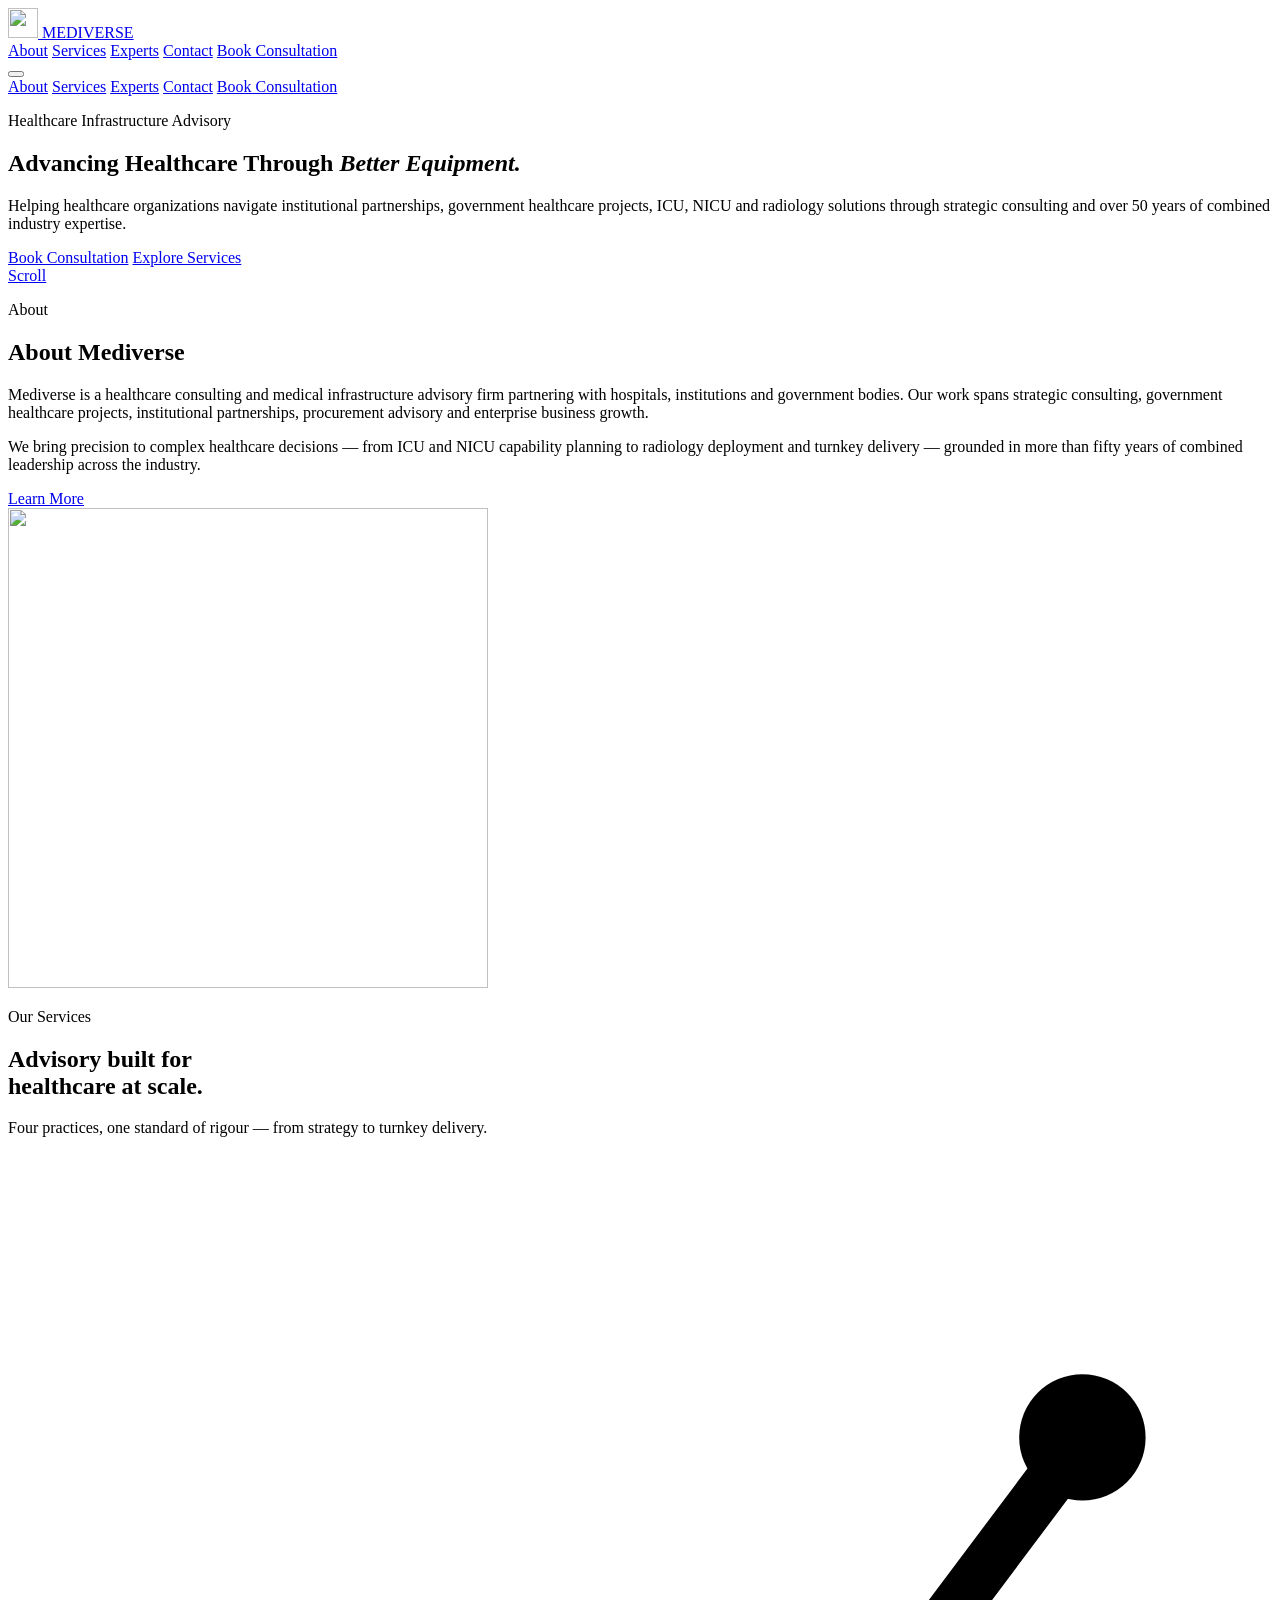
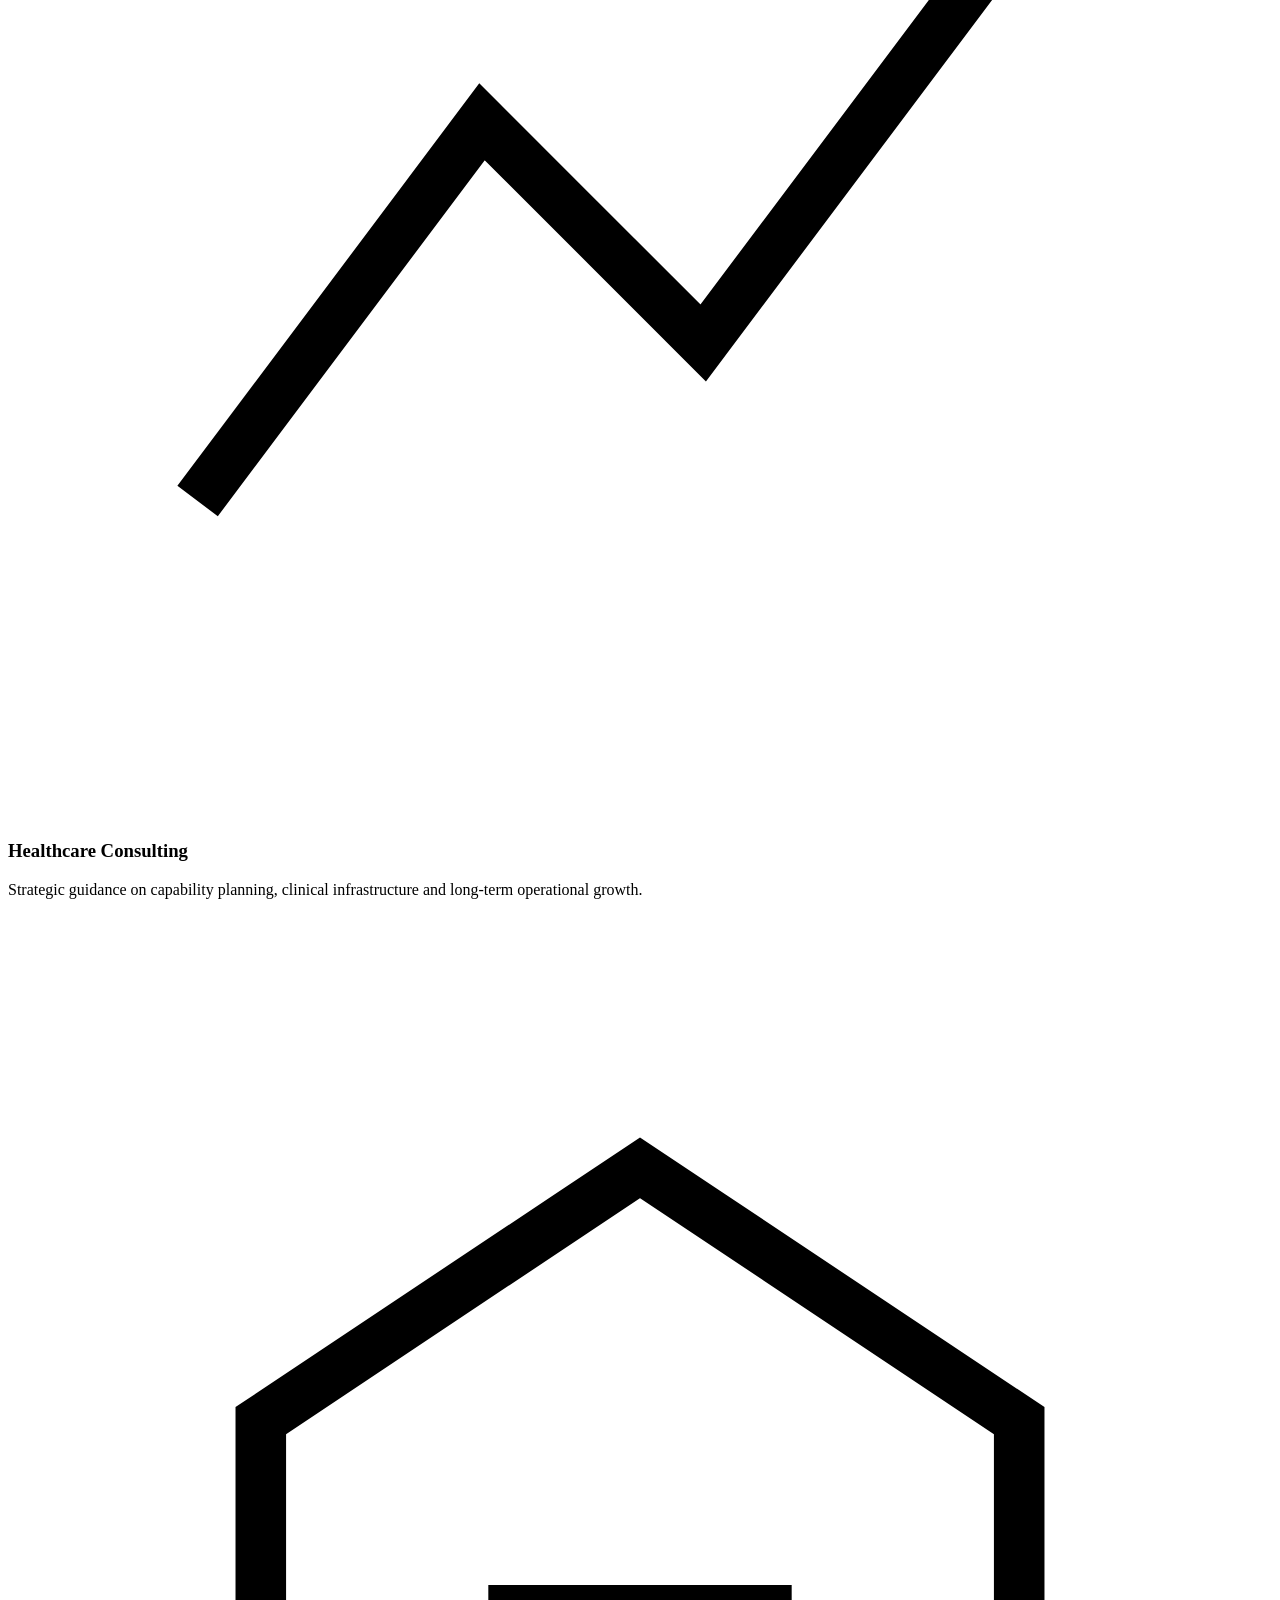
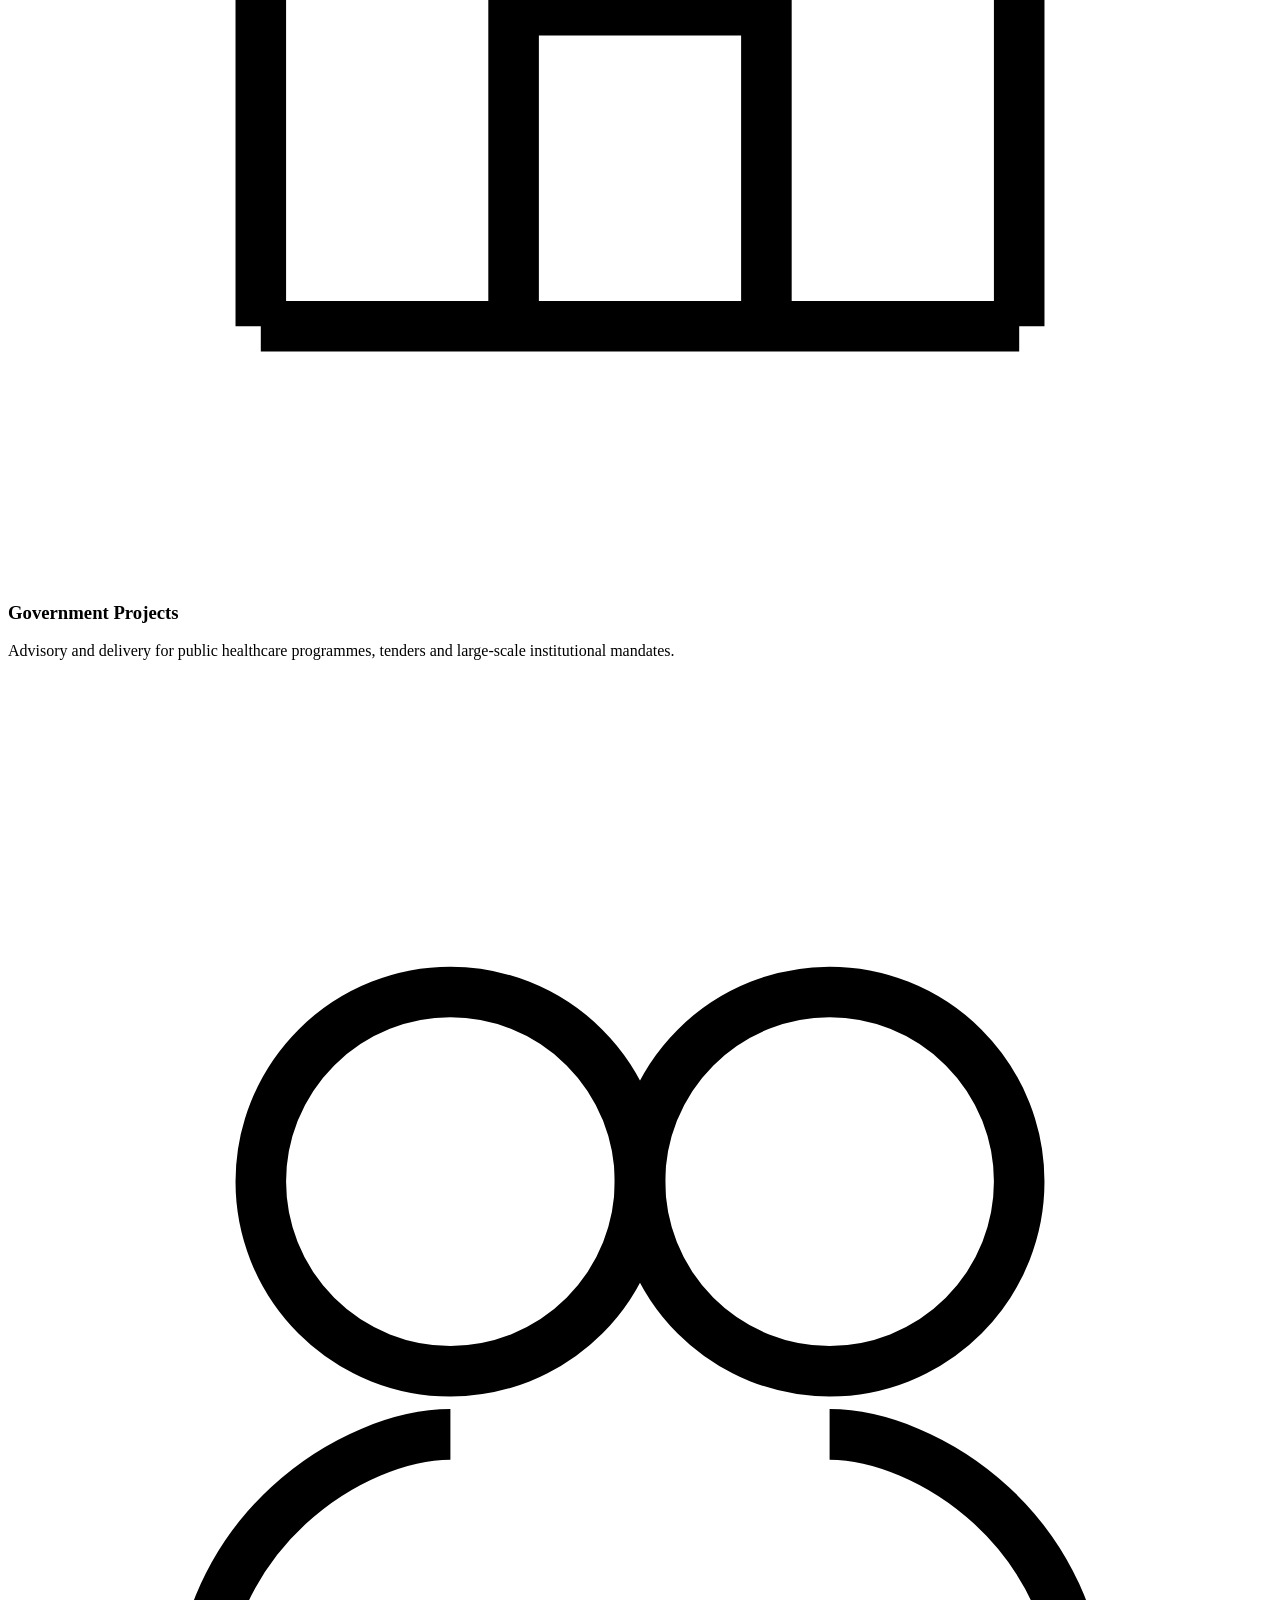
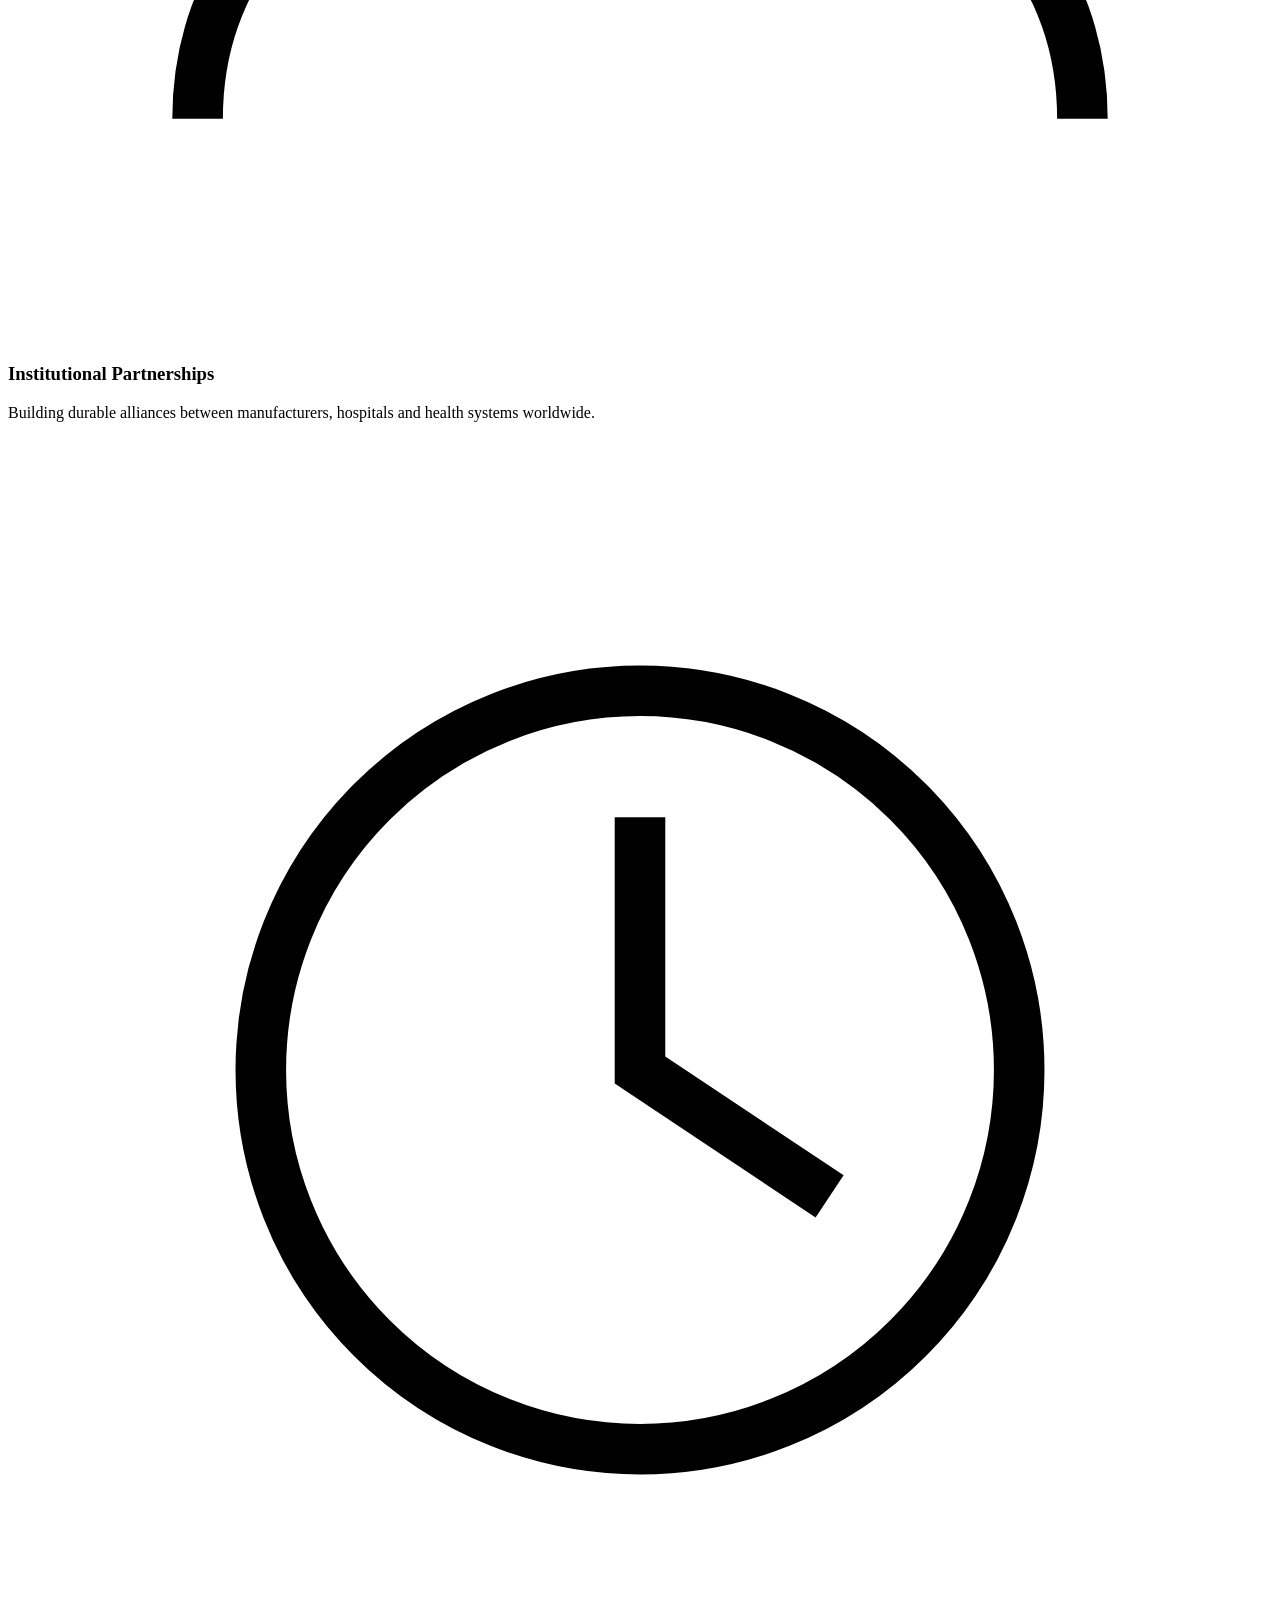
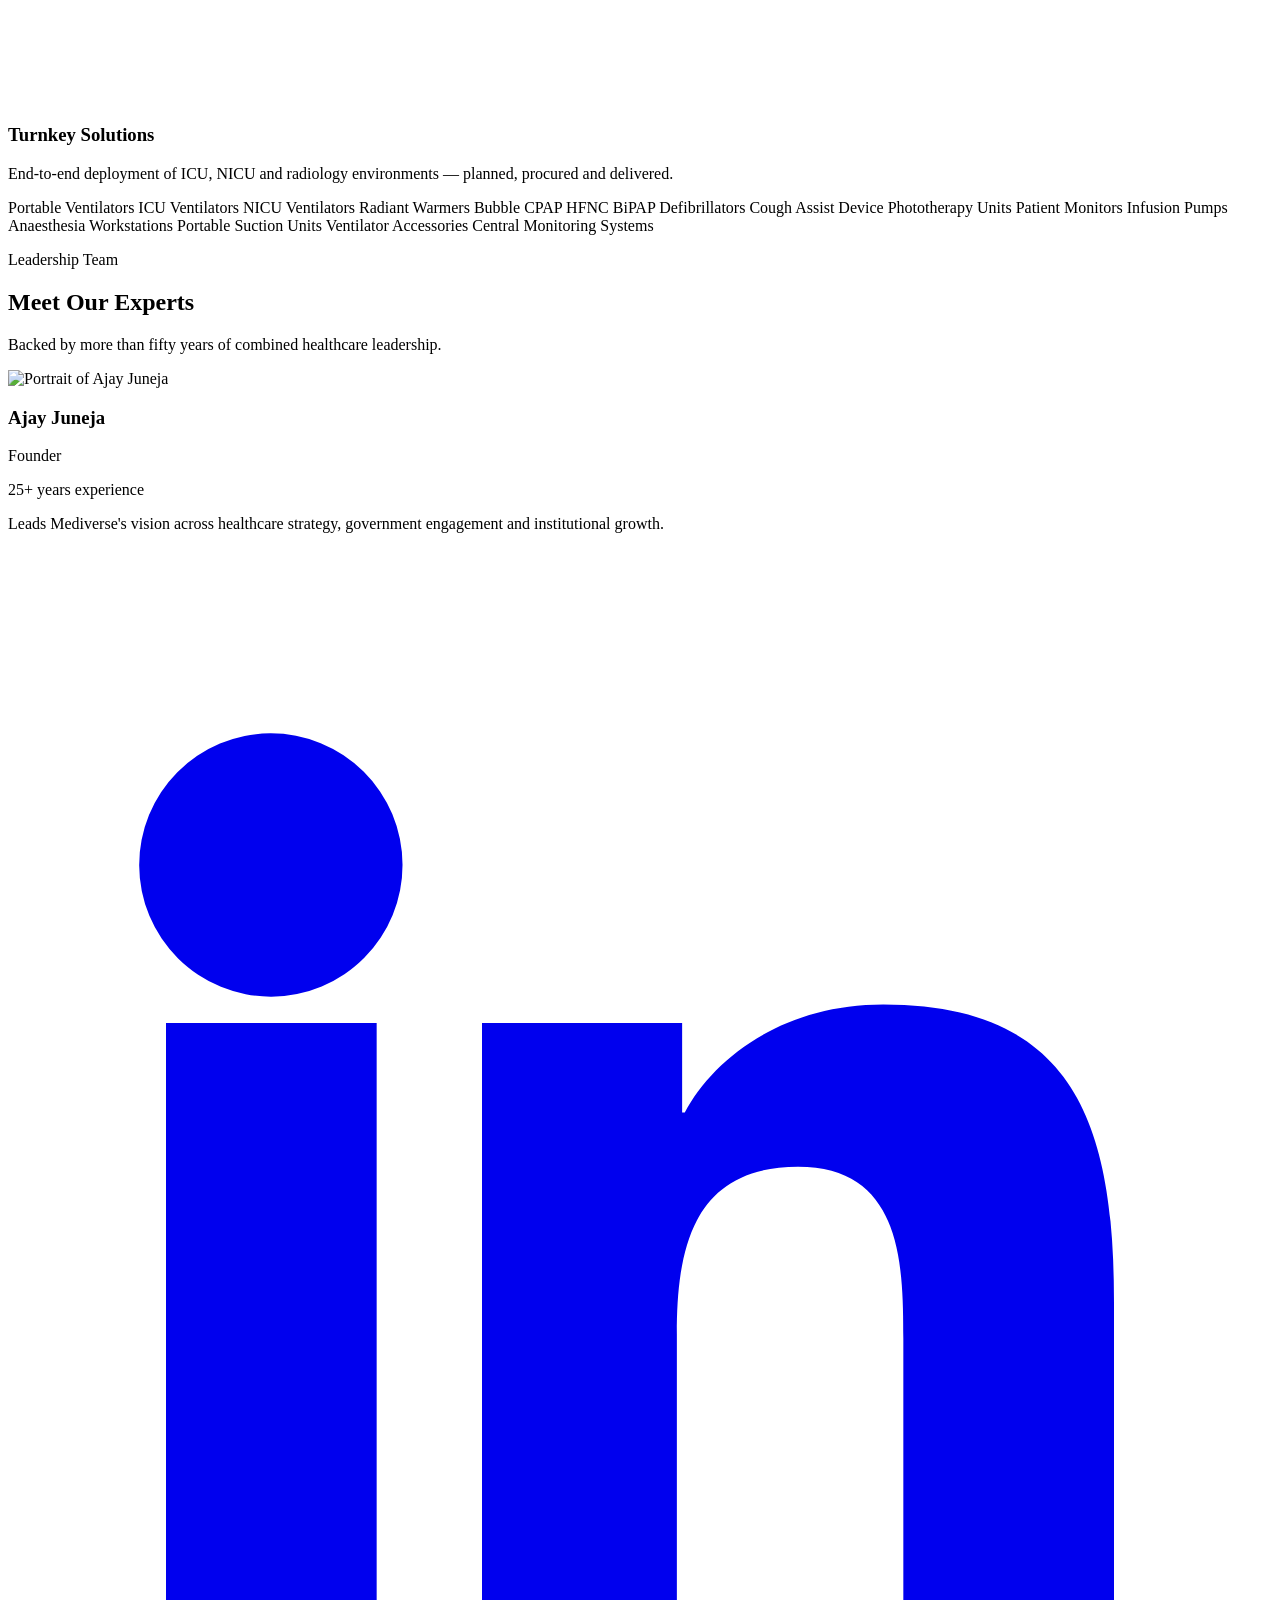
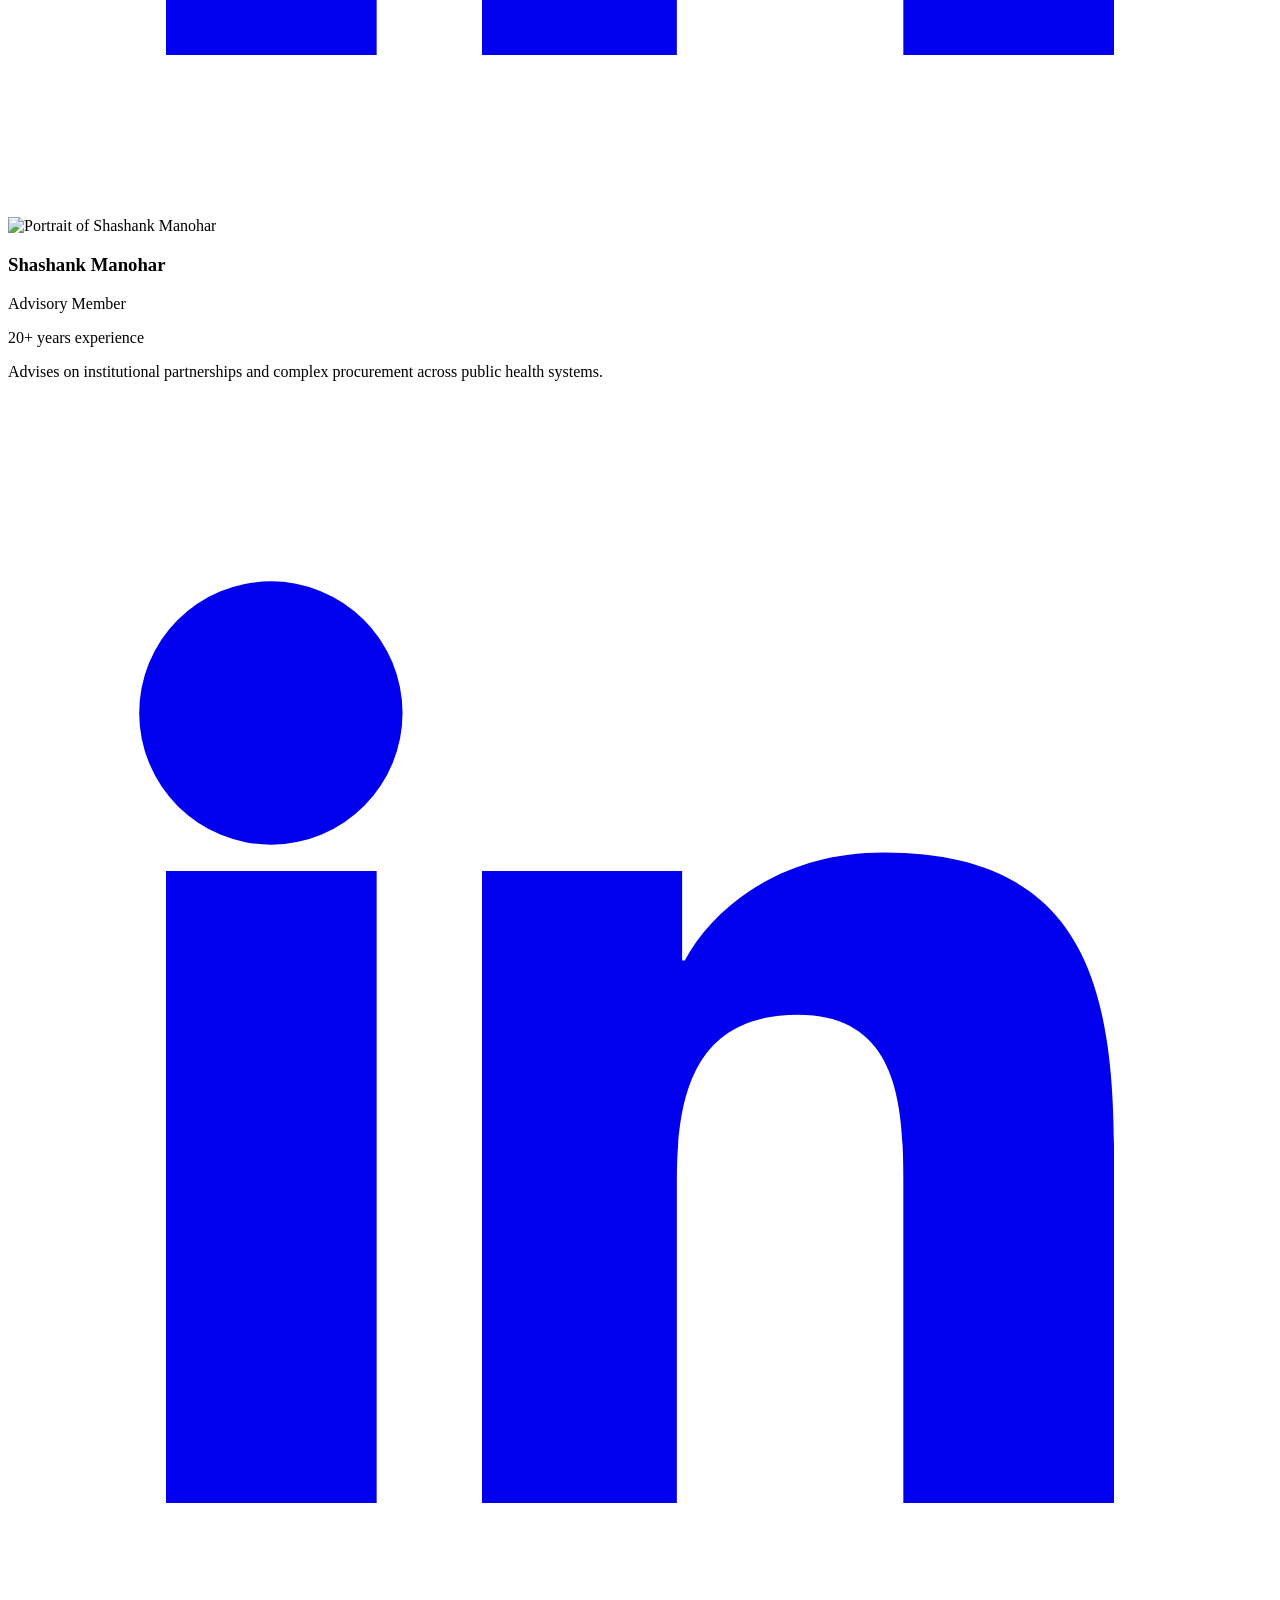
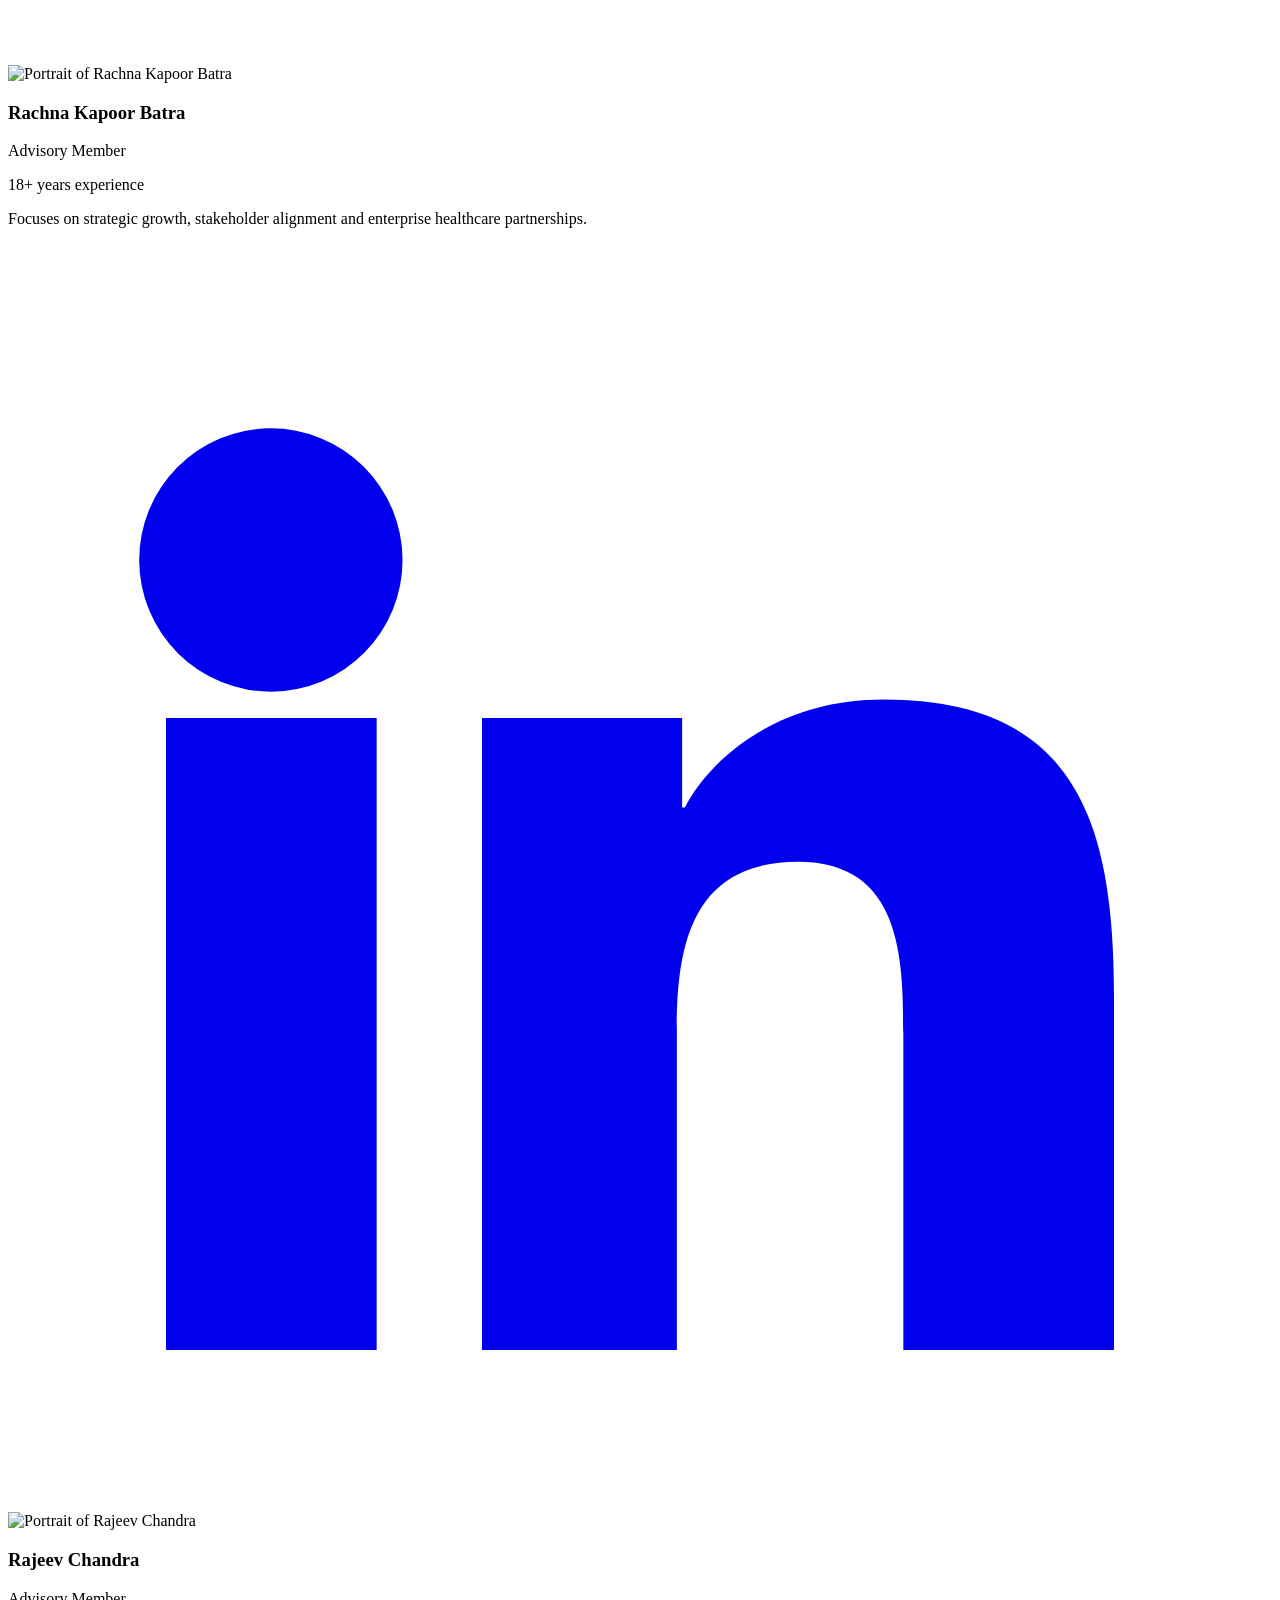
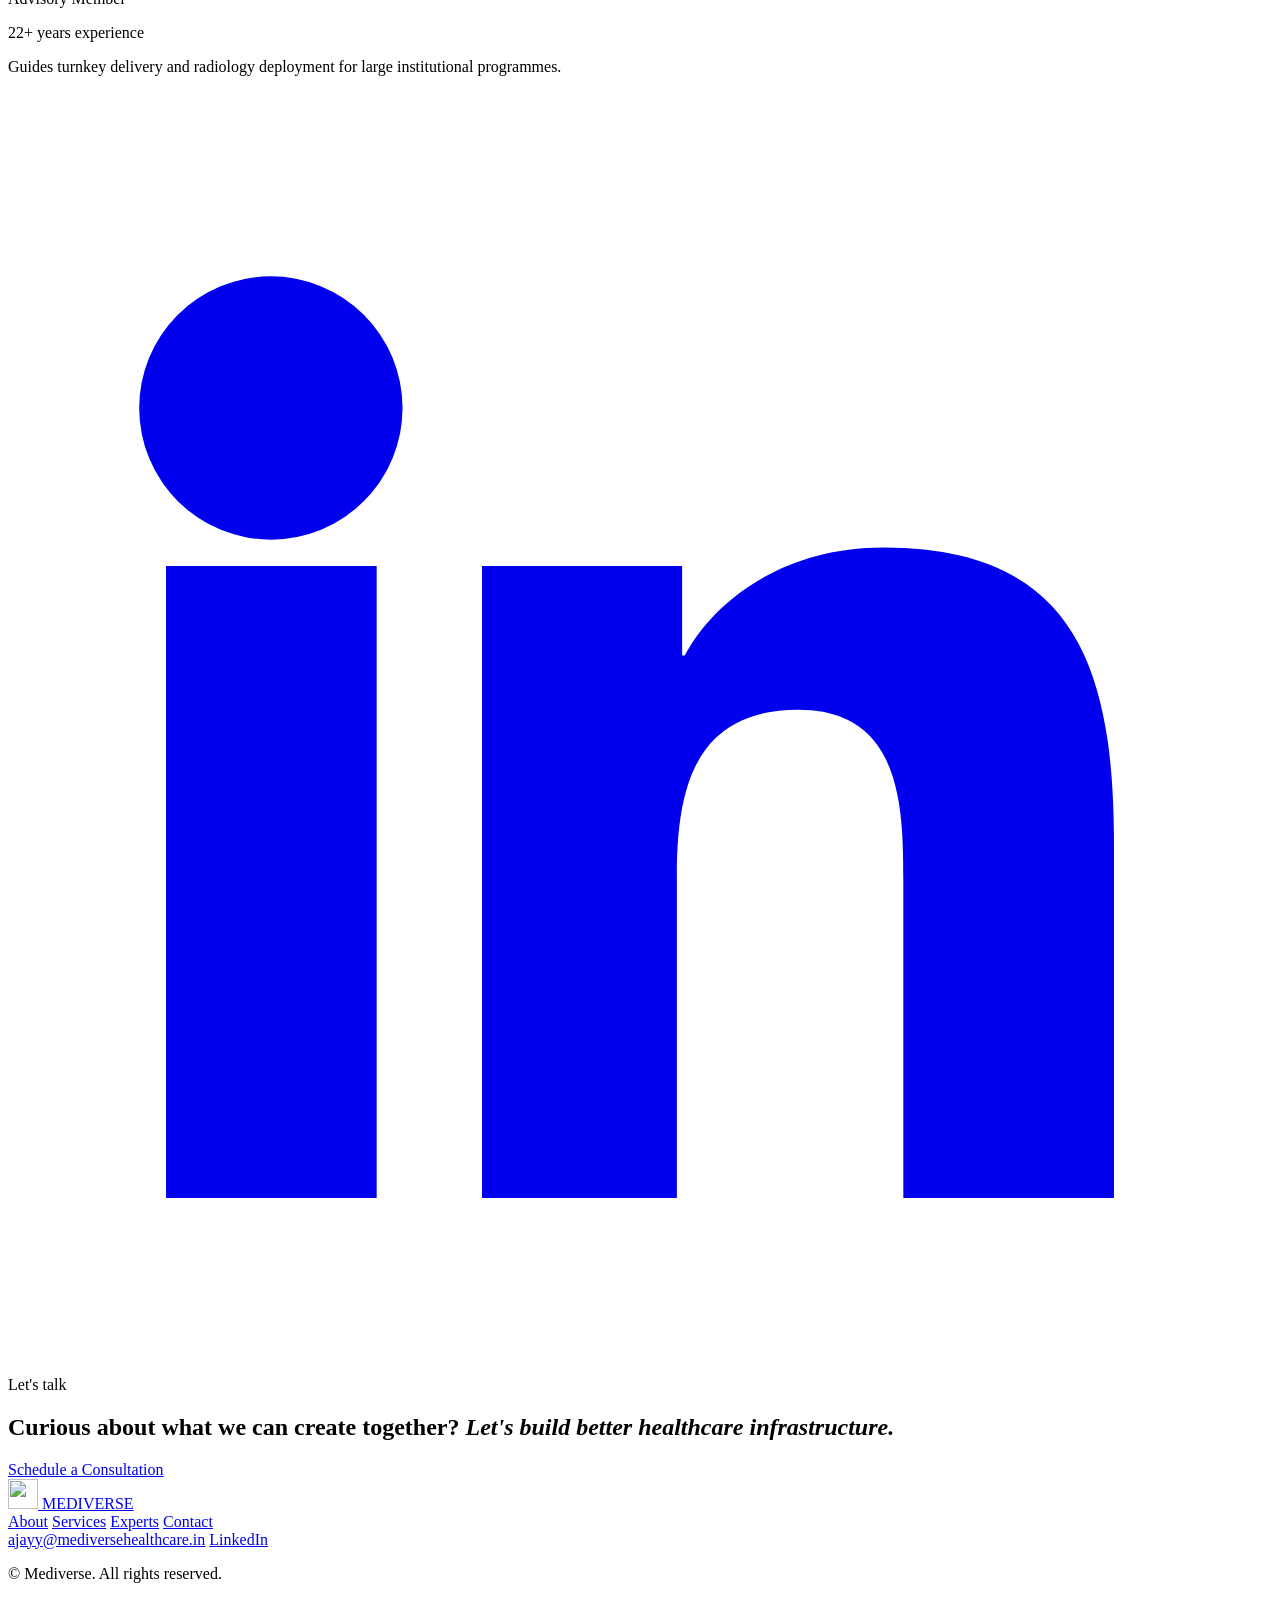
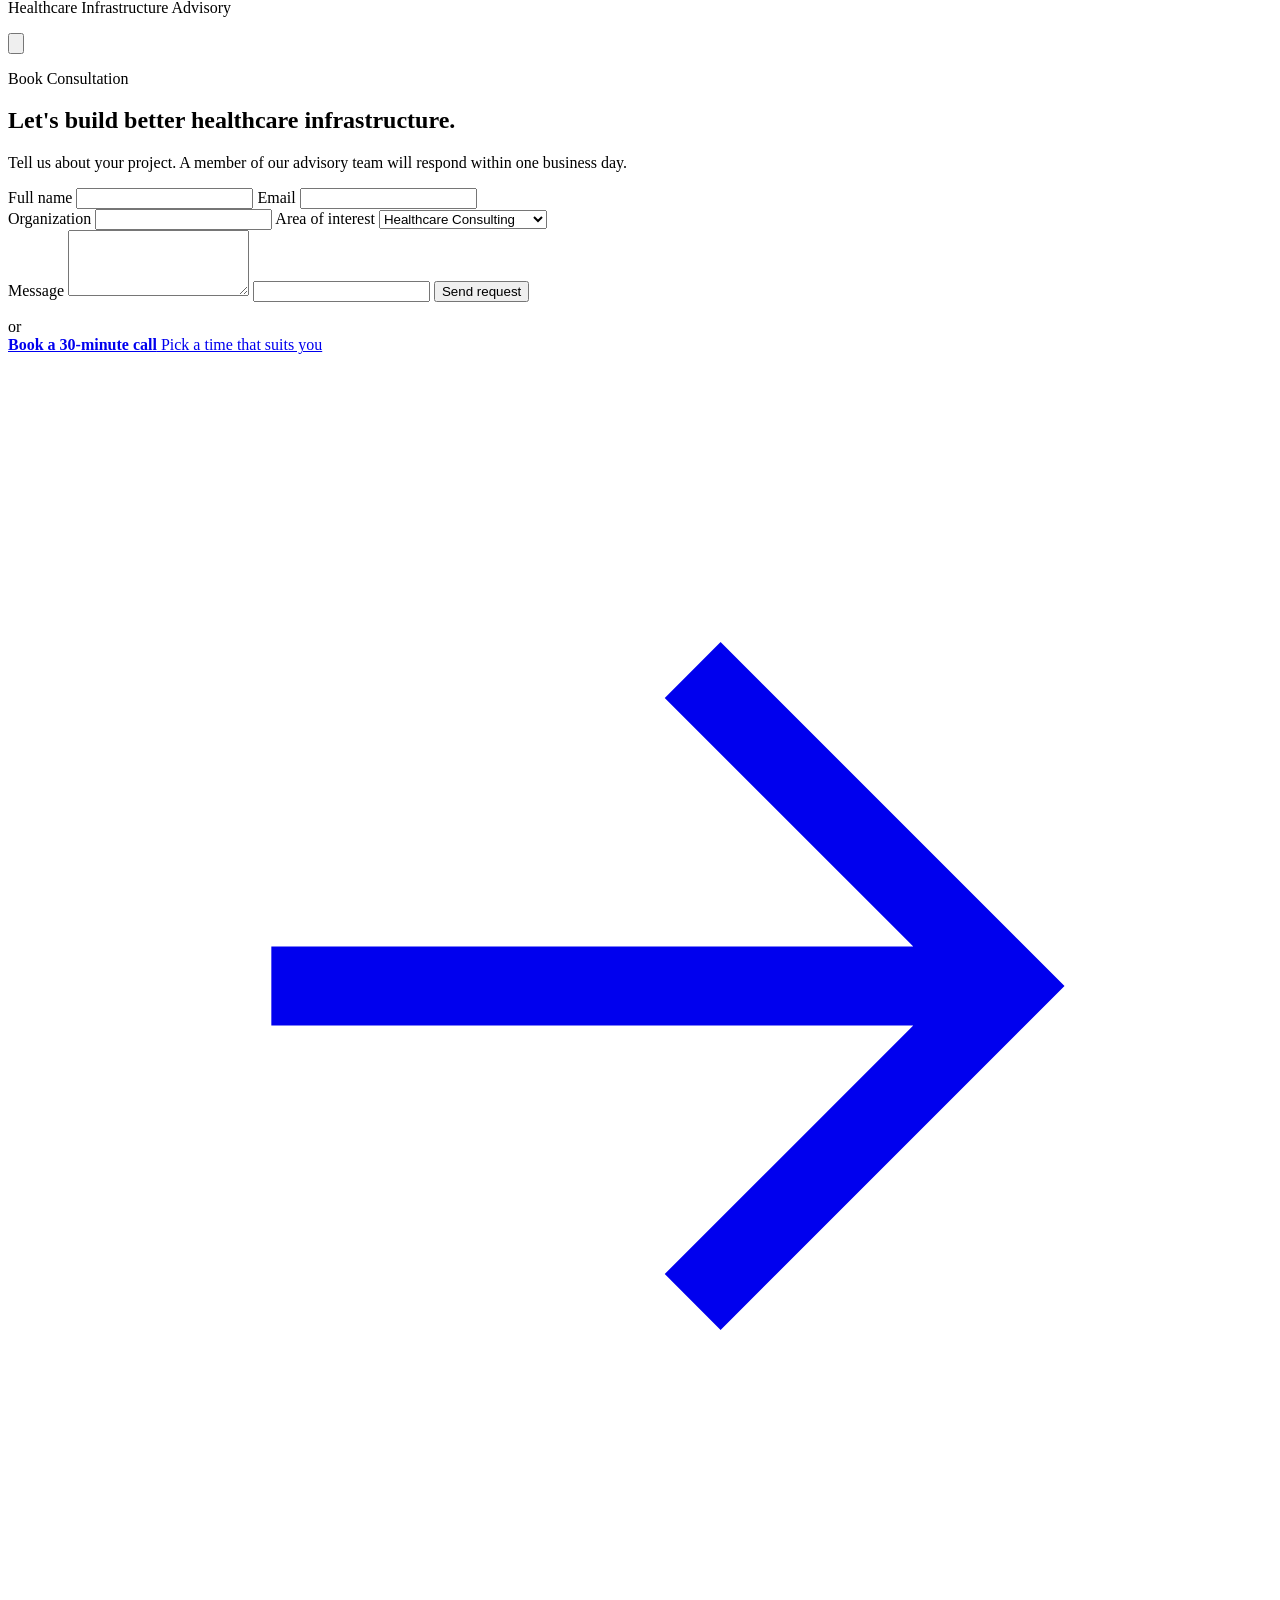
==== index.html @ a9d6a053 "Add files via upload" ====
<!DOCTYPE html>
<html lang="en">
<head>
  <meta charset="UTF-8" />
  <meta name="viewport" content="width=device-width, initial-scale=1.0" />

  <!-- ============ SEO ============ -->
  <title>Mediverse — Advancing Healthcare Through Better Equipment</title>
  <meta name="description" content="Mediverse is a premium healthcare consulting and medical infrastructure advisory firm. We help institutions and governments navigate ICU, NICU and radiology solutions through strategic consulting and 50+ years of combined expertise." />
  <meta name="theme-color" content="#050505" />
  <meta name="robots" content="index, follow" />
  <link rel="canonical" href="https://www.mediversehealthcare.in/" />

  <!-- Open Graph -->
  <meta property="og:type" content="website" />
  <meta property="og:title" content="Mediverse — Advancing Healthcare Through Better Equipment" />
  <meta property="og:description" content="Strategic healthcare consulting and medical infrastructure advisory for institutions and governments." />
  <meta property="og:url" content="https://www.mediversehealthcare.in/" />
  <meta property="og:site_name" content="Mediverse Healthcare" />
  <meta name="twitter:card" content="summary_large_image" />

  <!-- Structured data -->
  <script type="application/ld+json">
  {
    "@context": "https://schema.org",
    "@type": "Organization",
    "name": "Mediverse Healthcare",
    "url": "https://www.mediversehealthcare.in/",
    "description": "Premium healthcare consulting and medical infrastructure advisory.",
    "email": "ajayy@mediversehealthcare.in",
    "sameAs": ["https://www.linkedin.com/"]
  }
  </script>

  <!-- ============ Fonts ============ -->
  <link rel="preconnect" href="https://fonts.googleapis.com" />
  <link rel="preconnect" href="https://fonts.gstatic.com" crossorigin />
  <link href="https://fonts.googleapis.com/css2?family=Cormorant+Garamond:ital,wght@0,300;0,400;0,500;0,600;1,400&family=Inter:wght@300;400;500;600&display=swap" rel="stylesheet" />

  <link rel="preload" href="css/style.css" as="style" />
  <link rel="stylesheet" href="css/style.css" />
  <noscript><style>.reveal,.reveal-fade{opacity:1!important;transform:none!important}.hero__title .line{transform:none!important}</style></noscript>

  <link rel="icon" href="data:image/svg+xml,%3Csvg xmlns='http://www.w3.org/2000/svg' viewBox='0 0 32 32'%3E%3Ccircle cx='16' cy='16' r='13' fill='none' stroke='white' stroke-width='2'/%3E%3C/svg%3E" />
</head>

<body>
  <!-- ================= PROGRESS / GRAIN ================= -->
  <div class="grain" aria-hidden="true"></div>
  <div class="scroll-progress" aria-hidden="true"><span></span></div>

  <!-- ================= NAVIGATION ================= -->
  <header class="nav" id="nav">
    <div class="nav__inner">
      <a class="nav__logo" href="#top" aria-label="Mediverse home">
        <span class="nav__logo-icon" aria-hidden="true">
          <img src="assets/logo-sphere.webp" width="30" height="30" alt="" decoding="async" />
        </span>
        <span class="nav__logo-text">MEDIVERSE</span>
      </a>

      <nav class="nav__links" aria-label="Primary">
        <a href="#about">About</a>
        <a href="#services">Services</a>
        <a href="#experts">Experts</a>
        <a href="#contact">Contact</a>
        <a href="#contact" class="btn btn--pill nav__cta js-open-contact">Book Consultation</a>
      </nav>

      <button class="nav__toggle" id="navToggle" aria-label="Open menu" aria-expanded="false">
        <span></span><span></span>
      </button>
    </div>

    <!-- Mobile menu -->
    <div class="nav__mobile" id="navMobile" aria-hidden="true">
      <a href="#about">About</a>
      <a href="#services">Services</a>
      <a href="#experts">Experts</a>
      <a href="#contact">Contact</a>
      <a href="#contact" class="btn btn--pill js-open-contact">Book Consultation</a>
    </div>
  </header>

  <main id="top">
    <!-- ================= HERO ================= -->
    <section class="hero" id="hero" aria-label="Introduction">
      <div class="smoke smoke--tl" aria-hidden="true"></div>
      <div class="smoke smoke--br" aria-hidden="true"></div>

      <div class="hero__content wrap">
        <p class="hero__eyebrow reveal-fade">Healthcare Infrastructure Advisory</p>
        <h1 class="hero__title">
          <span class="line">Advancing Healthcare</span>
          <span class="line">Through <em>Better Equipment.</em></span>
        </h1>
        <p class="hero__copy reveal-fade">
          Helping healthcare organizations navigate institutional partnerships, government
          healthcare projects, ICU, NICU and radiology solutions through strategic consulting
          and over 50 years of combined industry expertise.
        </p>
        <div class="hero__actions reveal-fade">
          <a href="#contact" class="btn btn--solid js-open-contact">Book Consultation</a>
          <a href="#services" class="btn btn--ghost">Explore Services</a>
        </div>
      </div>

      <a href="#about" class="scroll-hint" aria-label="Scroll to explore">
        <span>Scroll</span>
        <span class="scroll-hint__line" aria-hidden="true"></span>
      </a>
    </section>

    <!-- ================= ABOUT ================= -->
    <section class="about section" id="about" aria-label="About Mediverse">
      <div class="wrap about__grid">
        <div class="about__text">
          <p class="label reveal">About</p>
          <h2 class="about__title reveal">About Mediverse</h2>
          <p class="about__body reveal">
            Mediverse is a healthcare consulting and medical infrastructure advisory firm
            partnering with hospitals, institutions and government bodies. Our work spans
            strategic consulting, government healthcare projects, institutional partnerships,
            procurement advisory and enterprise business growth.
          </p>
          <p class="about__body reveal">
            We bring precision to complex healthcare decisions — from ICU and NICU capability
            planning to radiology deployment and turnkey delivery — grounded in more than
            fifty years of combined leadership across the industry.
          </p>
          <a href="#services" class="btn btn--ghost reveal">Learn More</a>
        </div>

        <div class="about__visual" aria-hidden="true">
          <div class="sphere" id="aboutSphere">
            <img src="assets/logo-sphere.webp" alt="" loading="lazy" decoding="async" width="480" height="480" />
          </div>
        </div>
      </div>
    </section>

    <!-- ================= SERVICES ================= -->
    <section class="services section" id="services" aria-label="Our services">
      <div class="wrap">
        <div class="services__head">
          <p class="label reveal">Our Services</p>
          <h2 class="section__title reveal">Advisory built for<br/>healthcare at scale.</h2>
          <p class="section__lead reveal">
            Four practices, one standard of rigour — from strategy to turnkey delivery.
          </p>
        </div>

        <div class="cards">
          <article class="card reveal">
            <div class="card__icon" aria-hidden="true">
              <svg viewBox="0 0 40 40"><path d="M6 30 L15 18 L22 25 L34 9" fill="none" stroke="currentColor" stroke-width="1.6"/><circle cx="34" cy="9" r="2" fill="currentColor"/></svg>
            </div>
            <h3 class="card__title">Healthcare Consulting</h3>
            <p class="card__body">Strategic guidance on capability planning, clinical infrastructure and long-term operational growth.</p>
          </article>

          <article class="card reveal">
            <div class="card__icon" aria-hidden="true">
              <svg viewBox="0 0 40 40"><path d="M8 32 V16 L20 8 L32 16 V32" fill="none" stroke="currentColor" stroke-width="1.6"/><path d="M8 32 H32" stroke="currentColor" stroke-width="1.6"/><path d="M16 32 V22 H24 V32" fill="none" stroke="currentColor" stroke-width="1.6"/></svg>
            </div>
            <h3 class="card__title">Government Projects</h3>
            <p class="card__body">Advisory and delivery for public healthcare programmes, tenders and large-scale institutional mandates.</p>
          </article>

          <article class="card reveal">
            <div class="card__icon" aria-hidden="true">
              <svg viewBox="0 0 40 40"><circle cx="14" cy="16" r="6" fill="none" stroke="currentColor" stroke-width="1.6"/><circle cx="26" cy="16" r="6" fill="none" stroke="currentColor" stroke-width="1.6"/><path d="M6 33 c0-6 5-9 8-9 M26 24 c3 0 8 3 8 9" fill="none" stroke="currentColor" stroke-width="1.6"/></svg>
            </div>
            <h3 class="card__title">Institutional Partnerships</h3>
            <p class="card__body">Building durable alliances between manufacturers, hospitals and health systems worldwide.</p>
          </article>

          <article class="card reveal">
            <div class="card__icon" aria-hidden="true">
              <svg viewBox="0 0 40 40"><circle cx="20" cy="20" r="12" fill="none" stroke="currentColor" stroke-width="1.6"/><path d="M20 12 v8 l6 4" fill="none" stroke="currentColor" stroke-width="1.6"/></svg>
            </div>
            <h3 class="card__title">Turnkey Solutions</h3>
            <p class="card__body">End-to-end deployment of ICU, NICU and radiology environments — planned, procured and delivered.</p>
          </article>
        </div>
      </div>

      <!-- Equipment marquee -->
      <div class="marquee" aria-label="Equipment categories">
        <div class="marquee__track" id="marqueeTrack">
          <!-- duplicated in JS for seamless loop -->
          <span class="pill">Portable Ventilators</span>
          <span class="pill">ICU Ventilators</span>
          <span class="pill">NICU Ventilators</span>
          <span class="pill">Radiant Warmers</span>
          <span class="pill">Bubble CPAP</span>
          <span class="pill">HFNC</span>
          <span class="pill">BiPAP</span>
          <span class="pill">Defibrillators</span>
          <span class="pill">Cough Assist Device</span>
          <span class="pill">Phototherapy Units</span>
          <span class="pill">Patient Monitors</span>
          <span class="pill">Infusion Pumps</span>
          <span class="pill">Anaesthesia Workstations</span>
          <span class="pill">Portable Suction Units</span>
          <span class="pill">Ventilator Accessories</span>
          <span class="pill">Central Monitoring Systems</span>
        </div>
      </div>
    </section>

    <!-- ================= EXPERTS ================= -->
    <section class="experts section" id="experts" aria-label="Leadership team">
      <div class="wrap experts__head">
        <p class="label reveal">Leadership Team</p>
        <h2 class="section__title reveal">Meet Our Experts</h2>
        <p class="section__lead reveal">
          Backed by more than fifty years of combined healthcare leadership.
        </p>
      </div>

      <div class="carousel" id="carousel" role="list" tabindex="0" aria-label="Expert profiles, scroll horizontally">
        <!-- Expert cards -->
        <article class="expert" role="listitem">
          <div class="expert__portrait">
            <img src="assets/experts/ajay.webp" alt="Portrait of Ajay Juneja" loading="lazy" decoding="async" width="380" height="474" />
          </div>
          <div class="expert__body">
            <h3 class="expert__name">Ajay Juneja</h3>
            <p class="expert__role">Founder</p>
            <p class="expert__meta">25+ years experience</p>
            <p class="expert__bio">Leads Mediverse's vision across healthcare strategy, government engagement and institutional growth.</p>
            <a class="expert__link" href="#" aria-label="Ajay Juneja on LinkedIn"><svg viewBox="0 0 24 24" aria-hidden="true"><path fill="currentColor" d="M4.98 3.5A2.5 2.5 0 1 1 5 8.5a2.5 2.5 0 0 1-.02-5zM3 9h4v12H3zM9 9h3.8v1.7h.05c.53-1 1.83-2.05 3.77-2.05C20.3 8.65 21 11 21 14.3V21h-4v-6c0-1.43-.03-3.27-2-3.27-2 0-2.3 1.56-2.3 3.17V21H9z"/></svg></a>
          </div>
        </article>

        <article class="expert" role="listitem">
          <div class="expert__portrait">
            <img src="assets/experts/shashank.webp" alt="Portrait of Shashank Manohar" loading="lazy" decoding="async" width="380" height="474" />
          </div>
          <div class="expert__body">
            <h3 class="expert__name">Shashank Manohar</h3>
            <p class="expert__role">Advisory Member</p>
            <p class="expert__meta">20+ years experience</p>
            <p class="expert__bio">Advises on institutional partnerships and complex procurement across public health systems.</p>
            <a class="expert__link" href="#" aria-label="Shashank Manohar on LinkedIn"><svg viewBox="0 0 24 24" aria-hidden="true"><path fill="currentColor" d="M4.98 3.5A2.5 2.5 0 1 1 5 8.5a2.5 2.5 0 0 1-.02-5zM3 9h4v12H3zM9 9h3.8v1.7h.05c.53-1 1.83-2.05 3.77-2.05C20.3 8.65 21 11 21 14.3V21h-4v-6c0-1.43-.03-3.27-2-3.27-2 0-2.3 1.56-2.3 3.17V21H9z"/></svg></a>
          </div>
        </article>

        <article class="expert" role="listitem">
          <div class="expert__portrait">
            <img src="assets/experts/rachna.webp" alt="Portrait of Rachna Kapoor Batra" loading="lazy" decoding="async" width="380" height="474" />
          </div>
          <div class="expert__body">
            <h3 class="expert__name">Rachna Kapoor Batra</h3>
            <p class="expert__role">Advisory Member</p>
            <p class="expert__meta">18+ years experience</p>
            <p class="expert__bio">Focuses on strategic growth, stakeholder alignment and enterprise healthcare partnerships.</p>
            <a class="expert__link" href="#" aria-label="Rachna Kapoor Batra on LinkedIn"><svg viewBox="0 0 24 24" aria-hidden="true"><path fill="currentColor" d="M4.98 3.5A2.5 2.5 0 1 1 5 8.5a2.5 2.5 0 0 1-.02-5zM3 9h4v12H3zM9 9h3.8v1.7h.05c.53-1 1.83-2.05 3.77-2.05C20.3 8.65 21 11 21 14.3V21h-4v-6c0-1.43-.03-3.27-2-3.27-2 0-2.3 1.56-2.3 3.17V21H9z"/></svg></a>
          </div>
        </article>

        <article class="expert" role="listitem">
          <div class="expert__portrait">
            <img src="assets/experts/rajeev.webp" alt="Portrait of Rajeev Chandra" loading="lazy" decoding="async" width="380" height="474" />
          </div>
          <div class="expert__body">
            <h3 class="expert__name">Rajeev Chandra</h3>
            <p class="expert__role">Advisory Member</p>
            <p class="expert__meta">22+ years experience</p>
            <p class="expert__bio">Guides turnkey delivery and radiology deployment for large institutional programmes.</p>
            <a class="expert__link" href="#" aria-label="Rajeev Chandra on LinkedIn"><svg viewBox="0 0 24 24" aria-hidden="true"><path fill="currentColor" d="M4.98 3.5A2.5 2.5 0 1 1 5 8.5a2.5 2.5 0 0 1-.02-5zM3 9h4v12H3zM9 9h3.8v1.7h.05c.53-1 1.83-2.05 3.77-2.05C20.3 8.65 21 11 21 14.3V21h-4v-6c0-1.43-.03-3.27-2-3.27-2 0-2.3 1.56-2.3 3.17V21H9z"/></svg></a>
          </div>
        </article>
      </div>
    </section>

    <!-- ================= CTA ================= -->
    <section class="cta section" id="contact" aria-label="Contact">
      <div class="smoke smoke--center" aria-hidden="true"></div>
      <div class="wrap">
        <div class="cta__card reveal">
          <p class="cta__eyebrow">Let's talk</p>
          <h2 class="cta__title">
            Curious about what we can create together?
            <em>Let's build better healthcare infrastructure.</em>
          </h2>
          <a href="#contact" class="btn btn--dark js-open-contact">Schedule a Consultation</a>
        </div>
      </div>
    </section>
  </main>

  <!-- ================= FOOTER ================= -->
  <footer class="footer" aria-label="Footer">
    <div class="wrap footer__grid">
      <a class="footer__logo" href="#top" aria-label="Mediverse home">
        <span class="nav__logo-icon" aria-hidden="true">
          <img src="assets/logo-sphere.webp" width="30" height="30" alt="" loading="lazy" decoding="async" />
        </span>
        <span class="nav__logo-text">MEDIVERSE</span>
      </a>

      <nav class="footer__links" aria-label="Footer">
        <a href="#about">About</a>
        <a href="#services">Services</a>
        <a href="#experts">Experts</a>
        <a href="#contact">Contact</a>
      </nav>

      <div class="footer__contact">
        <a href="mailto:ajayy@mediversehealthcare.in">ajayy@mediversehealthcare.in</a>
        <a href="#" aria-label="Mediverse on LinkedIn">LinkedIn</a>
      </div>
    </div>
    <div class="wrap footer__bottom">
      <p>&copy; <span id="year"></span> Mediverse. All rights reserved.</p>
      <p>Healthcare Infrastructure Advisory</p>
    </div>
  </footer>

  <!-- ================= CONTACT MODAL ================= -->
  <div class="modal" id="contactModal" role="dialog" aria-modal="true" aria-labelledby="modalTitle" aria-hidden="true">
    <div class="modal__overlay" data-close></div>
    <div class="modal__panel" role="document">
      <button class="modal__close" data-close aria-label="Close">
        <svg viewBox="0 0 24 24" aria-hidden="true"><path d="M6 6l12 12M18 6L6 18" stroke="currentColor" stroke-width="1.6" fill="none"/></svg>
      </button>

      <div class="modal__body" id="modalBody">
        <p class="modal__eyebrow">Book Consultation</p>
        <h2 class="modal__title" id="modalTitle">Let's build better healthcare infrastructure.</h2>
        <p class="modal__lead">Tell us about your project. A member of our advisory team will respond within one business day.</p>

        <!-- Replace the form action ID with your own Formspree endpoint (see README) -->
        <form class="mform" id="contactForm" action="https://formspree.io/f/YOUR_FORM_ID" method="POST" novalidate>
          <div class="mform__row">
            <label class="mform__field">
              <span>Full name</span>
              <input type="text" name="name" autocomplete="name" required />
            </label>
            <label class="mform__field">
              <span>Email</span>
              <input type="email" name="email" autocomplete="email" required />
            </label>
          </div>
          <div class="mform__row">
            <label class="mform__field">
              <span>Organization</span>
              <input type="text" name="organization" autocomplete="organization" />
            </label>
            <label class="mform__field">
              <span>Area of interest</span>
              <select name="interest">
                <option value="Healthcare Consulting">Healthcare Consulting</option>
                <option value="Government Projects">Government Projects</option>
                <option value="Institutional Partnerships">Institutional Partnerships</option>
                <option value="Turnkey Solutions">Turnkey Solutions</option>
                <option value="Other">Other</option>
              </select>
            </label>
          </div>
          <label class="mform__field">
            <span>Message</span>
            <textarea name="message" rows="4" required></textarea>
          </label>
          <input type="text" name="_gotcha" tabindex="-1" autocomplete="off" aria-hidden="true" class="mform__honey" />
          <button type="submit" class="btn btn--solid mform__submit">Send request</button>
          <p class="mform__note" aria-live="polite"></p>
        </form>

        <div class="mform__divider"><span>or</span></div>
        <a class="mform__calendly" href="https://calendly.com/ajayy-mediversehealthcare/30min" target="_blank" rel="noopener">
          <span>
            <strong>Book a 30-minute call</strong>
            Pick a time that suits you
          </span>
          <svg viewBox="0 0 24 24" aria-hidden="true"><path d="M5 12h14M13 6l6 6-6 6" fill="none" stroke="currentColor" stroke-width="1.5"/></svg>
        </a>
      </div>

      <div class="modal__success" id="modalSuccess" hidden>
        <div class="modal__tick" aria-hidden="true">
          <svg viewBox="0 0 48 48"><circle cx="24" cy="24" r="22" fill="none" stroke="currentColor" stroke-width="1.4"/><path d="M15 24l6 6 12-13" fill="none" stroke="currentColor" stroke-width="2"/></svg>
        </div>
        <h2 class="modal__title">Thank you.</h2>
        <p class="modal__lead">Your request has been received. Our team will be in touch within one business day.</p>
        <button class="btn btn--ghost" data-close>Close</button>
      </div>
    </div>
  </div>

  <!-- ================= SCRIPTS ================= -->
  <script defer src="https://cdnjs.cloudflare.com/ajax/libs/gsap/3.12.5/gsap.min.js"></script>
  <script defer src="https://cdnjs.cloudflare.com/ajax/libs/gsap/3.12.5/ScrollTrigger.min.js"></script>
  <script defer src="https://cdnjs.cloudflare.com/ajax/libs/lenis/1.0.42/lenis.min.js"></script>
  <script defer src="https://unpkg.com/split-type@0.3.4/umd/index.min.js"></script>
  <script defer src="js/main.js"></script>
</body>
</html>
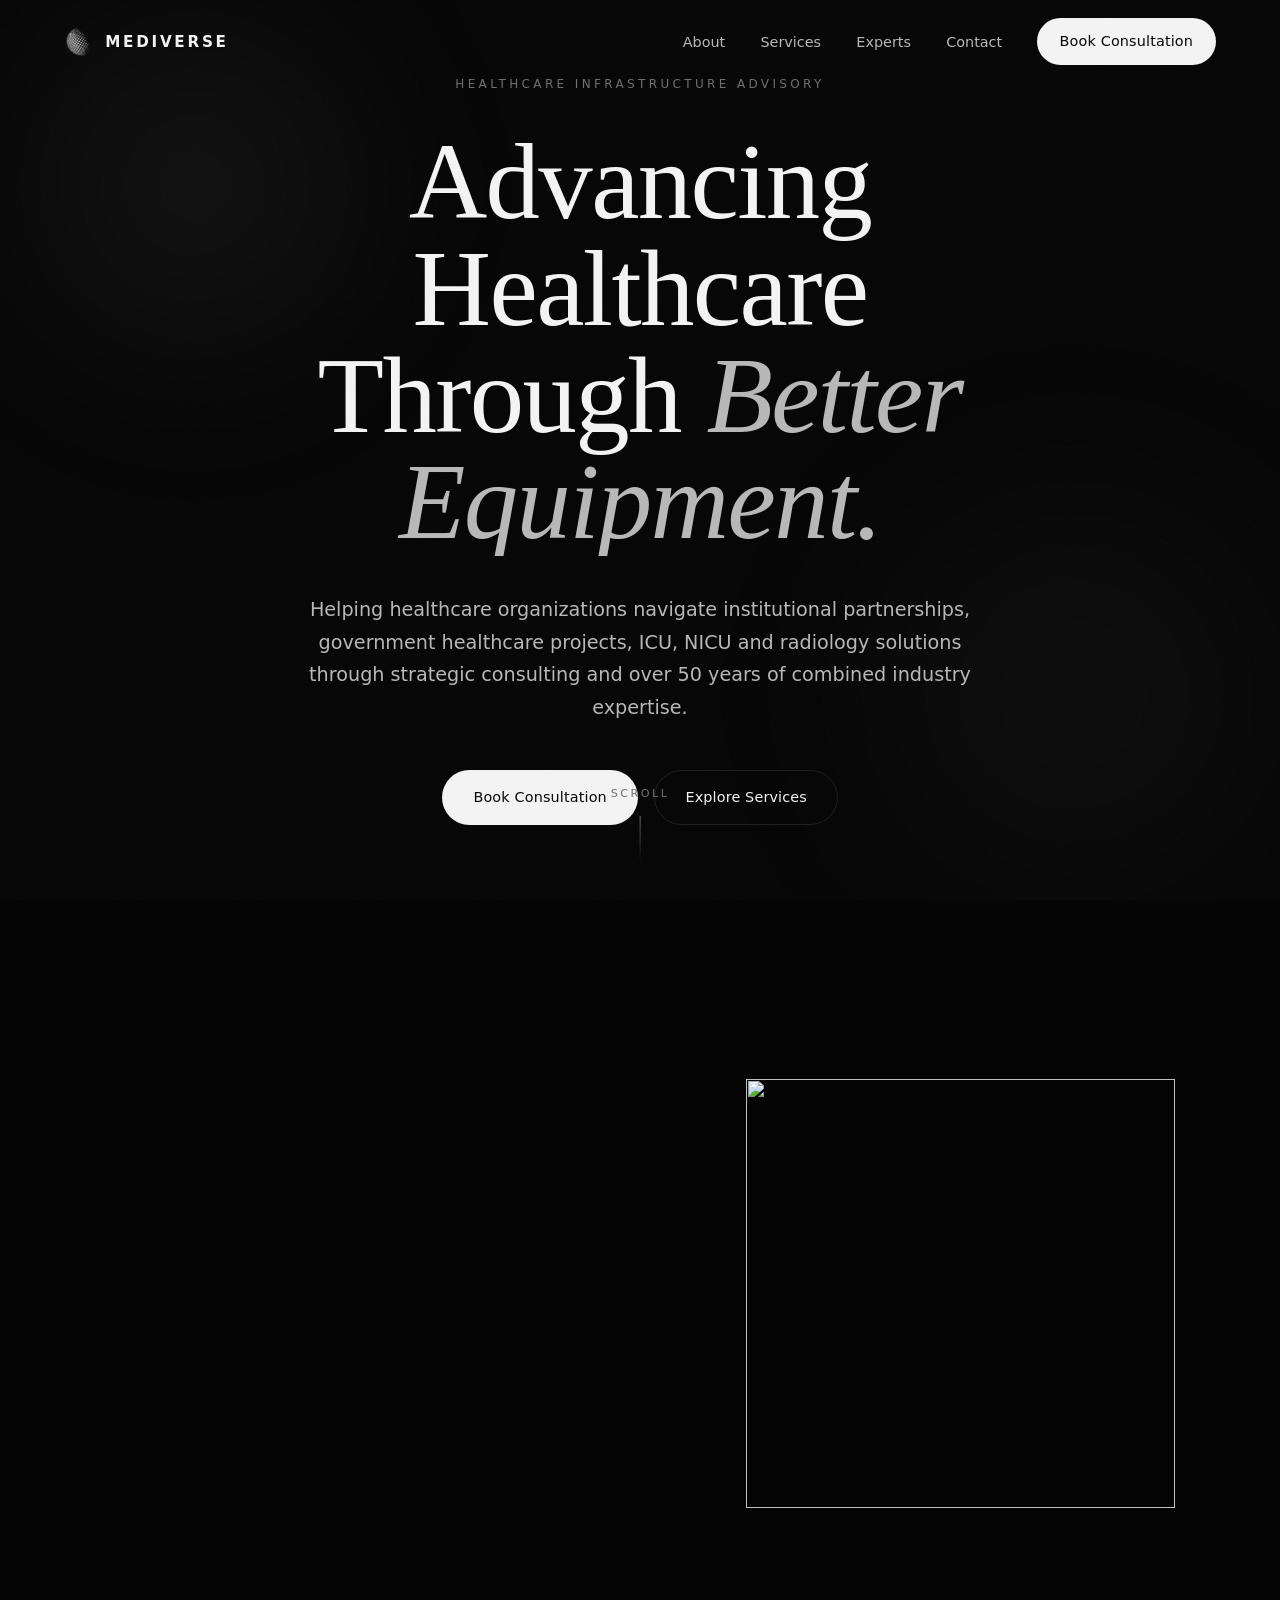
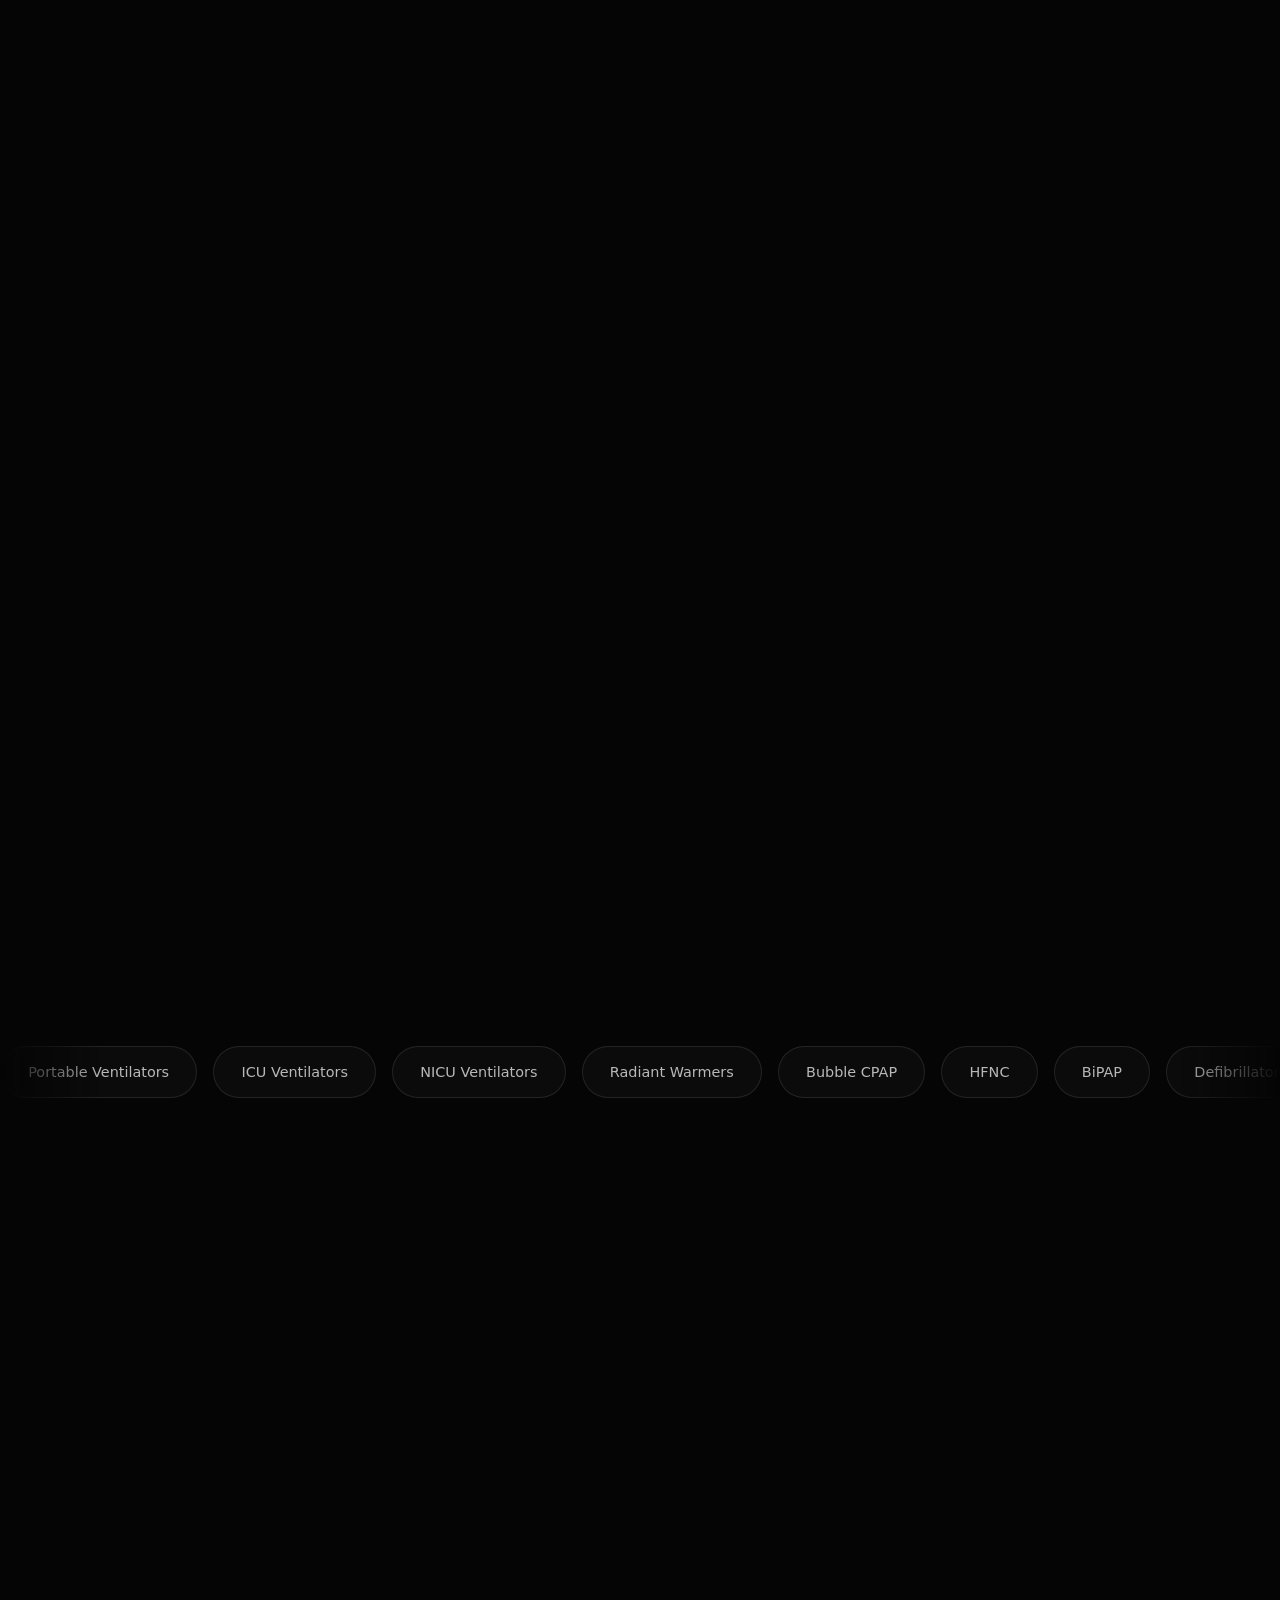
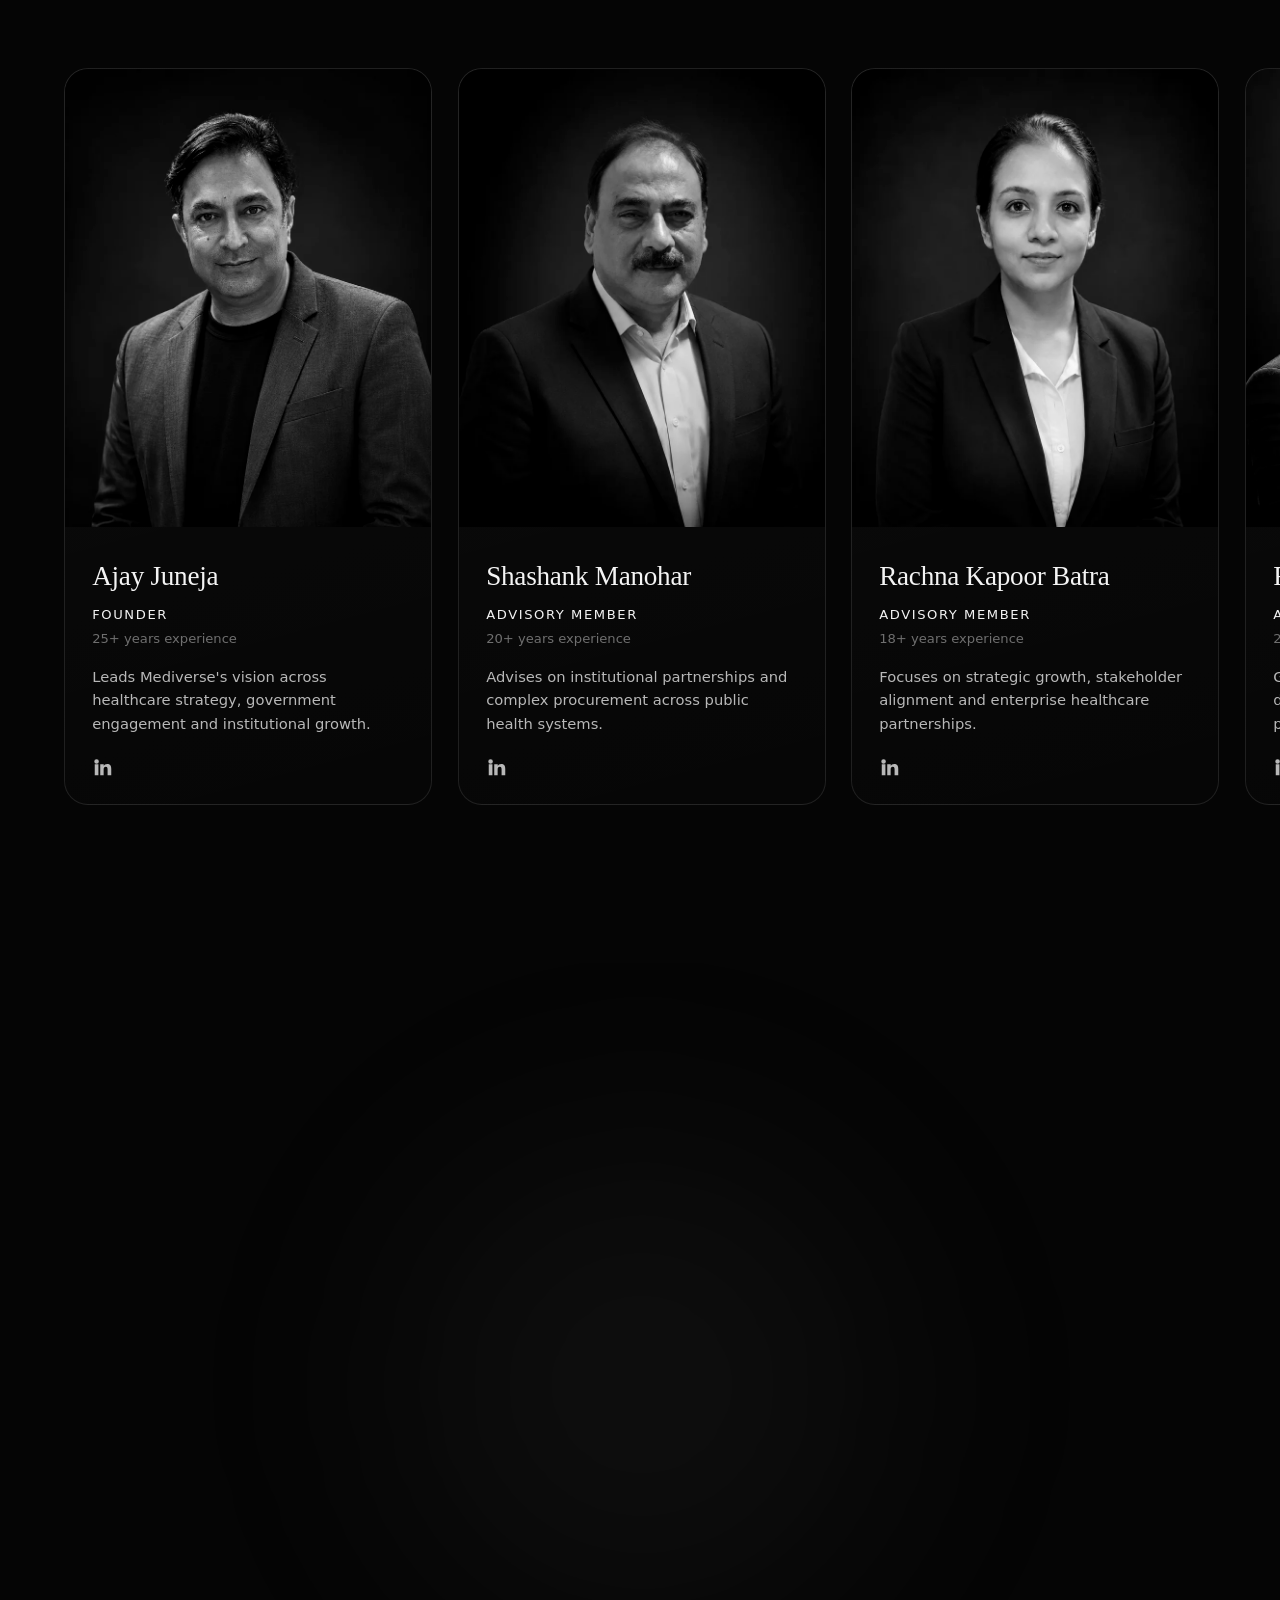
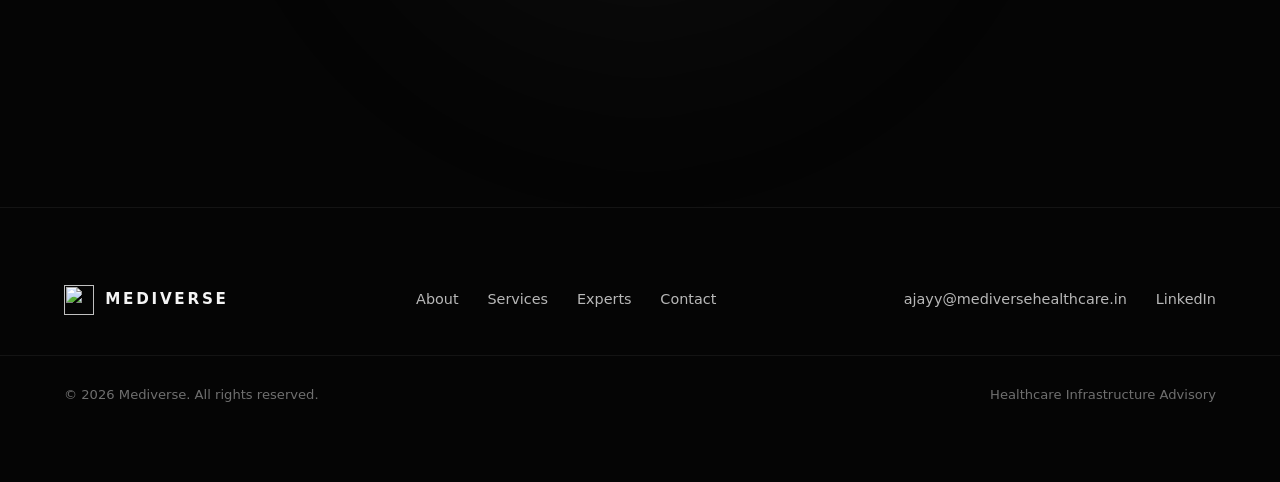
==== commit 3221ae5f: "index.html" ====
--- a/index.html
+++ b/index.html
@@ -37,8 +37,8 @@
   <link rel="preconnect" href="https://fonts.gstatic.com" crossorigin />
   <link href="https://fonts.googleapis.com/css2?family=Cormorant+Garamond:ital,wght@0,300;0,400;0,500;0,600;1,400&family=Inter:wght@300;400;500;600&display=swap" rel="stylesheet" />
 
-  <link rel="preload" href="css/style.css" as="style" />
-  <link rel="stylesheet" href="css/style.css" />
+<link rel="preload" href="style.css" as="style" />
+<link rel="stylesheet" href="style.css" />
   <noscript><style>.reveal,.reveal-fade{opacity:1!important;transform:none!important}.hero__title .line{transform:none!important}</style></noscript>
 
   <link rel="icon" href="data:image/svg+xml,%3Csvg xmlns='http://www.w3.org/2000/svg' viewBox='0 0 32 32'%3E%3Ccircle cx='16' cy='16' r='13' fill='none' stroke='white' stroke-width='2'/%3E%3C/svg%3E" />
@@ -54,7 +54,7 @@
     <div class="nav__inner">
       <a class="nav__logo" href="#top" aria-label="Mediverse home">
         <span class="nav__logo-icon" aria-hidden="true">
-          <img src="assets/logo-sphere.webp" width="30" height="30" alt="" decoding="async" />
+          <img src="logo-sphere.webp" width="30" height="30" alt="" decoding="async" />
         </span>
         <span class="nav__logo-text">MEDIVERSE</span>
       </a>
@@ -223,7 +223,7 @@
         <!-- Expert cards -->
         <article class="expert" role="listitem">
           <div class="expert__portrait">
-            <img src="assets/experts/ajay.webp" alt="Portrait of Ajay Juneja" loading="lazy" decoding="async" width="380" height="474" />
+            <img src="ajay.webp" alt="Portrait of Ajay Juneja" loading="lazy" decoding="async" width="380" height="474" />
           </div>
           <div class="expert__body">
             <h3 class="expert__name">Ajay Juneja</h3>
@@ -236,7 +236,7 @@
 
         <article class="expert" role="listitem">
           <div class="expert__portrait">
-            <img src="assets/experts/shashank.webp" alt="Portrait of Shashank Manohar" loading="lazy" decoding="async" width="380" height="474" />
+            <img src="shashank.webp" alt="Portrait of Shashank Manohar" loading="lazy" decoding="async" width="380" height="474" />
           </div>
           <div class="expert__body">
             <h3 class="expert__name">Shashank Manohar</h3>
@@ -249,7 +249,7 @@
 
         <article class="expert" role="listitem">
           <div class="expert__portrait">
-            <img src="assets/experts/rachna.webp" alt="Portrait of Rachna Kapoor Batra" loading="lazy" decoding="async" width="380" height="474" />
+            <img src="rachna.webp" alt="Portrait of Rachna Kapoor Batra" loading="lazy" decoding="async" width="380" height="474" />
           </div>
           <div class="expert__body">
             <h3 class="expert__name">Rachna Kapoor Batra</h3>
@@ -262,7 +262,7 @@
 
         <article class="expert" role="listitem">
           <div class="expert__portrait">
-            <img src="assets/experts/rajeev.webp" alt="Portrait of Rajeev Chandra" loading="lazy" decoding="async" width="380" height="474" />
+            <img src="rajeev.webp" alt="Portrait of Rajeev Chandra" loading="lazy" decoding="async" width="380" height="474" />
           </div>
           <div class="expert__body">
             <h3 class="expert__name">Rajeev Chandra</h3>
@@ -395,6 +395,6 @@
   <script defer src="https://cdnjs.cloudflare.com/ajax/libs/gsap/3.12.5/ScrollTrigger.min.js"></script>
   <script defer src="https://cdnjs.cloudflare.com/ajax/libs/lenis/1.0.42/lenis.min.js"></script>
   <script defer src="https://unpkg.com/split-type@0.3.4/umd/index.min.js"></script>
-  <script defer src="js/main.js"></script>
+  <script defer src="main.js"></script>
 </body>
 </html>
--- a/style.css
+++ b/style.css
@@ -0,0 +1,410 @@
+/* =====================================================
+   MEDIVERSE — Premium Healthcare Advisory
+   Design tokens & global styles
+   ===================================================== */
+
+:root {
+  --bg: #050505;
+  --bg-soft: #0b0b0b;
+  --white: #f4f4f4;
+  --gray: #b8b8b8;
+  --gray-dim: #6f6f6f;
+  --line: rgba(255, 255, 255, 0.10);
+  --line-soft: rgba(255, 255, 255, 0.06);
+  --glow: rgba(255, 255, 255, 0.16);
+
+  --serif: "Cormorant Garamond", Georgia, serif;
+  --sans: "Inter", system-ui, -apple-system, sans-serif;
+
+  --max: 1400px;
+  --gutter: clamp(1.4rem, 5vw, 5rem);
+  --radius: 24px;
+  --ease: cubic-bezier(0.22, 1, 0.36, 1);
+}
+
+/* ---------- Reset ---------- */
+*, *::before, *::after { box-sizing: border-box; margin: 0; padding: 0; }
+
+html { -webkit-text-size-adjust: 100%; scroll-behavior: smooth; }
+@media (prefers-reduced-motion: reduce) { html { scroll-behavior: auto; } }
+
+body {
+  background: var(--bg);
+  color: var(--white);
+  font-family: var(--sans);
+  font-weight: 400;
+  line-height: 1.6;
+  -webkit-font-smoothing: antialiased;
+  text-rendering: optimizeLegibility;
+  overflow-x: hidden;
+}
+
+img, svg { display: block; max-width: 100%; }
+a { color: inherit; text-decoration: none; }
+::selection { background: rgba(255,255,255,0.85); color: #000; }
+
+.wrap { width: 100%; max-width: var(--max); margin-inline: auto; padding-inline: var(--gutter); }
+
+.section { padding-block: clamp(6rem, 14vh, 12rem); position: relative; }
+
+/* Fine film grain overlay */
+.grain {
+  position: fixed; inset: 0; z-index: 9999; pointer-events: none; opacity: 0.035;
+  background-image: url("data:image/svg+xml,%3Csvg xmlns='http://www.w3.org/2000/svg' width='120' height='120'%3E%3Cfilter id='n'%3E%3CfeTurbulence type='fractalNoise' baseFrequency='0.9' numOctaves='2'/%3E%3C/filter%3E%3Crect width='100%25' height='100%25' filter='url(%23n)'/%3E%3C/svg%3E");
+}
+
+/* Scroll progress bar */
+.scroll-progress { position: fixed; top: 0; left: 0; right: 0; height: 2px; z-index: 9998; }
+.scroll-progress span { display: block; height: 100%; width: 0; background: linear-gradient(90deg, transparent, var(--white)); transform-origin: left; }
+
+/* =====================================================
+   TYPOGRAPHY HELPERS
+   ===================================================== */
+.label {
+  display: inline-block;
+  font-size: 0.72rem; letter-spacing: 0.24em; text-transform: uppercase;
+  color: var(--gray); border: 1px solid var(--line);
+  padding: 0.5rem 1.1rem; border-radius: 100px; margin-bottom: 2rem;
+}
+
+.section__title {
+  font-family: var(--serif);
+  font-weight: 400;
+  font-size: clamp(2.6rem, 6vw, 5rem);
+  line-height: 1.02;
+  letter-spacing: -0.01em;
+}
+.section__lead {
+  color: var(--gray); font-size: clamp(1rem, 1.4vw, 1.2rem);
+  max-width: 46ch; margin-top: 1.6rem;
+}
+
+/* =====================================================
+   BUTTONS
+   ===================================================== */
+.btn {
+  --pad-y: 0.95rem; --pad-x: 1.9rem;
+  display: inline-flex; align-items: center; justify-content: center; gap: 0.5rem;
+  font-size: 0.9rem; font-weight: 500; letter-spacing: 0.01em;
+  padding: var(--pad-y) var(--pad-x); border-radius: 100px;
+  border: 1px solid transparent; cursor: pointer;
+  transition: transform 0.5s var(--ease), background 0.5s var(--ease), box-shadow 0.5s var(--ease), color 0.5s var(--ease), border-color 0.5s var(--ease);
+  will-change: transform;
+}
+.btn--solid { background: var(--white); color: #050505; }
+.btn--solid:hover { transform: translateY(-3px); box-shadow: 0 18px 40px -18px rgba(255,255,255,0.5); }
+.btn--ghost { background: transparent; color: var(--white); border-color: var(--line); }
+.btn--ghost:hover { transform: translateY(-3px); border-color: rgba(255,255,255,0.4); box-shadow: 0 0 30px -8px var(--glow); }
+.btn--dark { background: #050505; color: var(--white); }
+.btn--dark:hover { transform: translateY(-3px); box-shadow: 0 20px 40px -18px rgba(0,0,0,0.6); }
+.btn--pill { --pad-y: 0.7rem; --pad-x: 1.35rem; background: var(--white); color: #050505; font-size: 0.82rem; }
+.btn--pill:hover { transform: translateY(-2px); box-shadow: 0 12px 30px -14px rgba(255,255,255,0.5); }
+
+/* =====================================================
+   NAVIGATION
+   ===================================================== */
+.nav {
+  position: fixed; top: 0; left: 0; right: 0; z-index: 1000;
+  transition: background 0.6s var(--ease), backdrop-filter 0.6s var(--ease), border-color 0.6s var(--ease);
+  border-bottom: 1px solid transparent;
+}
+.nav.is-scrolled {
+  background: rgba(8,8,8,0.55);
+  backdrop-filter: blur(18px) saturate(140%);
+  -webkit-backdrop-filter: blur(18px) saturate(140%);
+  border-bottom: 1px solid var(--line-soft);
+}
+.nav__inner {
+  max-width: var(--max); margin-inline: auto; padding: 1.15rem var(--gutter);
+  display: flex; align-items: center; justify-content: space-between;
+}
+.nav__logo { display: flex; align-items: center; gap: 0.7rem; }
+.nav__logo-icon { width: 30px; height: 30px; display: block; }
+.nav__logo-icon svg { width: 100%; height: 100%; }
+.nav__logo-text { font-weight: 600; letter-spacing: 0.18em; font-size: 0.95rem; }
+
+.nav__links { display: flex; align-items: center; gap: 2.2rem; }
+.nav__links a { font-size: 0.9rem; color: var(--gray); transition: color 0.4s var(--ease); }
+.nav__links a:hover { color: var(--white); }
+.nav__links .nav__cta { color: #050505; }
+
+.nav__toggle {
+  display: none; flex-direction: column; gap: 6px; background: none; border: 0; cursor: pointer; padding: 6px;
+}
+.nav__toggle span { width: 26px; height: 1.5px; background: var(--white); transition: transform 0.4s var(--ease), opacity 0.4s var(--ease); }
+.nav__toggle.is-open span:nth-child(1) { transform: translateY(3.75px) rotate(45deg); }
+.nav__toggle.is-open span:nth-child(2) { transform: translateY(-3.75px) rotate(-45deg); }
+
+.nav__mobile {
+  position: fixed; inset: 0; background: rgba(5,5,5,0.97); backdrop-filter: blur(20px);
+  display: flex; flex-direction: column; align-items: center; justify-content: center; gap: 2rem;
+  opacity: 0; visibility: hidden; transition: opacity 0.5s var(--ease), visibility 0.5s var(--ease);
+  z-index: 999;
+}
+.nav__mobile.is-open { opacity: 1; visibility: visible; }
+.nav__mobile a { font-size: 1.5rem; font-family: var(--serif); color: var(--gray); }
+.nav__mobile a:hover { color: var(--white); }
+.nav__mobile .btn { font-family: var(--sans); }
+
+/* =====================================================
+   HERO
+   ===================================================== */
+.hero {
+  min-height: 100svh; display: flex; align-items: center; justify-content: center;
+  text-align: center; position: relative; overflow: hidden;
+}
+/* Real smoke texture (mostly black, subtle grey wisps) */
+.hero::before, .cta::before {
+  content: ""; position: absolute; inset: 0; z-index: 0; pointer-events: none;
+  background: url("../assets/smoke.webp") center/cover no-repeat;
+  opacity: 0.55; will-change: transform;
+}
+.cta::before { opacity: 0.4; transform: scaleX(-1); }
+.hero__content { position: relative; z-index: 2; max-width: 60rem; }
+.hero__eyebrow {
+  font-size: 0.75rem; letter-spacing: 0.28em; text-transform: uppercase;
+  color: var(--gray-dim); margin-bottom: 2.2rem;
+}
+.hero__title {
+  font-family: var(--serif); font-weight: 400;
+  font-size: clamp(2.9rem, 8.5vw, 7.2rem); line-height: 0.98; letter-spacing: -0.015em;
+}
+.hero__title .line { display: block; overflow: hidden; }
+.hero__title em { font-style: italic; color: var(--gray); }
+.hero__copy {
+  color: var(--gray); font-size: clamp(1rem, 1.5vw, 1.22rem);
+  max-width: 44rem; margin: 2.4rem auto 0; line-height: 1.7;
+}
+.hero__actions { display: flex; gap: 1rem; justify-content: center; margin-top: 2.8rem; flex-wrap: wrap; }
+
+.scroll-hint {
+  position: absolute; bottom: 2.4rem; left: 50%; transform: translateX(-50%);
+  display: flex; flex-direction: column; align-items: center; gap: 0.8rem; z-index: 2;
+  font-size: 0.7rem; letter-spacing: 0.22em; text-transform: uppercase; color: var(--gray-dim);
+}
+.scroll-hint__line { width: 1px; height: 46px; background: linear-gradient(var(--gray-dim), transparent); position: relative; overflow: hidden; }
+.scroll-hint__line::after { content: ""; position: absolute; top: -50%; left: 0; width: 100%; height: 50%; background: var(--white); animation: scrollPulse 2.4s var(--ease) infinite; }
+@keyframes scrollPulse { 0% { transform: translateY(-100%); } 60%, 100% { transform: translateY(300%); } }
+
+/* Smoke textures */
+.smoke {
+  position: absolute; border-radius: 50%; pointer-events: none; z-index: 1;
+  filter: blur(70px); opacity: 0.5; will-change: transform;
+}
+.smoke--tl { top: -12%; left: -8%; width: 46vw; height: 46vw; background: radial-gradient(circle, rgba(120,120,120,0.28), transparent 62%); }
+.smoke--br { bottom: -14%; right: -10%; width: 52vw; height: 52vw; background: radial-gradient(circle, rgba(90,90,90,0.24), transparent 64%); }
+.smoke--center { top: 50%; left: 50%; width: 70vw; height: 70vw; transform: translate(-50%,-50%); background: radial-gradient(circle, rgba(120,120,120,0.20), transparent 62%); opacity: 0.55; }
+
+/* =====================================================
+   ABOUT
+   ===================================================== */
+.about__grid { display: grid; grid-template-columns: 1.05fr 0.95fr; gap: clamp(2rem, 6vw, 6rem); align-items: center; }
+.about__title { font-family: var(--serif); font-weight: 400; font-size: clamp(2.4rem, 5vw, 4.2rem); line-height: 1.02; margin-bottom: 1.8rem; letter-spacing: -0.01em; }
+.about__body { color: var(--gray); font-size: clamp(1rem, 1.2vw, 1.1rem); max-width: 48ch; margin-bottom: 1.4rem; }
+.about__body + .btn { margin-top: 1rem; }
+
+.about__visual { display: flex; align-items: center; justify-content: center; }
+.sphere { width: min(32rem, 84%); aspect-ratio: 1; filter: drop-shadow(0 0 90px rgba(255,255,255,0.12)); will-change: transform; }
+.sphere svg, .sphere img { width: 100%; height: 100%; object-fit: contain; }
+
+/* =====================================================
+   SERVICES
+   ===================================================== */
+.services__head { max-width: 46rem; margin-bottom: clamp(3rem, 7vw, 5.5rem); }
+.services__head .section__title { font-size: clamp(2.4rem, 5.5vw, 4.6rem); }
+
+.cards { display: grid; grid-template-columns: repeat(4, 1fr); gap: 1.4rem; }
+.card {
+  background: linear-gradient(160deg, rgba(255,255,255,0.03), rgba(255,255,255,0.008));
+  border: 1px solid var(--line); border-radius: var(--radius);
+  padding: 2.2rem 1.9rem; min-height: 20rem;
+  display: flex; flex-direction: column;
+  transition: transform 0.6s var(--ease), border-color 0.6s var(--ease), box-shadow 0.6s var(--ease), background 0.6s var(--ease);
+  will-change: transform;
+}
+.card:hover {
+  transform: translateY(-8px);
+  border-color: rgba(255,255,255,0.28);
+  box-shadow: 0 30px 60px -30px rgba(0,0,0,0.8), 0 0 40px -10px var(--glow);
+}
+.card__icon { width: 48px; height: 48px; color: var(--white); margin-bottom: auto; transition: transform 0.6s var(--ease); }
+.card:hover .card__icon { transform: translateY(-4px) scale(1.06); }
+.card__icon svg { width: 100%; height: 100%; }
+.card__title { font-size: 1.28rem; font-weight: 500; margin: 1.6rem 0 0.7rem; letter-spacing: -0.01em; }
+.card__body { color: var(--gray); font-size: 0.95rem; line-height: 1.65; }
+
+/* Marquee */
+.marquee { margin-top: clamp(4rem, 8vw, 7rem); overflow: hidden; -webkit-mask-image: linear-gradient(90deg, transparent, #000 8%, #000 92%, transparent); mask-image: linear-gradient(90deg, transparent, #000 8%, #000 92%, transparent); }
+.marquee__track { display: flex; gap: 1rem; width: max-content; will-change: transform; }
+.marquee:hover .marquee__track { animation-play-state: paused; }
+.pill {
+  flex: none; background: var(--bg-soft); border: 1px solid var(--line);
+  color: var(--gray); border-radius: 100px; padding: 0.85rem 1.7rem; font-size: 0.9rem; white-space: nowrap;
+  transition: transform 0.45s var(--ease), background 0.45s var(--ease), color 0.45s var(--ease), border-color 0.45s var(--ease);
+}
+.pill:hover { transform: scale(1.08); background: var(--white); color: #050505; border-color: var(--white); }
+
+/* =====================================================
+   EXPERTS CAROUSEL
+   ===================================================== */
+.experts__head { max-width: 46rem; margin-bottom: clamp(3rem, 6vw, 4.5rem); }
+.carousel {
+  display: flex; gap: 1.6rem; overflow-x: auto; scroll-snap-type: x mandatory;
+  padding: 1rem var(--gutter) 2rem; scroll-padding-left: var(--gutter);
+  -webkit-overflow-scrolling: touch; scrollbar-width: none;
+}
+.carousel::-webkit-scrollbar { display: none; }
+.carousel:focus-visible { outline: 2px solid var(--white); outline-offset: 4px; }
+
+.expert {
+  flex: 0 0 clamp(19rem, 32vw, 23rem); scroll-snap-align: start;
+  background: linear-gradient(165deg, rgba(255,255,255,0.03), rgba(255,255,255,0.006));
+  border: 1px solid var(--line); border-radius: var(--radius); overflow: hidden;
+  display: flex; flex-direction: column;
+  transition: transform 0.6s var(--ease), border-color 0.6s var(--ease), box-shadow 0.6s var(--ease);
+  will-change: transform;
+}
+.expert:hover { transform: translateY(-8px); border-color: rgba(255,255,255,0.26); box-shadow: 0 30px 70px -34px rgba(0,0,0,0.85), 0 0 46px -12px var(--glow); }
+.expert__portrait { aspect-ratio: 4/5; overflow: hidden; filter: grayscale(1) contrast(1.04); background: #0d0d0d; }
+.expert__portrait svg, .expert__portrait img { width: 100%; height: 100%; object-fit: cover; object-position: center 20%; transition: transform 0.9s var(--ease); }
+.expert:hover .expert__portrait svg, .expert:hover .expert__portrait img { transform: scale(1.06); }
+.expert__body { padding: 1.8rem 1.7rem 1.6rem; display: flex; flex-direction: column; flex: 1; }
+.expert__name { font-family: var(--serif); font-size: 1.7rem; font-weight: 500; letter-spacing: -0.01em; }
+.expert__role { color: var(--white); font-size: 0.82rem; letter-spacing: 0.12em; text-transform: uppercase; margin-top: 0.35rem; }
+.expert__meta { color: var(--gray-dim); font-size: 0.82rem; margin-top: 0.15rem; }
+.expert__bio { color: var(--gray); font-size: 0.92rem; line-height: 1.6; margin-top: 1rem; }
+.expert__link { margin-top: auto; padding-top: 1.3rem; width: 22px; color: var(--gray); transition: color 0.4s var(--ease), transform 0.4s var(--ease); }
+.expert__link:hover { color: var(--white); transform: translateY(-2px); }
+.expert__link svg { width: 22px; height: 22px; }
+
+/* =====================================================
+   CTA
+   ===================================================== */
+.cta { display: flex; align-items: center; justify-content: center; overflow: hidden; }
+.cta__card {
+  background: var(--white); color: #050505; border-radius: clamp(28px, 4vw, 44px);
+  padding: clamp(3rem, 8vw, 6.5rem) clamp(2rem, 7vw, 6rem);
+  text-align: center; max-width: 60rem; margin-inline: auto; position: relative; z-index: 2;
+  box-shadow: 0 60px 120px -50px rgba(0,0,0,0.8);
+}
+.cta__eyebrow { font-size: 0.74rem; letter-spacing: 0.24em; text-transform: uppercase; color: #6a6a6a; margin-bottom: 1.6rem; }
+.cta__title { font-family: var(--serif); font-weight: 400; font-size: clamp(2rem, 4.6vw, 3.6rem); line-height: 1.08; letter-spacing: -0.01em; margin-bottom: 2.4rem; }
+.cta__title em { font-style: italic; color: #4a4a4a; display: block; }
+
+/* =====================================================
+   FOOTER
+   ===================================================== */
+.footer { border-top: 1px solid var(--line-soft); padding-block: clamp(3rem, 6vw, 5rem); }
+.footer__grid { display: flex; align-items: center; justify-content: space-between; gap: 2rem; flex-wrap: wrap; padding-bottom: 2.5rem; border-bottom: 1px solid var(--line-soft); }
+.footer__logo { display: flex; align-items: center; gap: 0.7rem; }
+.footer__links { display: flex; gap: 1.8rem; }
+.footer__links a { color: var(--gray); font-size: 0.9rem; transition: color 0.4s var(--ease); }
+.footer__links a:hover { color: var(--white); }
+.footer__contact { display: flex; gap: 1.8rem; }
+.footer__contact a { color: var(--gray); font-size: 0.9rem; transition: color 0.4s var(--ease); }
+.footer__contact a:hover { color: var(--white); }
+.footer__bottom { display: flex; justify-content: space-between; gap: 1rem; flex-wrap: wrap; padding-top: 1.8rem; color: var(--gray-dim); font-size: 0.82rem; }
+
+/* =====================================================
+   CONTACT MODAL
+   ===================================================== */
+.modal {
+  position: fixed; inset: 0; z-index: 2000;
+  display: flex; align-items: center; justify-content: center; padding: 1.4rem;
+  opacity: 0; visibility: hidden; transition: opacity 0.5s var(--ease), visibility 0.5s var(--ease);
+}
+.modal.is-open { opacity: 1; visibility: visible; }
+.modal__overlay { position: absolute; inset: 0; background: rgba(3,3,3,0.72); backdrop-filter: blur(10px); -webkit-backdrop-filter: blur(10px); }
+.modal__panel {
+  position: relative; width: min(46rem, 100%); max-height: 92vh; overflow-y: auto;
+  background: #0c0c0c; border: 1px solid var(--line); border-radius: clamp(20px, 3vw, 30px);
+  padding: clamp(2rem, 5vw, 3.4rem); box-shadow: 0 50px 120px -40px rgba(0,0,0,0.9);
+  transform: translateY(24px) scale(0.98); transition: transform 0.6s var(--ease);
+  scrollbar-width: thin;
+}
+.modal.is-open .modal__panel { transform: translateY(0) scale(1); }
+.modal__close {
+  position: absolute; top: 1.1rem; right: 1.1rem; width: 40px; height: 40px;
+  display: grid; place-items: center; border-radius: 50%; cursor: pointer;
+  background: rgba(255,255,255,0.04); border: 1px solid var(--line); color: var(--gray);
+  transition: color 0.4s var(--ease), background 0.4s var(--ease), transform 0.4s var(--ease);
+}
+.modal__close:hover { color: var(--white); background: rgba(255,255,255,0.09); transform: rotate(90deg); }
+.modal__close svg { width: 18px; height: 18px; }
+
+.modal__eyebrow { font-size: 0.72rem; letter-spacing: 0.24em; text-transform: uppercase; color: var(--gray-dim); margin-bottom: 1rem; }
+.modal__title { font-family: var(--serif); font-weight: 400; font-size: clamp(1.7rem, 3.4vw, 2.5rem); line-height: 1.06; letter-spacing: -0.01em; }
+.modal__lead { color: var(--gray); font-size: 0.98rem; line-height: 1.6; margin-top: 0.9rem; }
+
+.mform { margin-top: 2rem; display: flex; flex-direction: column; gap: 1.1rem; }
+.mform__row { display: grid; grid-template-columns: 1fr 1fr; gap: 1.1rem; }
+.mform__field { display: flex; flex-direction: column; gap: 0.5rem; }
+.mform__field span { font-size: 0.78rem; letter-spacing: 0.06em; color: var(--gray); text-transform: uppercase; }
+.mform__field input, .mform__field select, .mform__field textarea {
+  width: 100%; background: rgba(255,255,255,0.03); border: 1px solid var(--line);
+  border-radius: 12px; padding: 0.85rem 1rem; color: var(--white); font: inherit; font-size: 0.95rem;
+  transition: border-color 0.4s var(--ease), background 0.4s var(--ease), box-shadow 0.4s var(--ease);
+}
+.mform__field textarea { resize: vertical; min-height: 100px; }
+.mform__field select { appearance: none; -webkit-appearance: none; cursor: pointer;
+  background-image: url("data:image/svg+xml,%3Csvg xmlns='http://www.w3.org/2000/svg' width='12' height='8'%3E%3Cpath d='M1 1l5 5 5-5' stroke='%23b8b8b8' stroke-width='1.4' fill='none'/%3E%3C/svg%3E");
+  background-repeat: no-repeat; background-position: right 1rem center; padding-right: 2.4rem; }
+.mform__field select option { background: #0c0c0c; }
+.mform__field input:focus, .mform__field select:focus, .mform__field textarea:focus {
+  outline: none; border-color: rgba(255,255,255,0.42); background: rgba(255,255,255,0.05); box-shadow: 0 0 0 3px rgba(255,255,255,0.05);
+}
+.mform__field input:invalid:not(:placeholder-shown) { border-color: rgba(220,120,120,0.5); }
+.mform__honey { position: absolute; left: -9999px; width: 1px; height: 1px; opacity: 0; }
+.mform__submit { margin-top: 0.6rem; align-self: flex-start; }
+.mform__submit[disabled] { opacity: 0.55; cursor: progress; }
+.mform__note { min-height: 1.2em; font-size: 0.88rem; color: var(--gray); }
+.mform__note.is-error { color: #e08a8a; }
+
+.modal__success { text-align: center; padding: 1.5rem 0; }
+.modal__tick { width: 64px; height: 64px; margin: 0 auto 1.6rem; color: var(--white); }
+.modal__tick svg { width: 100%; height: 100%; }
+.modal__success .btn { margin-top: 1.8rem; }
+
+@media (max-width: 560px) { .mform__row { grid-template-columns: 1fr; } }
+
+/* =====================================================
+   REVEAL (JS-driven) — hidden state
+   ===================================================== */
+.reveal, .reveal-fade { opacity: 0; }
+.js-ready .reveal { transform: translateY(34px); }
+.js-ready .reveal-fade { transform: translateY(20px); }
+
+/* =====================================================
+   RESPONSIVE
+   ===================================================== */
+@media (max-width: 1024px) {
+  .cards { grid-template-columns: repeat(2, 1fr); }
+  .about__grid { gap: 3rem; }
+}
+
+@media (max-width: 820px) {
+  .nav__links { display: none; }
+  .nav__toggle { display: flex; }
+  .about__grid { grid-template-columns: 1fr; text-align: left; }
+  .about__visual { order: -1; }
+  .sphere { width: min(20rem, 62%); }
+  .about__body { max-width: 60ch; }
+}
+
+@media (max-width: 620px) {
+  .cards { grid-template-columns: 1fr; }
+  .card { min-height: auto; }
+  .hero__actions { flex-direction: column; width: 100%; }
+  .hero__actions .btn { width: 100%; }
+  .footer__grid { flex-direction: column; align-items: flex-start; }
+  .cta__title em { display: inline; }
+}
+
+/* =====================================================
+   REDUCED MOTION
+   ===================================================== */
+@media (prefers-reduced-motion: reduce) {
+  *, *::before, *::after { animation-duration: 0.001ms !important; animation-iteration-count: 1 !important; transition-duration: 0.001ms !important; }
+  .reveal, .reveal-fade { opacity: 1 !important; transform: none !important; }
+  .scroll-hint__line::after { display: none; }
+}
--- a/style.css
+++ b/style.css
@@ -0,0 +1,410 @@
+/* =====================================================
+   MEDIVERSE — Premium Healthcare Advisory
+   Design tokens & global styles
+   ===================================================== */
+
+:root {
+  --bg: #050505;
+  --bg-soft: #0b0b0b;
+  --white: #f4f4f4;
+  --gray: #b8b8b8;
+  --gray-dim: #6f6f6f;
+  --line: rgba(255, 255, 255, 0.10);
+  --line-soft: rgba(255, 255, 255, 0.06);
+  --glow: rgba(255, 255, 255, 0.16);
+
+  --serif: "Cormorant Garamond", Georgia, serif;
+  --sans: "Inter", system-ui, -apple-system, sans-serif;
+
+  --max: 1400px;
+  --gutter: clamp(1.4rem, 5vw, 5rem);
+  --radius: 24px;
+  --ease: cubic-bezier(0.22, 1, 0.36, 1);
+}
+
+/* ---------- Reset ---------- */
+*, *::before, *::after { box-sizing: border-box; margin: 0; padding: 0; }
+
+html { -webkit-text-size-adjust: 100%; scroll-behavior: smooth; }
+@media (prefers-reduced-motion: reduce) { html { scroll-behavior: auto; } }
+
+body {
+  background: var(--bg);
+  color: var(--white);
+  font-family: var(--sans);
+  font-weight: 400;
+  line-height: 1.6;
+  -webkit-font-smoothing: antialiased;
+  text-rendering: optimizeLegibility;
+  overflow-x: hidden;
+}
+
+img, svg { display: block; max-width: 100%; }
+a { color: inherit; text-decoration: none; }
+::selection { background: rgba(255,255,255,0.85); color: #000; }
+
+.wrap { width: 100%; max-width: var(--max); margin-inline: auto; padding-inline: var(--gutter); }
+
+.section { padding-block: clamp(6rem, 14vh, 12rem); position: relative; }
+
+/* Fine film grain overlay */
+.grain {
+  position: fixed; inset: 0; z-index: 9999; pointer-events: none; opacity: 0.035;
+  background-image: url("data:image/svg+xml,%3Csvg xmlns='http://www.w3.org/2000/svg' width='120' height='120'%3E%3Cfilter id='n'%3E%3CfeTurbulence type='fractalNoise' baseFrequency='0.9' numOctaves='2'/%3E%3C/filter%3E%3Crect width='100%25' height='100%25' filter='url(%23n)'/%3E%3C/svg%3E");
+}
+
+/* Scroll progress bar */
+.scroll-progress { position: fixed; top: 0; left: 0; right: 0; height: 2px; z-index: 9998; }
+.scroll-progress span { display: block; height: 100%; width: 0; background: linear-gradient(90deg, transparent, var(--white)); transform-origin: left; }
+
+/* =====================================================
+   TYPOGRAPHY HELPERS
+   ===================================================== */
+.label {
+  display: inline-block;
+  font-size: 0.72rem; letter-spacing: 0.24em; text-transform: uppercase;
+  color: var(--gray); border: 1px solid var(--line);
+  padding: 0.5rem 1.1rem; border-radius: 100px; margin-bottom: 2rem;
+}
+
+.section__title {
+  font-family: var(--serif);
+  font-weight: 400;
+  font-size: clamp(2.6rem, 6vw, 5rem);
+  line-height: 1.02;
+  letter-spacing: -0.01em;
+}
+.section__lead {
+  color: var(--gray); font-size: clamp(1rem, 1.4vw, 1.2rem);
+  max-width: 46ch; margin-top: 1.6rem;
+}
+
+/* =====================================================
+   BUTTONS
+   ===================================================== */
+.btn {
+  --pad-y: 0.95rem; --pad-x: 1.9rem;
+  display: inline-flex; align-items: center; justify-content: center; gap: 0.5rem;
+  font-size: 0.9rem; font-weight: 500; letter-spacing: 0.01em;
+  padding: var(--pad-y) var(--pad-x); border-radius: 100px;
+  border: 1px solid transparent; cursor: pointer;
+  transition: transform 0.5s var(--ease), background 0.5s var(--ease), box-shadow 0.5s var(--ease), color 0.5s var(--ease), border-color 0.5s var(--ease);
+  will-change: transform;
+}
+.btn--solid { background: var(--white); color: #050505; }
+.btn--solid:hover { transform: translateY(-3px); box-shadow: 0 18px 40px -18px rgba(255,255,255,0.5); }
+.btn--ghost { background: transparent; color: var(--white); border-color: var(--line); }
+.btn--ghost:hover { transform: translateY(-3px); border-color: rgba(255,255,255,0.4); box-shadow: 0 0 30px -8px var(--glow); }
+.btn--dark { background: #050505; color: var(--white); }
+.btn--dark:hover { transform: translateY(-3px); box-shadow: 0 20px 40px -18px rgba(0,0,0,0.6); }
+.btn--pill { --pad-y: 0.7rem; --pad-x: 1.35rem; background: var(--white); color: #050505; font-size: 0.82rem; }
+.btn--pill:hover { transform: translateY(-2px); box-shadow: 0 12px 30px -14px rgba(255,255,255,0.5); }
+
+/* =====================================================
+   NAVIGATION
+   ===================================================== */
+.nav {
+  position: fixed; top: 0; left: 0; right: 0; z-index: 1000;
+  transition: background 0.6s var(--ease), backdrop-filter 0.6s var(--ease), border-color 0.6s var(--ease);
+  border-bottom: 1px solid transparent;
+}
+.nav.is-scrolled {
+  background: rgba(8,8,8,0.55);
+  backdrop-filter: blur(18px) saturate(140%);
+  -webkit-backdrop-filter: blur(18px) saturate(140%);
+  border-bottom: 1px solid var(--line-soft);
+}
+.nav__inner {
+  max-width: var(--max); margin-inline: auto; padding: 1.15rem var(--gutter);
+  display: flex; align-items: center; justify-content: space-between;
+}
+.nav__logo { display: flex; align-items: center; gap: 0.7rem; }
+.nav__logo-icon { width: 30px; height: 30px; display: block; }
+.nav__logo-icon svg { width: 100%; height: 100%; }
+.nav__logo-text { font-weight: 600; letter-spacing: 0.18em; font-size: 0.95rem; }
+
+.nav__links { display: flex; align-items: center; gap: 2.2rem; }
+.nav__links a { font-size: 0.9rem; color: var(--gray); transition: color 0.4s var(--ease); }
+.nav__links a:hover { color: var(--white); }
+.nav__links .nav__cta { color: #050505; }
+
+.nav__toggle {
+  display: none; flex-direction: column; gap: 6px; background: none; border: 0; cursor: pointer; padding: 6px;
+}
+.nav__toggle span { width: 26px; height: 1.5px; background: var(--white); transition: transform 0.4s var(--ease), opacity 0.4s var(--ease); }
+.nav__toggle.is-open span:nth-child(1) { transform: translateY(3.75px) rotate(45deg); }
+.nav__toggle.is-open span:nth-child(2) { transform: translateY(-3.75px) rotate(-45deg); }
+
+.nav__mobile {
+  position: fixed; inset: 0; background: rgba(5,5,5,0.97); backdrop-filter: blur(20px);
+  display: flex; flex-direction: column; align-items: center; justify-content: center; gap: 2rem;
+  opacity: 0; visibility: hidden; transition: opacity 0.5s var(--ease), visibility 0.5s var(--ease);
+  z-index: 999;
+}
+.nav__mobile.is-open { opacity: 1; visibility: visible; }
+.nav__mobile a { font-size: 1.5rem; font-family: var(--serif); color: var(--gray); }
+.nav__mobile a:hover { color: var(--white); }
+.nav__mobile .btn { font-family: var(--sans); }
+
+/* =====================================================
+   HERO
+   ===================================================== */
+.hero {
+  min-height: 100svh; display: flex; align-items: center; justify-content: center;
+  text-align: center; position: relative; overflow: hidden;
+}
+/* Real smoke texture (mostly black, subtle grey wisps) */
+.hero::before, .cta::before {
+  content: ""; position: absolute; inset: 0; z-index: 0; pointer-events: none;
+  background: url("../assets/smoke.webp") center/cover no-repeat;
+  opacity: 0.55; will-change: transform;
+}
+.cta::before { opacity: 0.4; transform: scaleX(-1); }
+.hero__content { position: relative; z-index: 2; max-width: 60rem; }
+.hero__eyebrow {
+  font-size: 0.75rem; letter-spacing: 0.28em; text-transform: uppercase;
+  color: var(--gray-dim); margin-bottom: 2.2rem;
+}
+.hero__title {
+  font-family: var(--serif); font-weight: 400;
+  font-size: clamp(2.9rem, 8.5vw, 7.2rem); line-height: 0.98; letter-spacing: -0.015em;
+}
+.hero__title .line { display: block; overflow: hidden; }
+.hero__title em { font-style: italic; color: var(--gray); }
+.hero__copy {
+  color: var(--gray); font-size: clamp(1rem, 1.5vw, 1.22rem);
+  max-width: 44rem; margin: 2.4rem auto 0; line-height: 1.7;
+}
+.hero__actions { display: flex; gap: 1rem; justify-content: center; margin-top: 2.8rem; flex-wrap: wrap; }
+
+.scroll-hint {
+  position: absolute; bottom: 2.4rem; left: 50%; transform: translateX(-50%);
+  display: flex; flex-direction: column; align-items: center; gap: 0.8rem; z-index: 2;
+  font-size: 0.7rem; letter-spacing: 0.22em; text-transform: uppercase; color: var(--gray-dim);
+}
+.scroll-hint__line { width: 1px; height: 46px; background: linear-gradient(var(--gray-dim), transparent); position: relative; overflow: hidden; }
+.scroll-hint__line::after { content: ""; position: absolute; top: -50%; left: 0; width: 100%; height: 50%; background: var(--white); animation: scrollPulse 2.4s var(--ease) infinite; }
+@keyframes scrollPulse { 0% { transform: translateY(-100%); } 60%, 100% { transform: translateY(300%); } }
+
+/* Smoke textures */
+.smoke {
+  position: absolute; border-radius: 50%; pointer-events: none; z-index: 1;
+  filter: blur(70px); opacity: 0.5; will-change: transform;
+}
+.smoke--tl { top: -12%; left: -8%; width: 46vw; height: 46vw; background: radial-gradient(circle, rgba(120,120,120,0.28), transparent 62%); }
+.smoke--br { bottom: -14%; right: -10%; width: 52vw; height: 52vw; background: radial-gradient(circle, rgba(90,90,90,0.24), transparent 64%); }
+.smoke--center { top: 50%; left: 50%; width: 70vw; height: 70vw; transform: translate(-50%,-50%); background: radial-gradient(circle, rgba(120,120,120,0.20), transparent 62%); opacity: 0.55; }
+
+/* =====================================================
+   ABOUT
+   ===================================================== */
+.about__grid { display: grid; grid-template-columns: 1.05fr 0.95fr; gap: clamp(2rem, 6vw, 6rem); align-items: center; }
+.about__title { font-family: var(--serif); font-weight: 400; font-size: clamp(2.4rem, 5vw, 4.2rem); line-height: 1.02; margin-bottom: 1.8rem; letter-spacing: -0.01em; }
+.about__body { color: var(--gray); font-size: clamp(1rem, 1.2vw, 1.1rem); max-width: 48ch; margin-bottom: 1.4rem; }
+.about__body + .btn { margin-top: 1rem; }
+
+.about__visual { display: flex; align-items: center; justify-content: center; }
+.sphere { width: min(32rem, 84%); aspect-ratio: 1; filter: drop-shadow(0 0 90px rgba(255,255,255,0.12)); will-change: transform; }
+.sphere svg, .sphere img { width: 100%; height: 100%; object-fit: contain; }
+
+/* =====================================================
+   SERVICES
+   ===================================================== */
+.services__head { max-width: 46rem; margin-bottom: clamp(3rem, 7vw, 5.5rem); }
+.services__head .section__title { font-size: clamp(2.4rem, 5.5vw, 4.6rem); }
+
+.cards { display: grid; grid-template-columns: repeat(4, 1fr); gap: 1.4rem; }
+.card {
+  background: linear-gradient(160deg, rgba(255,255,255,0.03), rgba(255,255,255,0.008));
+  border: 1px solid var(--line); border-radius: var(--radius);
+  padding: 2.2rem 1.9rem; min-height: 20rem;
+  display: flex; flex-direction: column;
+  transition: transform 0.6s var(--ease), border-color 0.6s var(--ease), box-shadow 0.6s var(--ease), background 0.6s var(--ease);
+  will-change: transform;
+}
+.card:hover {
+  transform: translateY(-8px);
+  border-color: rgba(255,255,255,0.28);
+  box-shadow: 0 30px 60px -30px rgba(0,0,0,0.8), 0 0 40px -10px var(--glow);
+}
+.card__icon { width: 48px; height: 48px; color: var(--white); margin-bottom: auto; transition: transform 0.6s var(--ease); }
+.card:hover .card__icon { transform: translateY(-4px) scale(1.06); }
+.card__icon svg { width: 100%; height: 100%; }
+.card__title { font-size: 1.28rem; font-weight: 500; margin: 1.6rem 0 0.7rem; letter-spacing: -0.01em; }
+.card__body { color: var(--gray); font-size: 0.95rem; line-height: 1.65; }
+
+/* Marquee */
+.marquee { margin-top: clamp(4rem, 8vw, 7rem); overflow: hidden; -webkit-mask-image: linear-gradient(90deg, transparent, #000 8%, #000 92%, transparent); mask-image: linear-gradient(90deg, transparent, #000 8%, #000 92%, transparent); }
+.marquee__track { display: flex; gap: 1rem; width: max-content; will-change: transform; }
+.marquee:hover .marquee__track { animation-play-state: paused; }
+.pill {
+  flex: none; background: var(--bg-soft); border: 1px solid var(--line);
+  color: var(--gray); border-radius: 100px; padding: 0.85rem 1.7rem; font-size: 0.9rem; white-space: nowrap;
+  transition: transform 0.45s var(--ease), background 0.45s var(--ease), color 0.45s var(--ease), border-color 0.45s var(--ease);
+}
+.pill:hover { transform: scale(1.08); background: var(--white); color: #050505; border-color: var(--white); }
+
+/* =====================================================
+   EXPERTS CAROUSEL
+   ===================================================== */
+.experts__head { max-width: 46rem; margin-bottom: clamp(3rem, 6vw, 4.5rem); }
+.carousel {
+  display: flex; gap: 1.6rem; overflow-x: auto; scroll-snap-type: x mandatory;
+  padding: 1rem var(--gutter) 2rem; scroll-padding-left: var(--gutter);
+  -webkit-overflow-scrolling: touch; scrollbar-width: none;
+}
+.carousel::-webkit-scrollbar { display: none; }
+.carousel:focus-visible { outline: 2px solid var(--white); outline-offset: 4px; }
+
+.expert {
+  flex: 0 0 clamp(19rem, 32vw, 23rem); scroll-snap-align: start;
+  background: linear-gradient(165deg, rgba(255,255,255,0.03), rgba(255,255,255,0.006));
+  border: 1px solid var(--line); border-radius: var(--radius); overflow: hidden;
+  display: flex; flex-direction: column;
+  transition: transform 0.6s var(--ease), border-color 0.6s var(--ease), box-shadow 0.6s var(--ease);
+  will-change: transform;
+}
+.expert:hover { transform: translateY(-8px); border-color: rgba(255,255,255,0.26); box-shadow: 0 30px 70px -34px rgba(0,0,0,0.85), 0 0 46px -12px var(--glow); }
+.expert__portrait { aspect-ratio: 4/5; overflow: hidden; filter: grayscale(1) contrast(1.04); background: #0d0d0d; }
+.expert__portrait svg, .expert__portrait img { width: 100%; height: 100%; object-fit: cover; object-position: center 20%; transition: transform 0.9s var(--ease); }
+.expert:hover .expert__portrait svg, .expert:hover .expert__portrait img { transform: scale(1.06); }
+.expert__body { padding: 1.8rem 1.7rem 1.6rem; display: flex; flex-direction: column; flex: 1; }
+.expert__name { font-family: var(--serif); font-size: 1.7rem; font-weight: 500; letter-spacing: -0.01em; }
+.expert__role { color: var(--white); font-size: 0.82rem; letter-spacing: 0.12em; text-transform: uppercase; margin-top: 0.35rem; }
+.expert__meta { color: var(--gray-dim); font-size: 0.82rem; margin-top: 0.15rem; }
+.expert__bio { color: var(--gray); font-size: 0.92rem; line-height: 1.6; margin-top: 1rem; }
+.expert__link { margin-top: auto; padding-top: 1.3rem; width: 22px; color: var(--gray); transition: color 0.4s var(--ease), transform 0.4s var(--ease); }
+.expert__link:hover { color: var(--white); transform: translateY(-2px); }
+.expert__link svg { width: 22px; height: 22px; }
+
+/* =====================================================
+   CTA
+   ===================================================== */
+.cta { display: flex; align-items: center; justify-content: center; overflow: hidden; }
+.cta__card {
+  background: var(--white); color: #050505; border-radius: clamp(28px, 4vw, 44px);
+  padding: clamp(3rem, 8vw, 6.5rem) clamp(2rem, 7vw, 6rem);
+  text-align: center; max-width: 60rem; margin-inline: auto; position: relative; z-index: 2;
+  box-shadow: 0 60px 120px -50px rgba(0,0,0,0.8);
+}
+.cta__eyebrow { font-size: 0.74rem; letter-spacing: 0.24em; text-transform: uppercase; color: #6a6a6a; margin-bottom: 1.6rem; }
+.cta__title { font-family: var(--serif); font-weight: 400; font-size: clamp(2rem, 4.6vw, 3.6rem); line-height: 1.08; letter-spacing: -0.01em; margin-bottom: 2.4rem; }
+.cta__title em { font-style: italic; color: #4a4a4a; display: block; }
+
+/* =====================================================
+   FOOTER
+   ===================================================== */
+.footer { border-top: 1px solid var(--line-soft); padding-block: clamp(3rem, 6vw, 5rem); }
+.footer__grid { display: flex; align-items: center; justify-content: space-between; gap: 2rem; flex-wrap: wrap; padding-bottom: 2.5rem; border-bottom: 1px solid var(--line-soft); }
+.footer__logo { display: flex; align-items: center; gap: 0.7rem; }
+.footer__links { display: flex; gap: 1.8rem; }
+.footer__links a { color: var(--gray); font-size: 0.9rem; transition: color 0.4s var(--ease); }
+.footer__links a:hover { color: var(--white); }
+.footer__contact { display: flex; gap: 1.8rem; }
+.footer__contact a { color: var(--gray); font-size: 0.9rem; transition: color 0.4s var(--ease); }
+.footer__contact a:hover { color: var(--white); }
+.footer__bottom { display: flex; justify-content: space-between; gap: 1rem; flex-wrap: wrap; padding-top: 1.8rem; color: var(--gray-dim); font-size: 0.82rem; }
+
+/* =====================================================
+   CONTACT MODAL
+   ===================================================== */
+.modal {
+  position: fixed; inset: 0; z-index: 2000;
+  display: flex; align-items: center; justify-content: center; padding: 1.4rem;
+  opacity: 0; visibility: hidden; transition: opacity 0.5s var(--ease), visibility 0.5s var(--ease);
+}
+.modal.is-open { opacity: 1; visibility: visible; }
+.modal__overlay { position: absolute; inset: 0; background: rgba(3,3,3,0.72); backdrop-filter: blur(10px); -webkit-backdrop-filter: blur(10px); }
+.modal__panel {
+  position: relative; width: min(46rem, 100%); max-height: 92vh; overflow-y: auto;
+  background: #0c0c0c; border: 1px solid var(--line); border-radius: clamp(20px, 3vw, 30px);
+  padding: clamp(2rem, 5vw, 3.4rem); box-shadow: 0 50px 120px -40px rgba(0,0,0,0.9);
+  transform: translateY(24px) scale(0.98); transition: transform 0.6s var(--ease);
+  scrollbar-width: thin;
+}
+.modal.is-open .modal__panel { transform: translateY(0) scale(1); }
+.modal__close {
+  position: absolute; top: 1.1rem; right: 1.1rem; width: 40px; height: 40px;
+  display: grid; place-items: center; border-radius: 50%; cursor: pointer;
+  background: rgba(255,255,255,0.04); border: 1px solid var(--line); color: var(--gray);
+  transition: color 0.4s var(--ease), background 0.4s var(--ease), transform 0.4s var(--ease);
+}
+.modal__close:hover { color: var(--white); background: rgba(255,255,255,0.09); transform: rotate(90deg); }
+.modal__close svg { width: 18px; height: 18px; }
+
+.modal__eyebrow { font-size: 0.72rem; letter-spacing: 0.24em; text-transform: uppercase; color: var(--gray-dim); margin-bottom: 1rem; }
+.modal__title { font-family: var(--serif); font-weight: 400; font-size: clamp(1.7rem, 3.4vw, 2.5rem); line-height: 1.06; letter-spacing: -0.01em; }
+.modal__lead { color: var(--gray); font-size: 0.98rem; line-height: 1.6; margin-top: 0.9rem; }
+
+.mform { margin-top: 2rem; display: flex; flex-direction: column; gap: 1.1rem; }
+.mform__row { display: grid; grid-template-columns: 1fr 1fr; gap: 1.1rem; }
+.mform__field { display: flex; flex-direction: column; gap: 0.5rem; }
+.mform__field span { font-size: 0.78rem; letter-spacing: 0.06em; color: var(--gray); text-transform: uppercase; }
+.mform__field input, .mform__field select, .mform__field textarea {
+  width: 100%; background: rgba(255,255,255,0.03); border: 1px solid var(--line);
+  border-radius: 12px; padding: 0.85rem 1rem; color: var(--white); font: inherit; font-size: 0.95rem;
+  transition: border-color 0.4s var(--ease), background 0.4s var(--ease), box-shadow 0.4s var(--ease);
+}
+.mform__field textarea { resize: vertical; min-height: 100px; }
+.mform__field select { appearance: none; -webkit-appearance: none; cursor: pointer;
+  background-image: url("data:image/svg+xml,%3Csvg xmlns='http://www.w3.org/2000/svg' width='12' height='8'%3E%3Cpath d='M1 1l5 5 5-5' stroke='%23b8b8b8' stroke-width='1.4' fill='none'/%3E%3C/svg%3E");
+  background-repeat: no-repeat; background-position: right 1rem center; padding-right: 2.4rem; }
+.mform__field select option { background: #0c0c0c; }
+.mform__field input:focus, .mform__field select:focus, .mform__field textarea:focus {
+  outline: none; border-color: rgba(255,255,255,0.42); background: rgba(255,255,255,0.05); box-shadow: 0 0 0 3px rgba(255,255,255,0.05);
+}
+.mform__field input:invalid:not(:placeholder-shown) { border-color: rgba(220,120,120,0.5); }
+.mform__honey { position: absolute; left: -9999px; width: 1px; height: 1px; opacity: 0; }
+.mform__submit { margin-top: 0.6rem; align-self: flex-start; }
+.mform__submit[disabled] { opacity: 0.55; cursor: progress; }
+.mform__note { min-height: 1.2em; font-size: 0.88rem; color: var(--gray); }
+.mform__note.is-error { color: #e08a8a; }
+
+.modal__success { text-align: center; padding: 1.5rem 0; }
+.modal__tick { width: 64px; height: 64px; margin: 0 auto 1.6rem; color: var(--white); }
+.modal__tick svg { width: 100%; height: 100%; }
+.modal__success .btn { margin-top: 1.8rem; }
+
+@media (max-width: 560px) { .mform__row { grid-template-columns: 1fr; } }
+
+/* =====================================================
+   REVEAL (JS-driven) — hidden state
+   ===================================================== */
+.reveal, .reveal-fade { opacity: 0; }
+.js-ready .reveal { transform: translateY(34px); }
+.js-ready .reveal-fade { transform: translateY(20px); }
+
+/* =====================================================
+   RESPONSIVE
+   ===================================================== */
+@media (max-width: 1024px) {
+  .cards { grid-template-columns: repeat(2, 1fr); }
+  .about__grid { gap: 3rem; }
+}
+
+@media (max-width: 820px) {
+  .nav__links { display: none; }
+  .nav__toggle { display: flex; }
+  .about__grid { grid-template-columns: 1fr; text-align: left; }
+  .about__visual { order: -1; }
+  .sphere { width: min(20rem, 62%); }
+  .about__body { max-width: 60ch; }
+}
+
+@media (max-width: 620px) {
+  .cards { grid-template-columns: 1fr; }
+  .card { min-height: auto; }
+  .hero__actions { flex-direction: column; width: 100%; }
+  .hero__actions .btn { width: 100%; }
+  .footer__grid { flex-direction: column; align-items: flex-start; }
+  .cta__title em { display: inline; }
+}
+
+/* =====================================================
+   REDUCED MOTION
+   ===================================================== */
+@media (prefers-reduced-motion: reduce) {
+  *, *::before, *::after { animation-duration: 0.001ms !important; animation-iteration-count: 1 !important; transition-duration: 0.001ms !important; }
+  .reveal, .reveal-fade { opacity: 1 !important; transform: none !important; }
+  .scroll-hint__line::after { display: none; }
+}
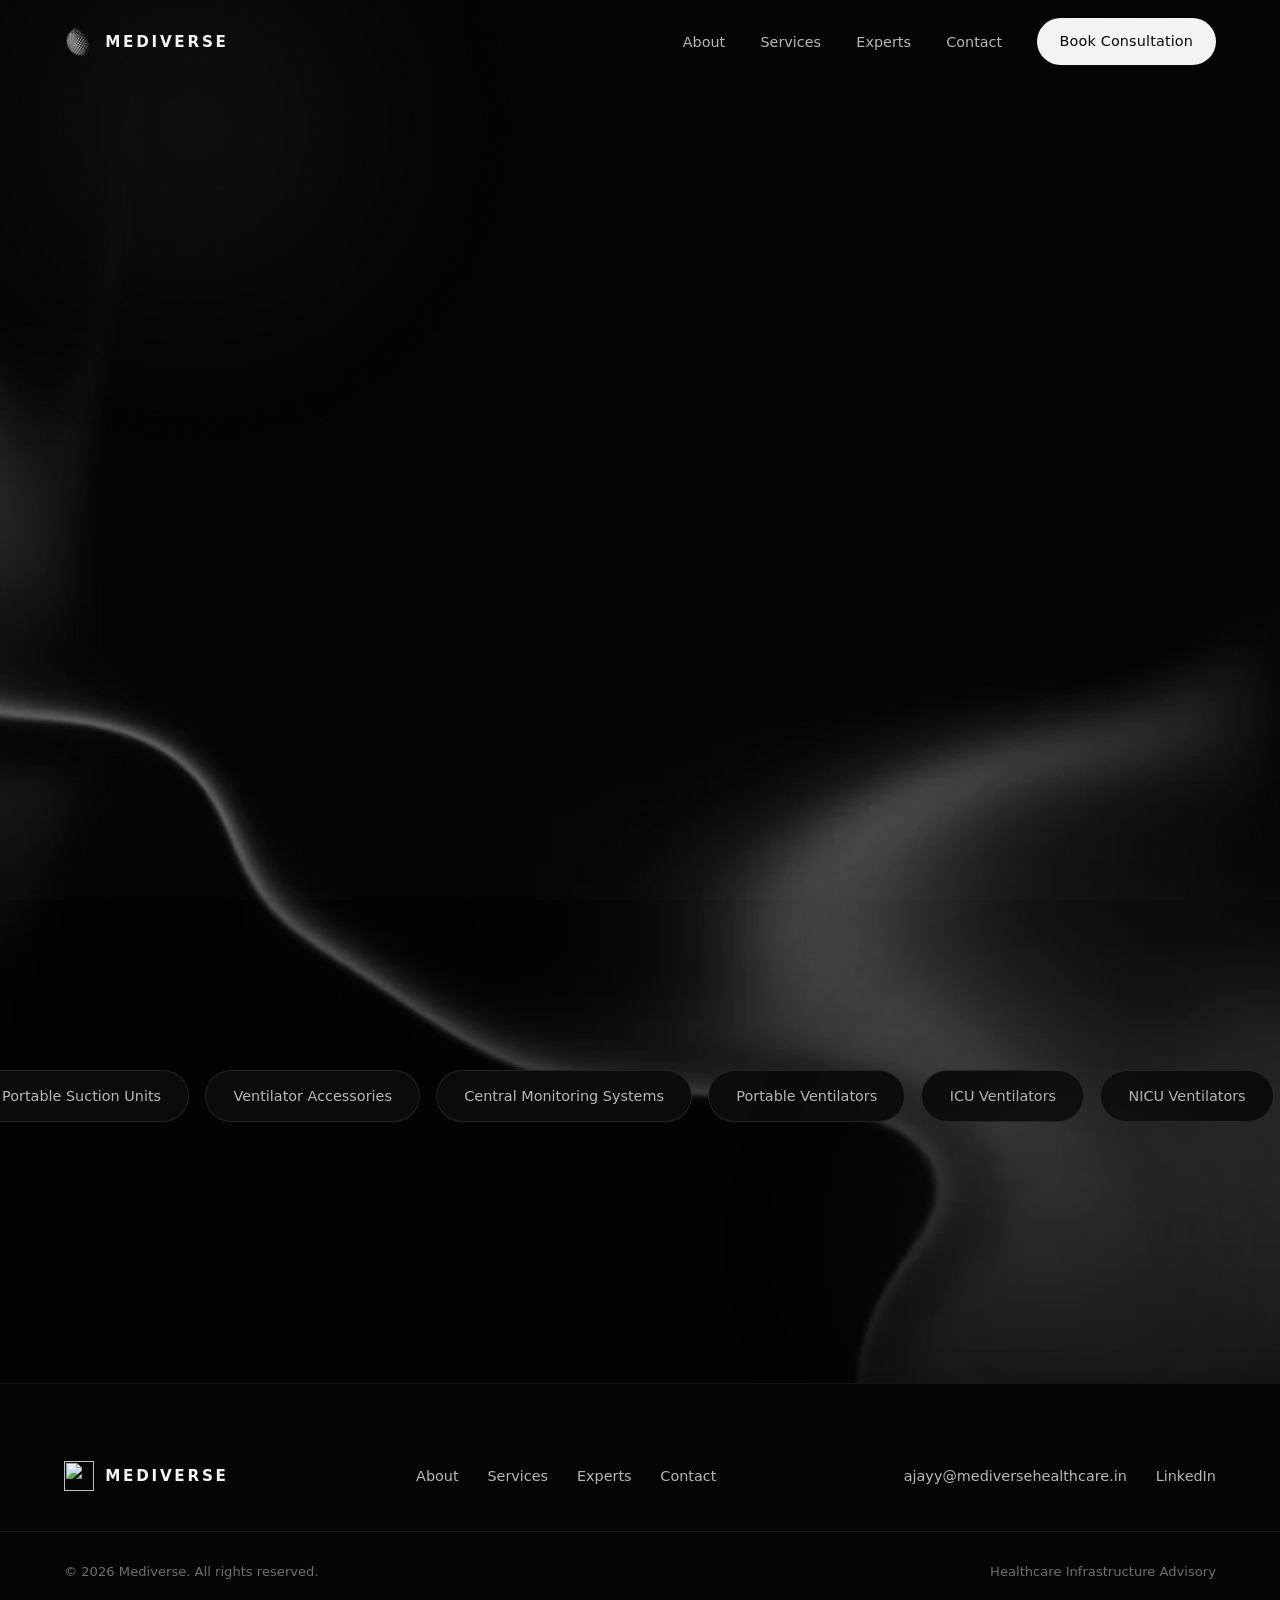
==== commit 812a33f1: "Update index.html" ====
--- a/index.html
+++ b/index.html
@@ -88,28 +88,26 @@
       <div class="smoke smoke--tl" aria-hidden="true"></div>
       <div class="smoke smoke--br" aria-hidden="true"></div>
 
-      <div class="hero__content wrap">
-        <p class="hero__eyebrow reveal-fade">Healthcare Infrastructure Advisory</p>
-        <h1 class="hero__title">
-          <span class="line">Advancing Healthcare</span>
-          <span class="line">Through <em>Better Equipment.</em></span>
-        </h1>
-        <p class="hero__copy reveal-fade">
-          Helping healthcare organizations navigate institutional partnerships, government
-          healthcare projects, ICU, NICU and radiology solutions through strategic consulting
-          and over 50 years of combined industry expertise.
-        </p>
-        <div class="hero__actions reveal-fade">
-          <a href="#contact" class="btn btn--solid js-open-contact">Book Consultation</a>
-          <a href="#services" class="btn btn--ghost">Explore Services</a>
-        </div>
-      </div>
-
-      <a href="#about" class="scroll-hint" aria-label="Scroll to explore">
-        <span>Scroll</span>
-        <span class="scroll-hint__line" aria-hidden="true"></span>
-      </a>
-    </section>
+      <<div class="hero__content wrap">
+    <h1 class="hero__title">
+        <span class="line">Advancing Healthcare</span>
+        <span class="line">Through <em>Better Equipment.</em></span>
+    </h1>
+
+    <p class="hero__copy reveal-fade">
+        Helping healthcare organizations navigate institutional partnerships, government healthcare projects, ICU, NICU and radiology solutions through strategic consulting and over 50 years of combined industry expertise.
+    </p>
+
+    <div class="hero__actions reveal-fade">
+        <a href="#contact" class="btn btn--solid js-open-contact">
+            Book Consultation
+        </a>
+
+        <a href="#services" class="btn btn--ghost">
+            Explore Services
+        </a>
+    </div>
+</div>
 
     <!-- ================= ABOUT ================= -->
     <section class="about section" id="about" aria-label="About Mediverse">
--- a/style.css
+++ b/style.css
@@ -156,35 +156,24 @@
 /* Real smoke texture (mostly black, subtle grey wisps) */
 .hero::before, .cta::before {
   content: ""; position: absolute; inset: 0; z-index: 0; pointer-events: none;
-  background: url("../assets/smoke.webp") center/cover no-repeat;
+  background: url("smoke.webp") center/cover no-repeat;
   opacity: 0.55; will-change: transform;
 }
 .cta::before { opacity: 0.4; transform: scaleX(-1); }
 .hero__content { position: relative; z-index: 2; max-width: 60rem; }
-.hero__eyebrow {
-  font-size: 0.75rem; letter-spacing: 0.28em; text-transform: uppercase;
-  color: var(--gray-dim); margin-bottom: 2.2rem;
-}
 .hero__title {
   font-family: var(--serif); font-weight: 400;
-  font-size: clamp(2.9rem, 8.5vw, 7.2rem); line-height: 0.98; letter-spacing: -0.015em;
+  font-size: clamp(2rem, 5.5vw, 5rem); line-height: 0.98; letter-spacing: -0.015em;
 }
 .hero__title .line { display: block; overflow: hidden; }
 .hero__title em { font-style: italic; color: var(--gray); }
 .hero__copy {
-  color: var(--gray); font-size: clamp(1rem, 1.5vw, 1.22rem);
-  max-width: 44rem; margin: 2.4rem auto 0; line-height: 1.7;
+  color: var(--gray); font-size: clamp(0.95rem, 1.15vw, 1.08rem);
+  max-width: 650px;
+  margin: 2rem auto 0;
+  line-height: 1.8;
 }
 .hero__actions { display: flex; gap: 1rem; justify-content: center; margin-top: 2.8rem; flex-wrap: wrap; }
-
-.scroll-hint {
-  position: absolute; bottom: 2.4rem; left: 50%; transform: translateX(-50%);
-  display: flex; flex-direction: column; align-items: center; gap: 0.8rem; z-index: 2;
-  font-size: 0.7rem; letter-spacing: 0.22em; text-transform: uppercase; color: var(--gray-dim);
-}
-.scroll-hint__line { width: 1px; height: 46px; background: linear-gradient(var(--gray-dim), transparent); position: relative; overflow: hidden; }
-.scroll-hint__line::after { content: ""; position: absolute; top: -50%; left: 0; width: 100%; height: 50%; background: var(--white); animation: scrollPulse 2.4s var(--ease) infinite; }
-@keyframes scrollPulse { 0% { transform: translateY(-100%); } 60%, 100% { transform: translateY(300%); } }
 
 /* Smoke textures */
 .smoke {
--- a/style.css
+++ b/style.css
@@ -156,35 +156,24 @@
 /* Real smoke texture (mostly black, subtle grey wisps) */
 .hero::before, .cta::before {
   content: ""; position: absolute; inset: 0; z-index: 0; pointer-events: none;
-  background: url("../assets/smoke.webp") center/cover no-repeat;
+  background: url("smoke.webp") center/cover no-repeat;
   opacity: 0.55; will-change: transform;
 }
 .cta::before { opacity: 0.4; transform: scaleX(-1); }
 .hero__content { position: relative; z-index: 2; max-width: 60rem; }
-.hero__eyebrow {
-  font-size: 0.75rem; letter-spacing: 0.28em; text-transform: uppercase;
-  color: var(--gray-dim); margin-bottom: 2.2rem;
-}
 .hero__title {
   font-family: var(--serif); font-weight: 400;
-  font-size: clamp(2.9rem, 8.5vw, 7.2rem); line-height: 0.98; letter-spacing: -0.015em;
+  font-size: clamp(2rem, 5.5vw, 5rem); line-height: 0.98; letter-spacing: -0.015em;
 }
 .hero__title .line { display: block; overflow: hidden; }
 .hero__title em { font-style: italic; color: var(--gray); }
 .hero__copy {
-  color: var(--gray); font-size: clamp(1rem, 1.5vw, 1.22rem);
-  max-width: 44rem; margin: 2.4rem auto 0; line-height: 1.7;
+  color: var(--gray); font-size: clamp(0.95rem, 1.15vw, 1.08rem);
+  max-width: 650px;
+  margin: 2rem auto 0;
+  line-height: 1.8;
 }
 .hero__actions { display: flex; gap: 1rem; justify-content: center; margin-top: 2.8rem; flex-wrap: wrap; }
-
-.scroll-hint {
-  position: absolute; bottom: 2.4rem; left: 50%; transform: translateX(-50%);
-  display: flex; flex-direction: column; align-items: center; gap: 0.8rem; z-index: 2;
-  font-size: 0.7rem; letter-spacing: 0.22em; text-transform: uppercase; color: var(--gray-dim);
-}
-.scroll-hint__line { width: 1px; height: 46px; background: linear-gradient(var(--gray-dim), transparent); position: relative; overflow: hidden; }
-.scroll-hint__line::after { content: ""; position: absolute; top: -50%; left: 0; width: 100%; height: 50%; background: var(--white); animation: scrollPulse 2.4s var(--ease) infinite; }
-@keyframes scrollPulse { 0% { transform: translateY(-100%); } 60%, 100% { transform: translateY(300%); } }
 
 /* Smoke textures */
 .smoke {
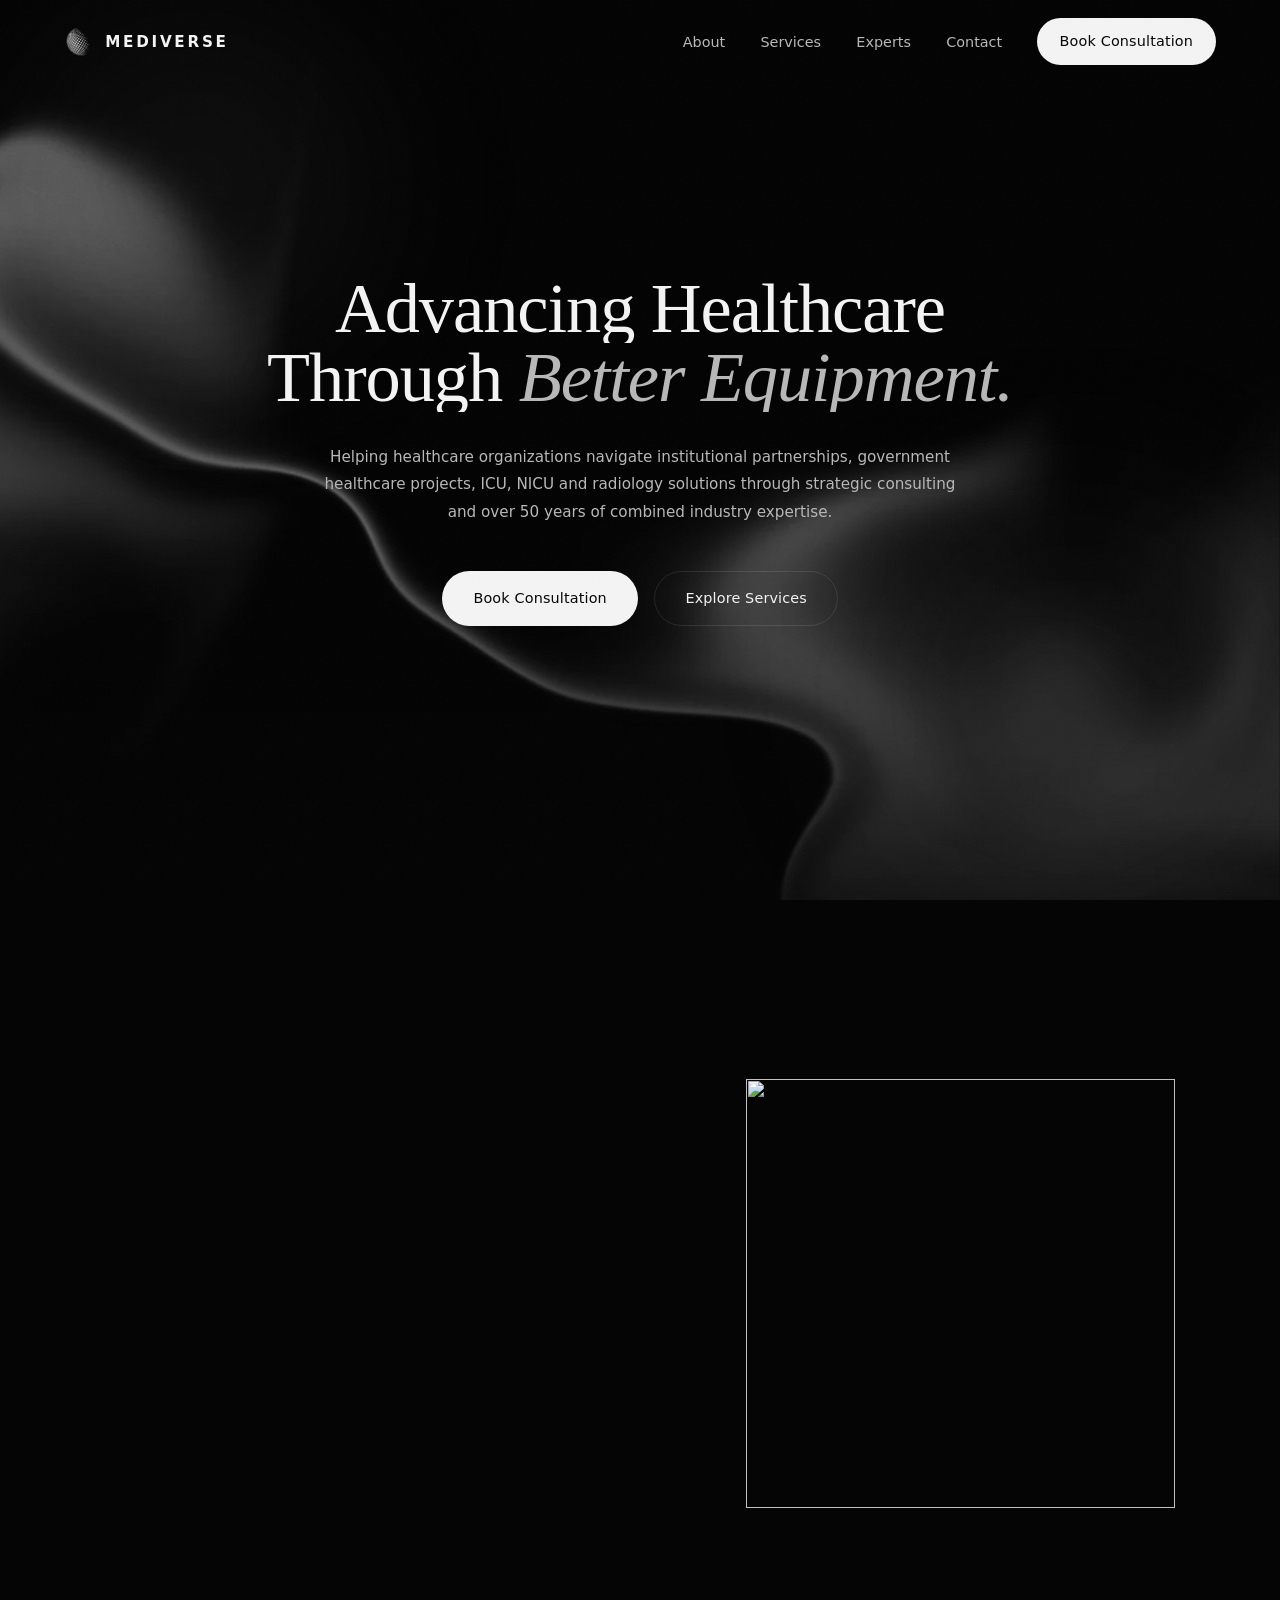
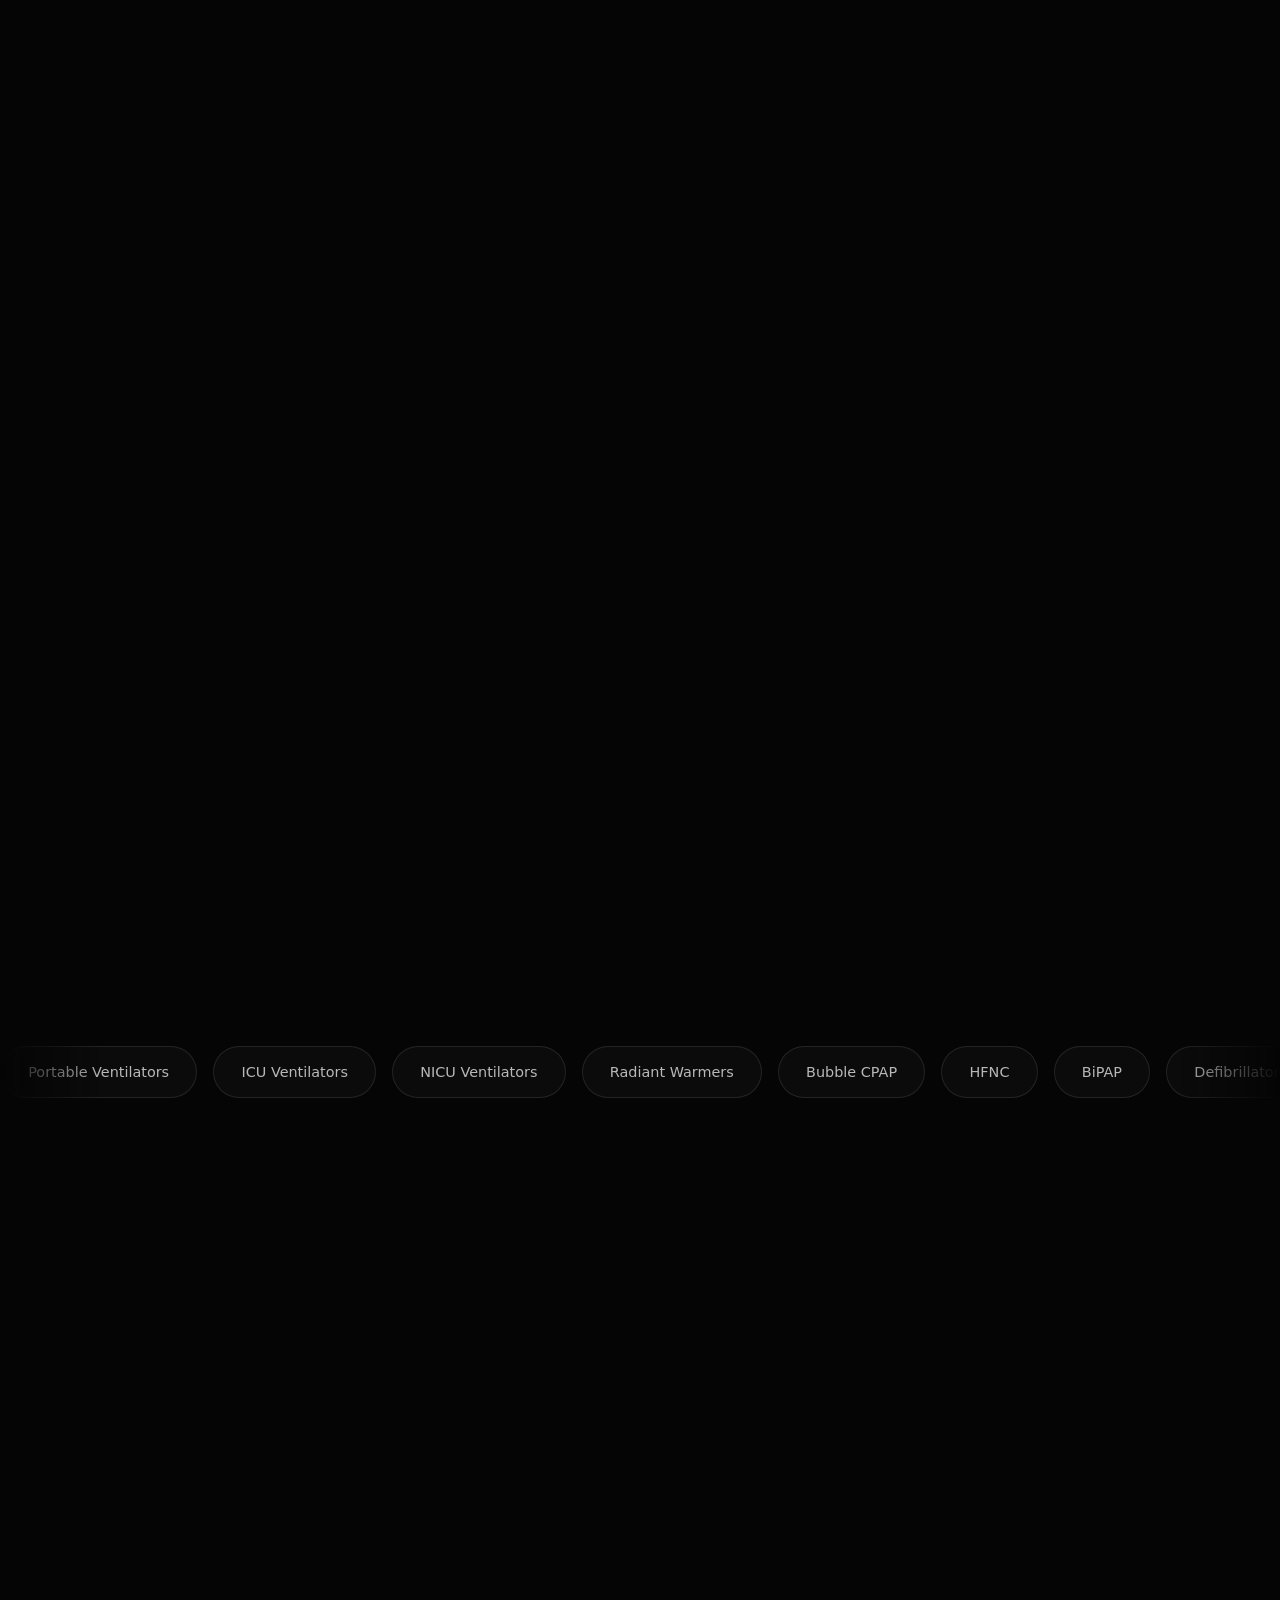
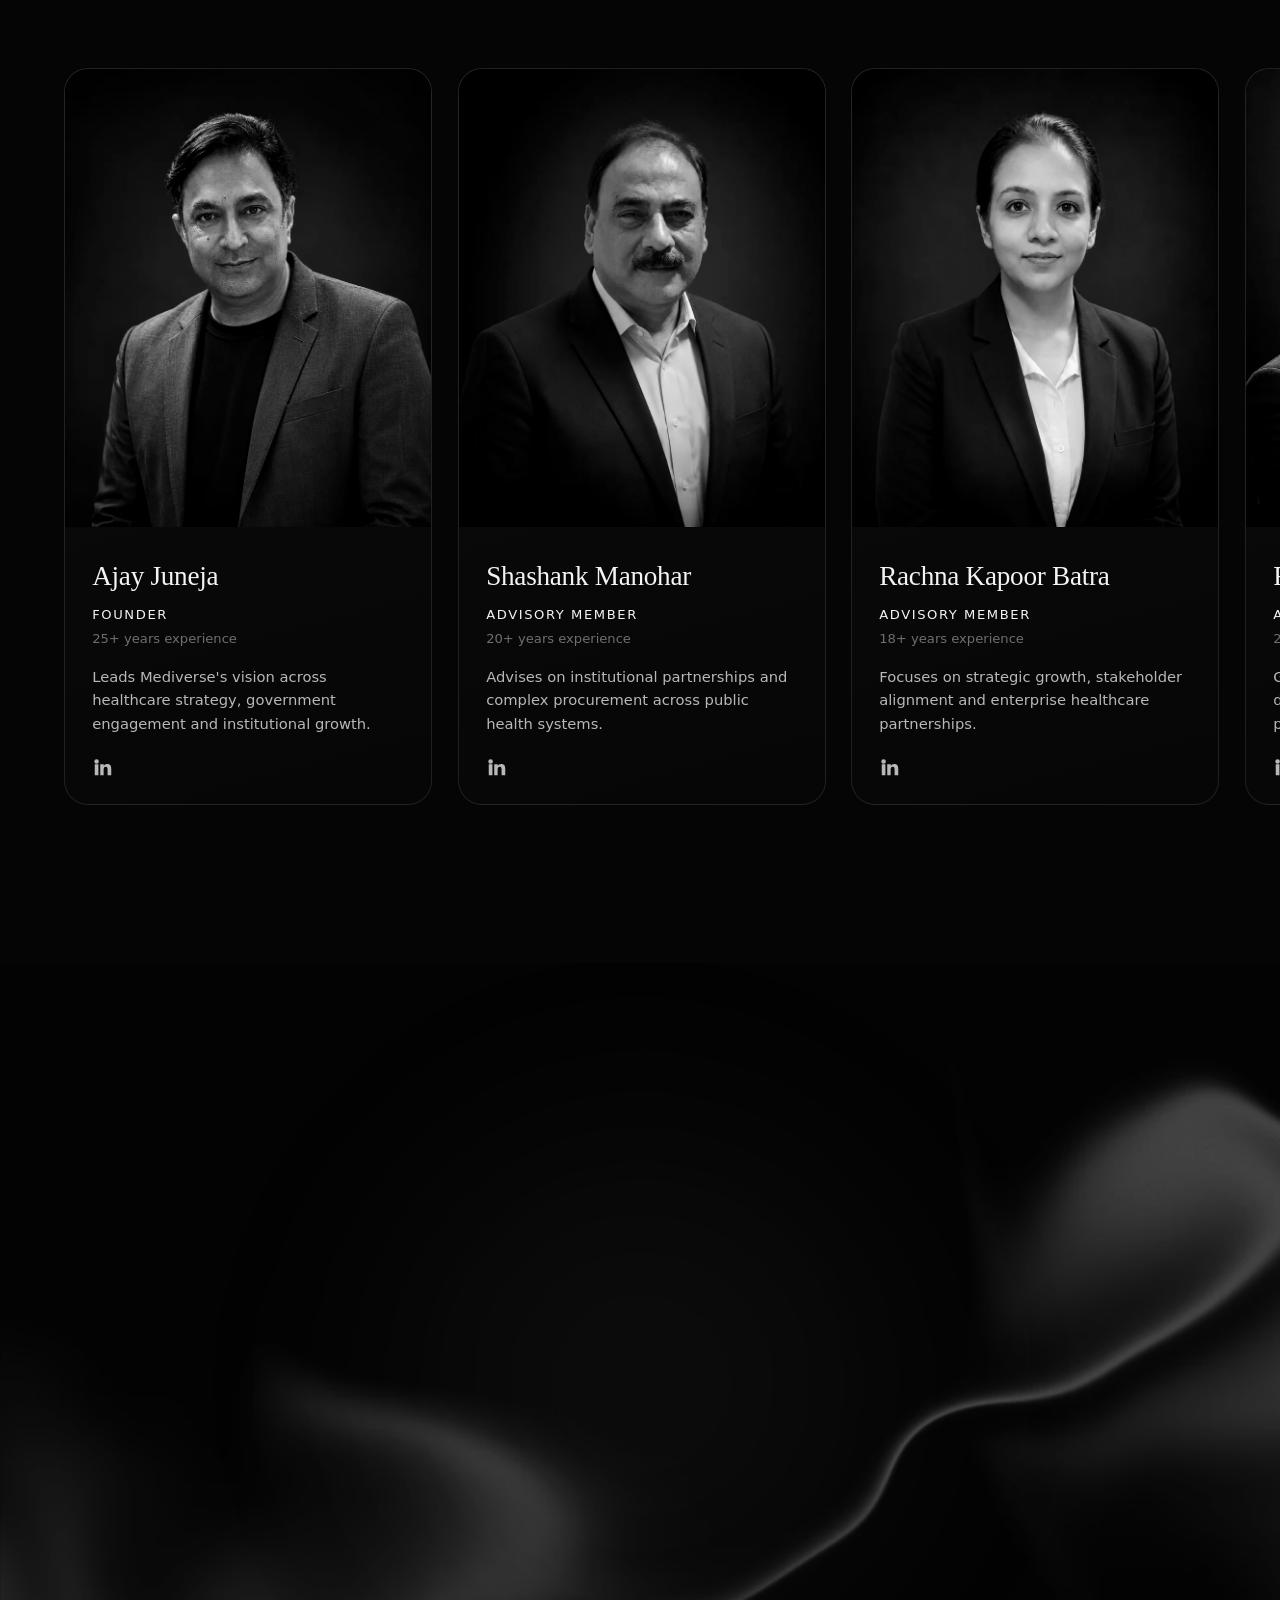
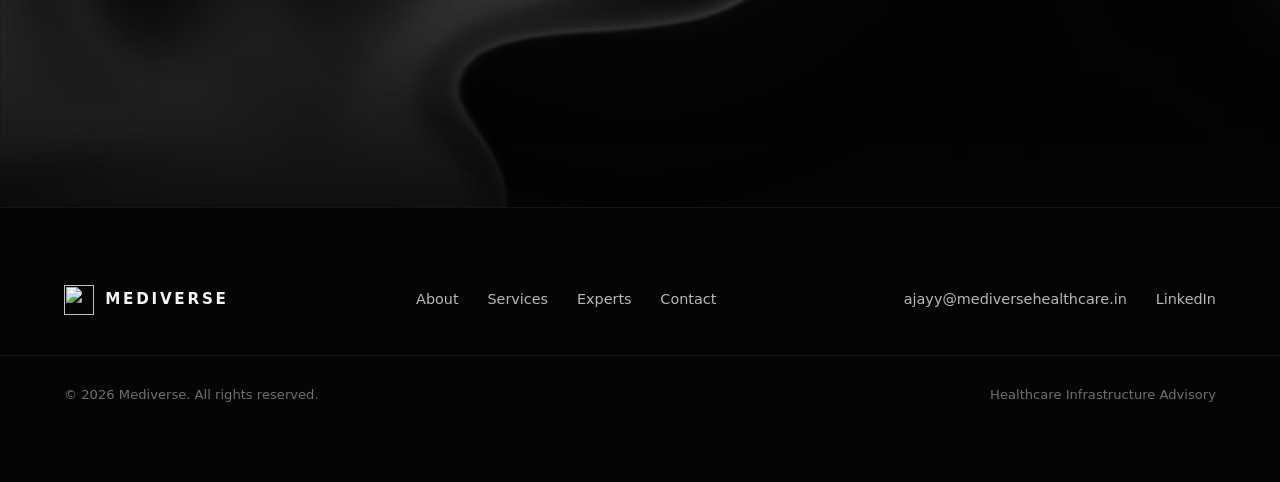
==== commit 1d89cc1b: "Update index.html" ====
--- a/index.html
+++ b/index.html
@@ -84,30 +84,35 @@
 
   <main id="top">
     <!-- ================= HERO ================= -->
-    <section class="hero" id="hero" aria-label="Introduction">
-      <div class="smoke smoke--tl" aria-hidden="true"></div>
-      <div class="smoke smoke--br" aria-hidden="true"></div>
-
-      <<div class="hero__content wrap">
-    <h1 class="hero__title">
-        <span class="line">Advancing Healthcare</span>
-        <span class="line">Through <em>Better Equipment.</em></span>
-    </h1>
-
-    <p class="hero__copy reveal-fade">
-        Helping healthcare organizations navigate institutional partnerships, government healthcare projects, ICU, NICU and radiology solutions through strategic consulting and over 50 years of combined industry expertise.
-    </p>
-
-    <div class="hero__actions reveal-fade">
-        <a href="#contact" class="btn btn--solid js-open-contact">
-            Book Consultation
-        </a>
-
-        <a href="#services" class="btn btn--ghost">
-            Explore Services
-        </a>
-    </div>
-</div>
+  <section class="hero" id="hero" aria-label="Introduction">
+    <div class="smoke smoke--tl" aria-hidden="true"></div>
+    <div class="smoke smoke--br" aria-hidden="true"></div>
+
+    <div class="hero__content wrap">
+
+        <h1 class="hero__title">
+            <span class="line">Advancing Healthcare</span>
+            <span class="line">Through <em>Better Equipment.</em></span>
+        </h1>
+
+        <p class="hero__copy reveal-fade">
+            Helping healthcare organizations navigate institutional partnerships,
+            government healthcare projects, ICU, NICU and radiology solutions through
+            strategic consulting and over 50 years of combined industry expertise.
+        </p>
+
+        <div class="hero__actions reveal-fade">
+            <a href="#contact" class="btn btn--solid js-open-contact">
+                Book Consultation
+            </a>
+
+            <a href="#services" class="btn btn--ghost">
+                Explore Services
+            </a>
+        </div>
+
+    </div>
+</section>
 
     <!-- ================= ABOUT ================= -->
     <section class="about section" id="about" aria-label="About Mediverse">
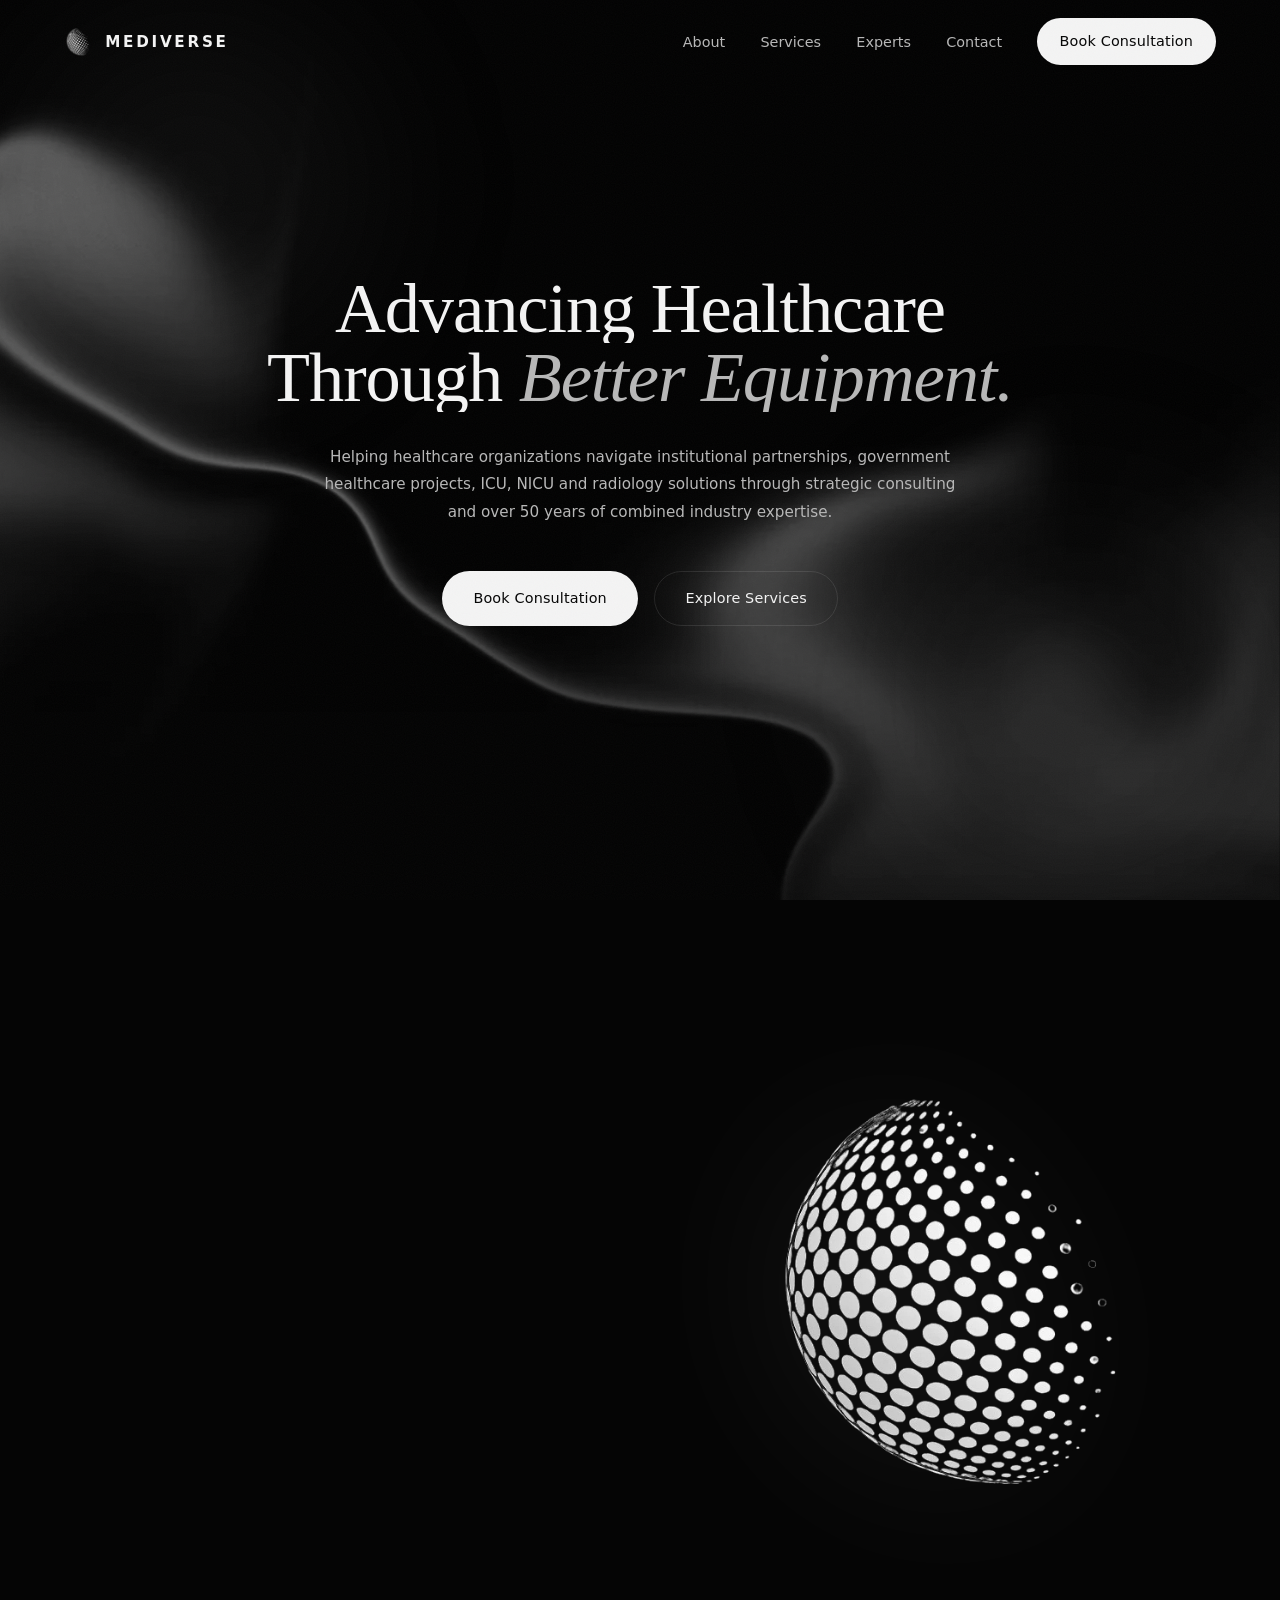
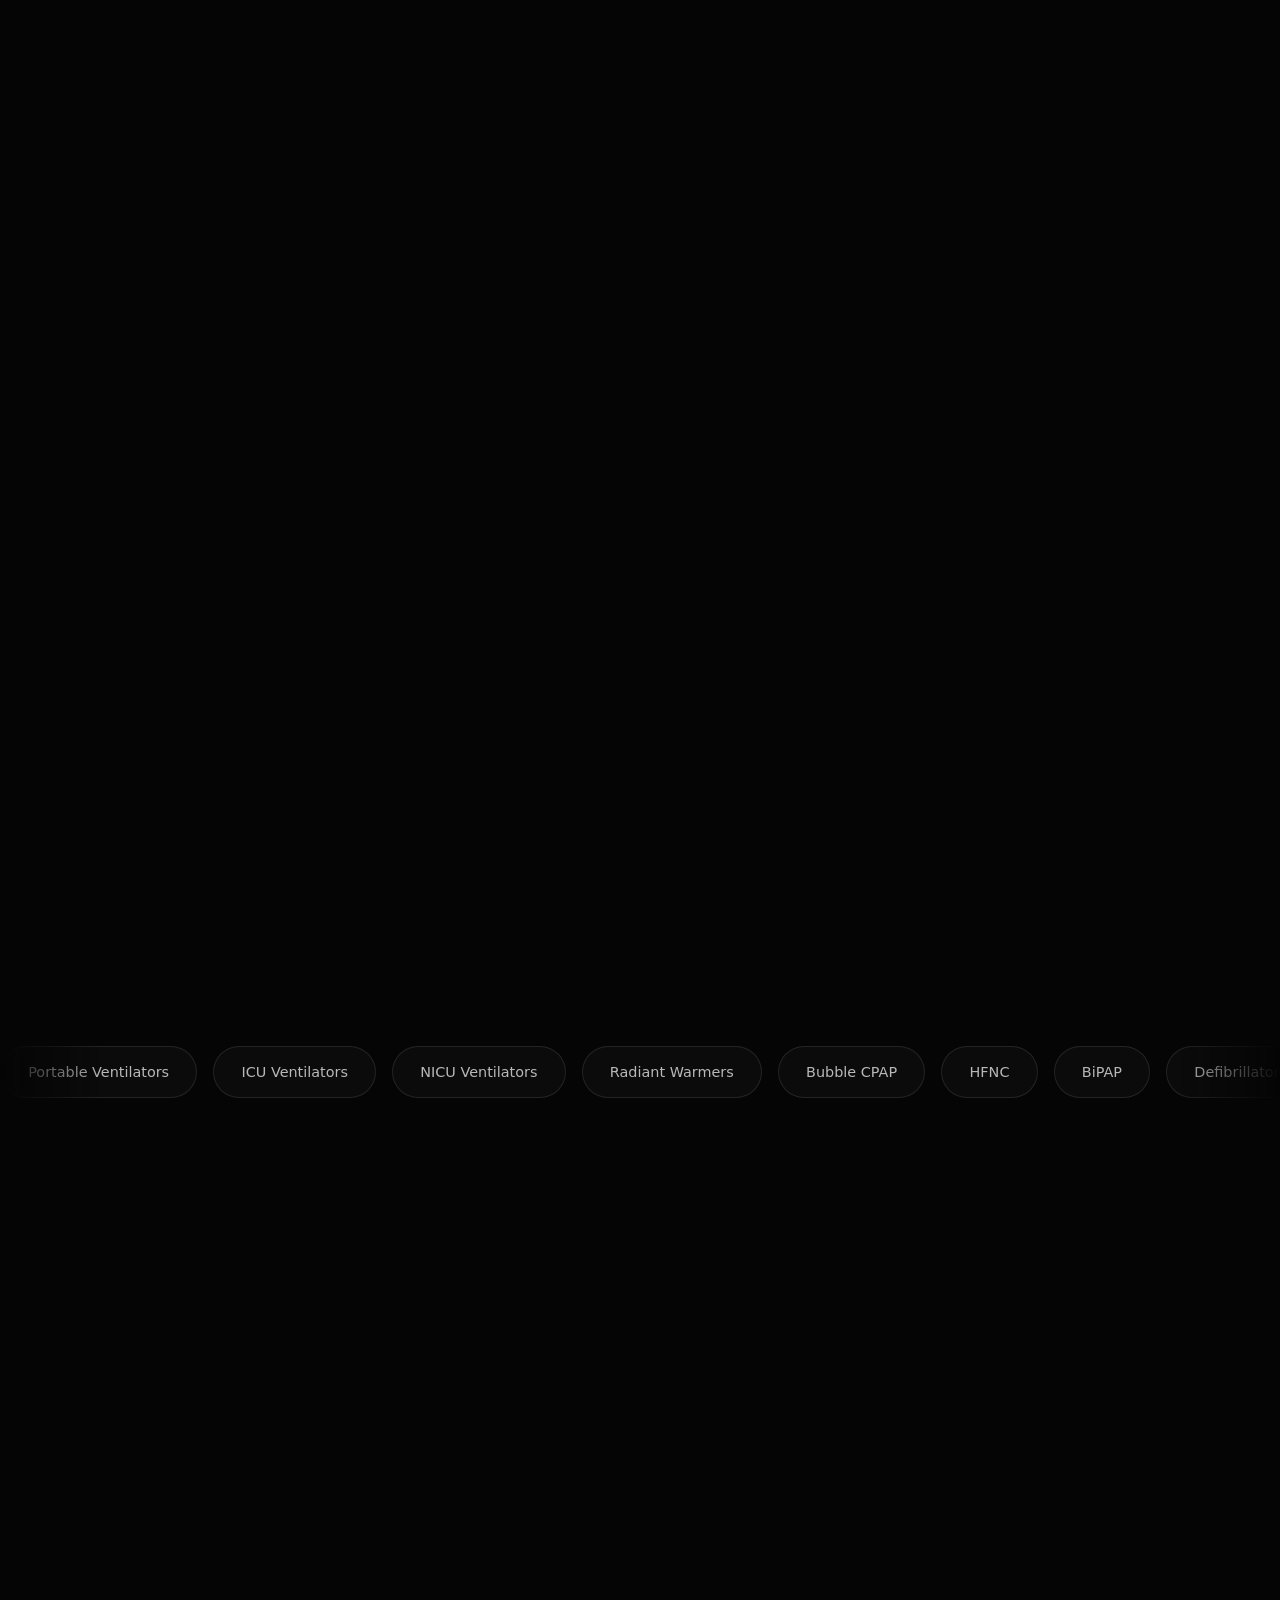
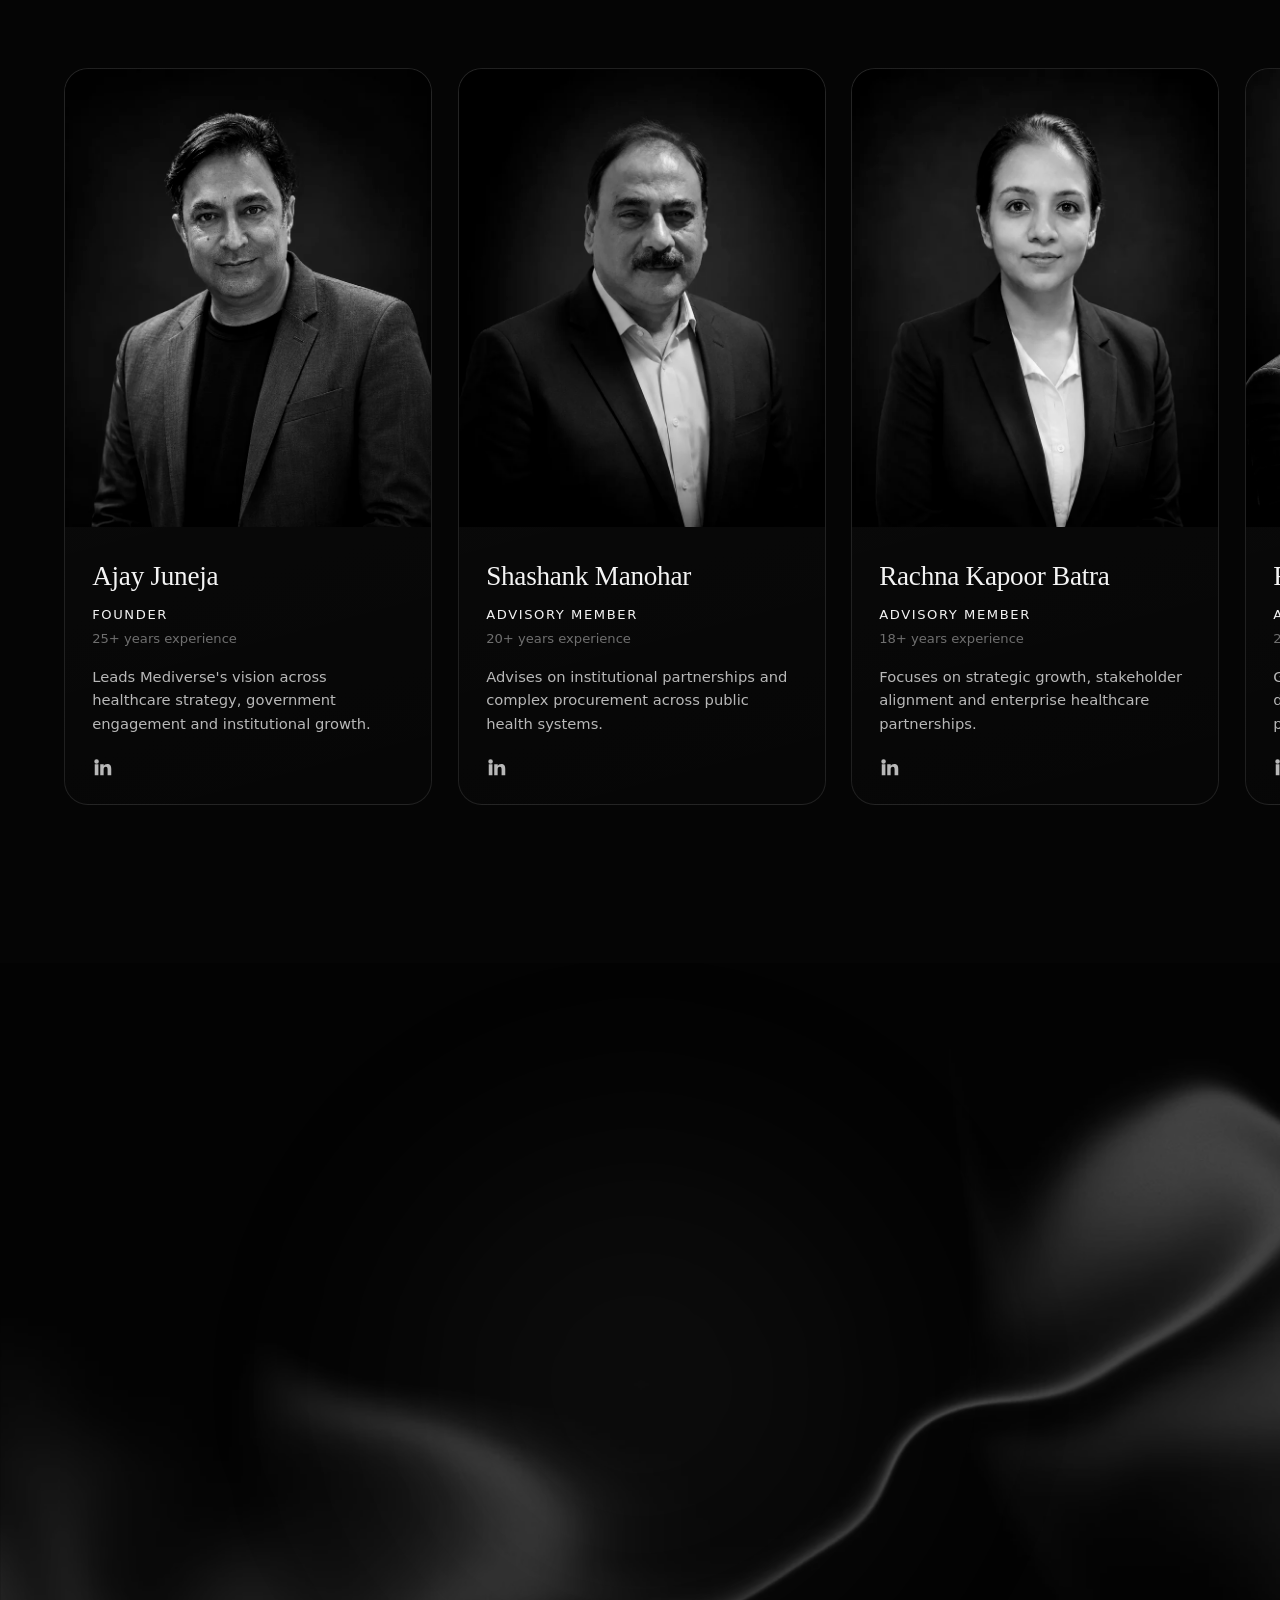
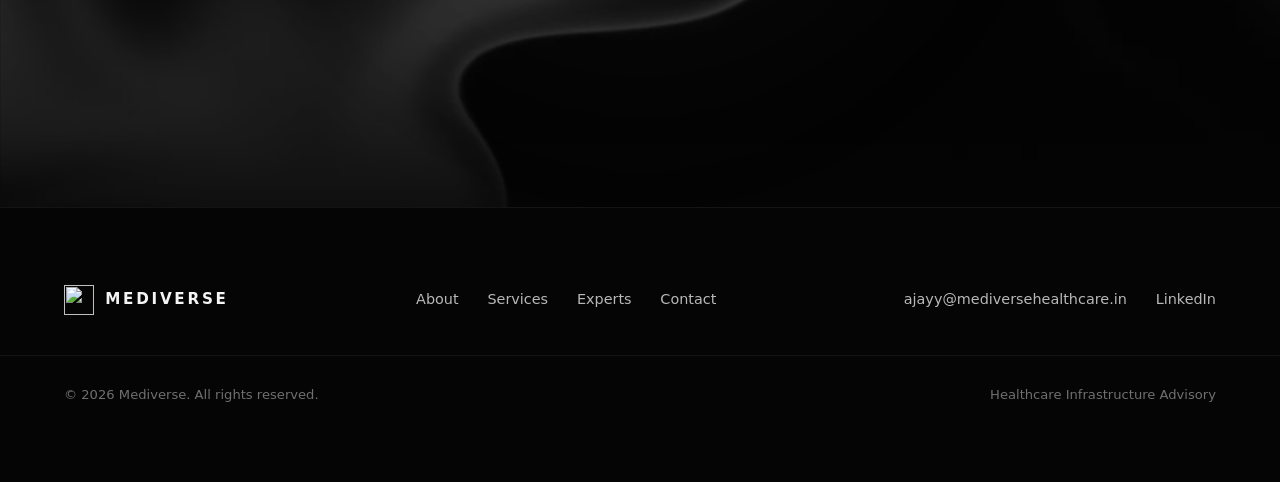
==== commit 21006d32: "Update index.html" ====
--- a/index.html
+++ b/index.html
@@ -136,7 +136,7 @@
 
         <div class="about__visual" aria-hidden="true">
           <div class="sphere" id="aboutSphere">
-            <img src="assets/logo-sphere.webp" alt="" loading="lazy" decoding="async" width="480" height="480" />
+            <img src="logo-sphere.webp" alt="" loading="lazy" decoding="async" width="480" height="480" />
           </div>
         </div>
       </div>
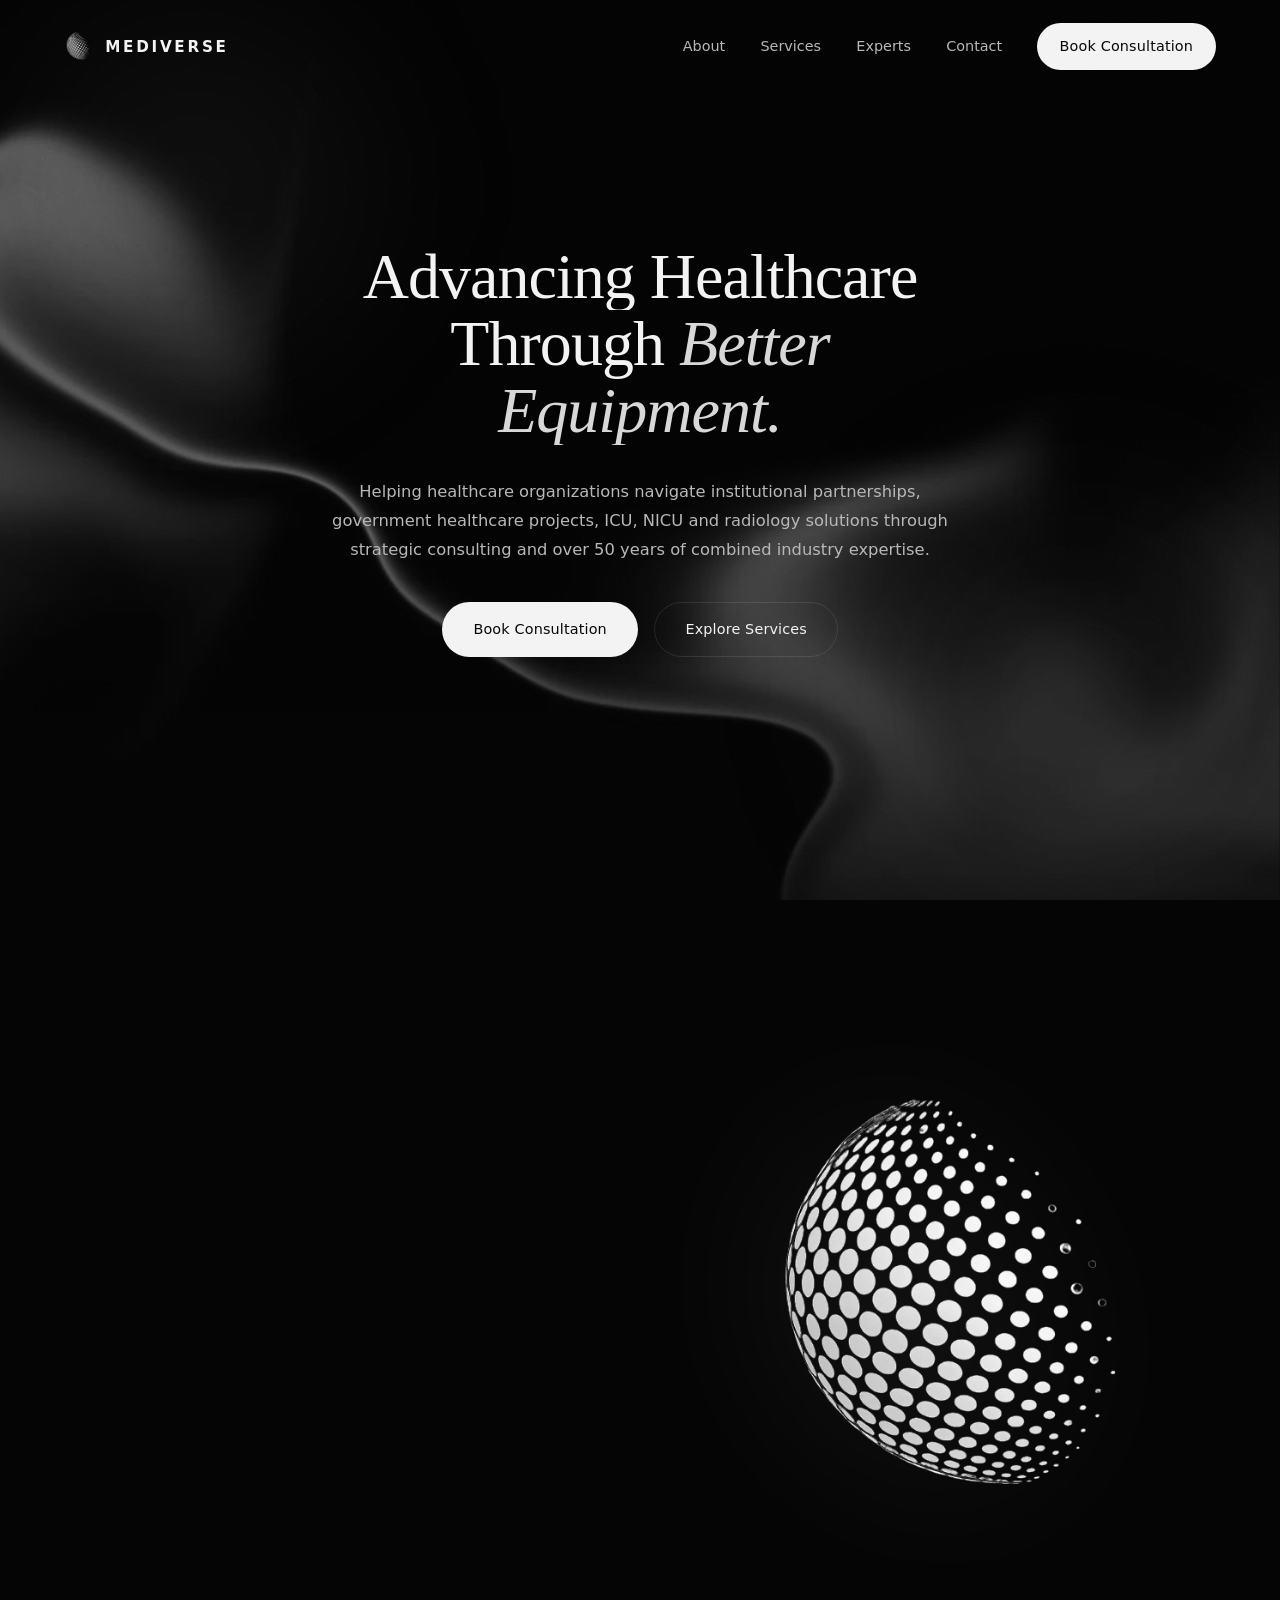
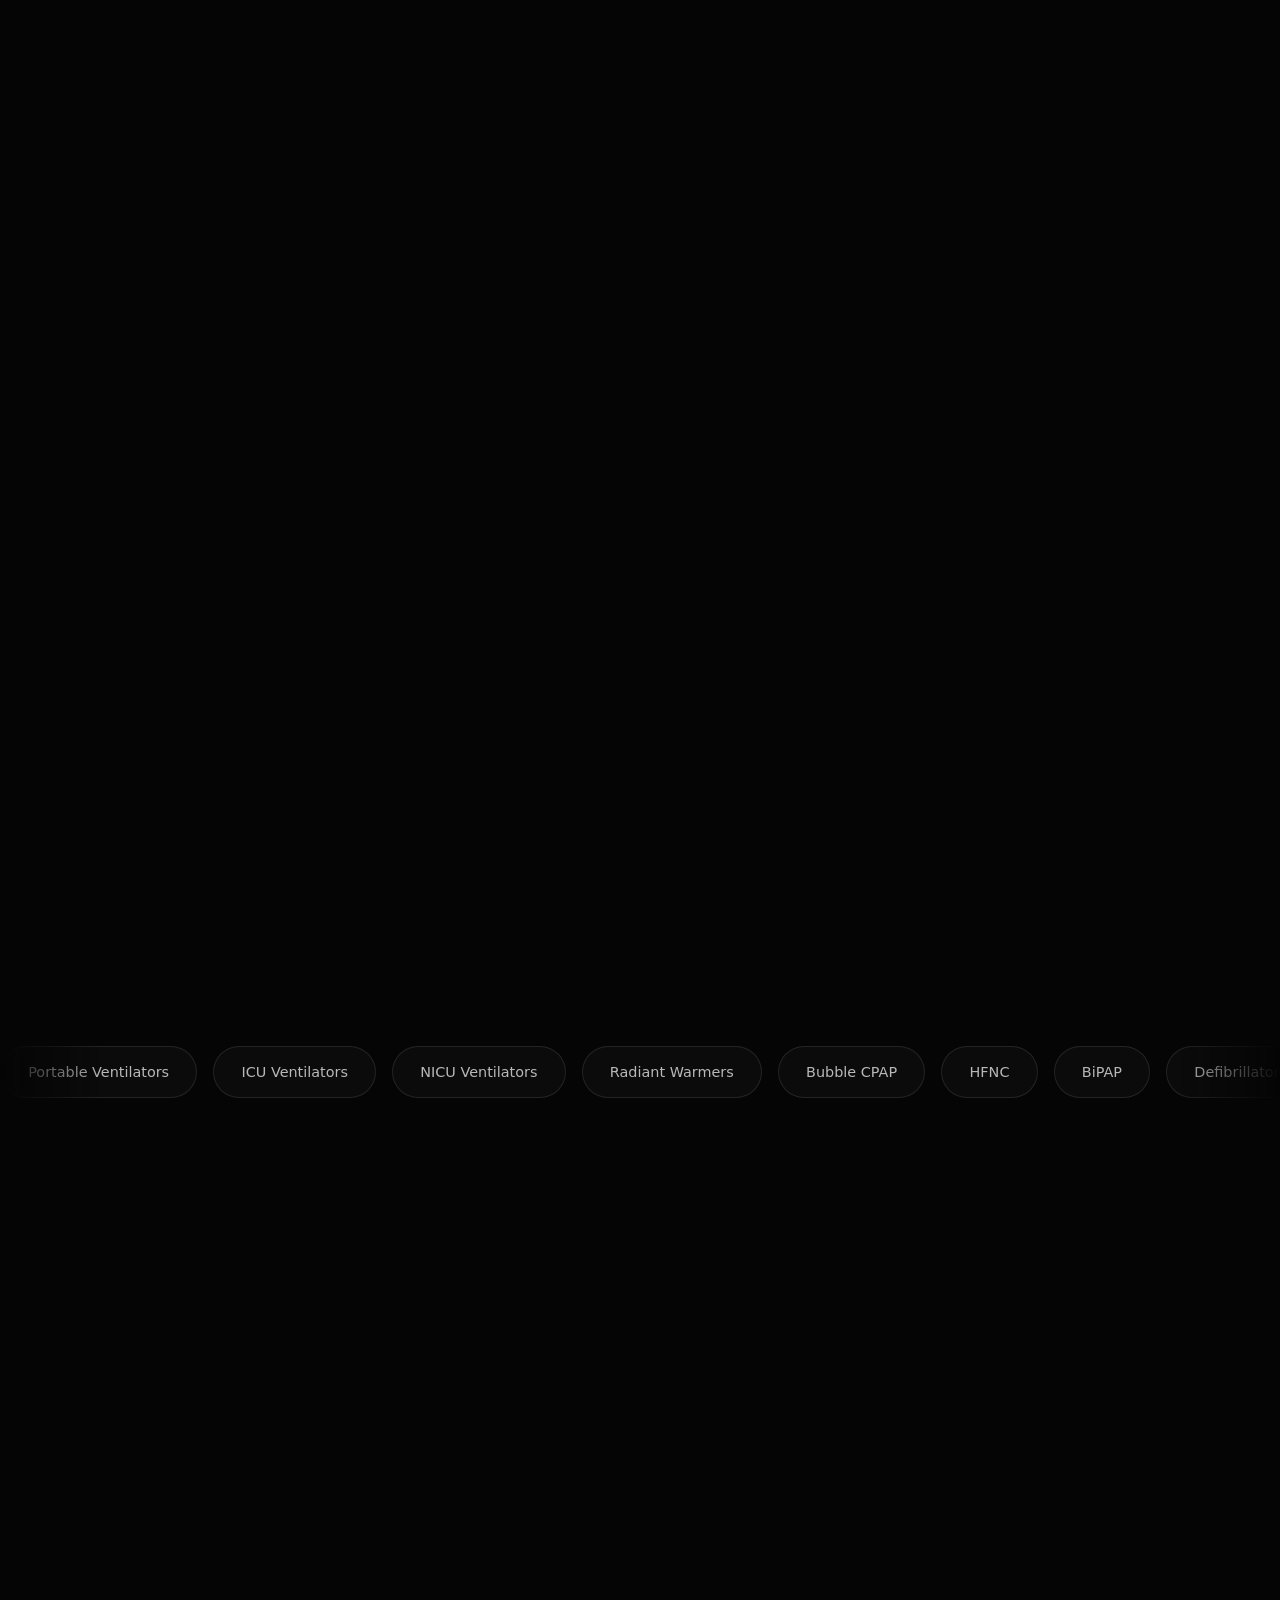
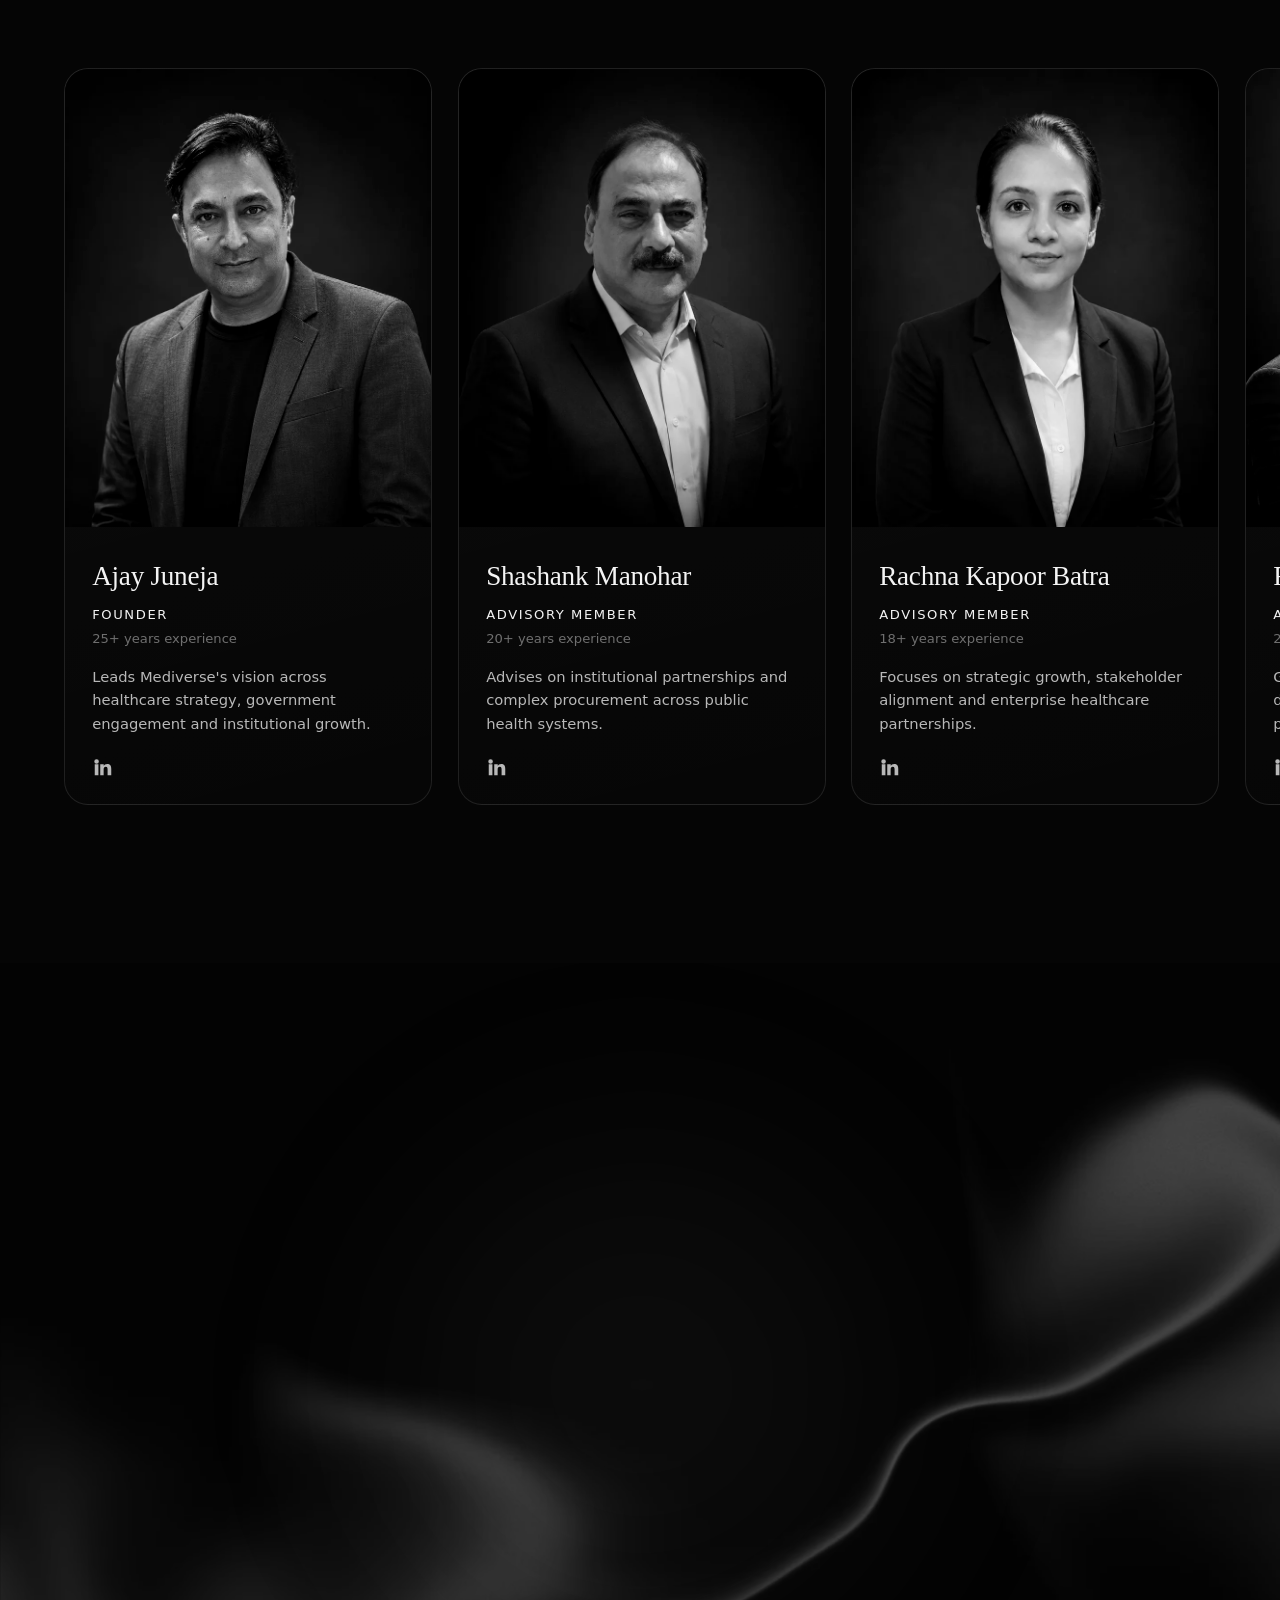
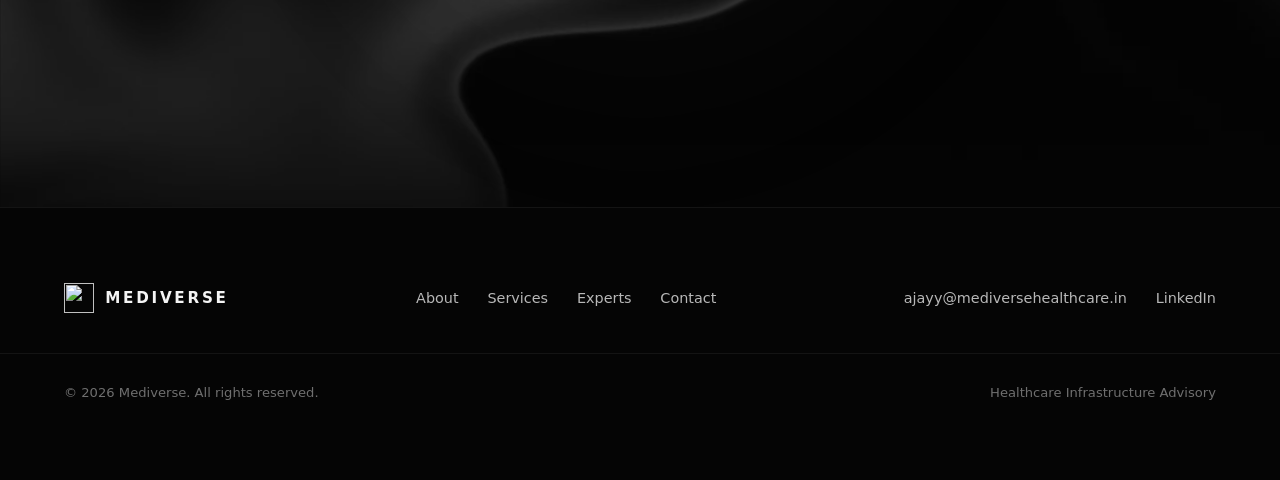
==== commit 23f91cf5: "Update index.html" ====
--- a/index.html
+++ b/index.html
@@ -64,7 +64,9 @@
         <a href="#services">Services</a>
         <a href="#experts">Experts</a>
         <a href="#contact">Contact</a>
-        <a href="#contact" class="btn btn--pill nav__cta js-open-contact">Book Consultation</a>
+<a href="https://calendly.com/ajayy-mediversehealthcare/30min" class="btn btn--pill nav__cta">
+    Book Consultation
+</a>      
       </nav>
 
       <button class="nav__toggle" id="navToggle" aria-label="Open menu" aria-expanded="false">
@@ -78,7 +80,9 @@
       <a href="#services">Services</a>
       <a href="#experts">Experts</a>
       <a href="#contact">Contact</a>
-      <a href="#contact" class="btn btn--pill js-open-contact">Book Consultation</a>
+<a href="https://calendly.com/ajayy-mediversehealthcare/30min" class="btn btn--pill">
+    Book Consultation
+</a>    
     </div>
   </header>
 
--- a/style.css
+++ b/style.css
@@ -115,11 +115,16 @@
   border-bottom: 1px solid var(--line-soft);
 }
 .nav__inner {
-  max-width: var(--max); margin-inline: auto; padding: 1.15rem var(--gutter);
+  max-width: var(--max); margin-inline: auto; padding: 1.45rem var(--gutter);
   display: flex; align-items: center; justify-content: space-between;
 }
 .nav__logo { display: flex; align-items: center; gap: 0.7rem; }
-.nav__logo-icon { width: 30px; height: 30px; display: block; }
+.nav__logo-icon {
+    width: 30px;
+    height: 30px;
+    display: block;
+    margin-top: -2px;
+}
 .nav__logo-icon svg { width: 100%; height: 100%; }
 .nav__logo-text { font-weight: 600; letter-spacing: 0.18em; font-size: 0.95rem; }
 
@@ -150,8 +155,14 @@
    HERO
    ===================================================== */
 .hero {
-  min-height: 100svh; display: flex; align-items: center; justify-content: center;
-  text-align: center; position: relative; overflow: hidden;
+  min-height: 100svh;
+  display: flex;
+  align-items: center;
+  justify-content: center;
+  text-align: center;
+  position: relative;
+  overflow: hidden;
+  padding-top: 0;
 }
 /* Real smoke texture (mostly black, subtle grey wisps) */
 .hero::before, .cta::before {
@@ -160,20 +171,20 @@
   opacity: 0.55; will-change: transform;
 }
 .cta::before { opacity: 0.4; transform: scaleX(-1); }
-.hero__content { position: relative; z-index: 2; max-width: 60rem; }
+.hero__content { position: relative; z-index: 2; max-width: 48rem; }
 .hero__title {
   font-family: var(--serif); font-weight: 400;
-  font-size: clamp(2rem, 5.5vw, 5rem); line-height: 0.98; letter-spacing: -0.015em;
+  font-size: clamp(2.7rem, 5vw, 4.7rem); line-height: 1.05; letter-spacing: -0.015em;
 }
 .hero__title .line { display: block; overflow: hidden; }
-.hero__title em { font-style: italic; color: var(--gray); }
+.hero__title em { font-style: italic; color: #d9d9d9; }
 .hero__copy {
-  color: var(--gray); font-size: clamp(0.95rem, 1.15vw, 1.08rem);
-  max-width: 650px;
+  color: var(--gray); font-size: 1.02rem;
+  max-width: 640px;
   margin: 2rem auto 0;
   line-height: 1.8;
 }
-.hero__actions { display: flex; gap: 1rem; justify-content: center; margin-top: 2.8rem; flex-wrap: wrap; }
+.hero__actions { display: flex; gap: 1rem; justify-content: center; margin-top: 2.3rem; flex-wrap: wrap; }
 
 /* Smoke textures */
 .smoke {
--- a/style.css
+++ b/style.css
@@ -115,11 +115,16 @@
   border-bottom: 1px solid var(--line-soft);
 }
 .nav__inner {
-  max-width: var(--max); margin-inline: auto; padding: 1.15rem var(--gutter);
+  max-width: var(--max); margin-inline: auto; padding: 1.45rem var(--gutter);
   display: flex; align-items: center; justify-content: space-between;
 }
 .nav__logo { display: flex; align-items: center; gap: 0.7rem; }
-.nav__logo-icon { width: 30px; height: 30px; display: block; }
+.nav__logo-icon {
+    width: 30px;
+    height: 30px;
+    display: block;
+    margin-top: -2px;
+}
 .nav__logo-icon svg { width: 100%; height: 100%; }
 .nav__logo-text { font-weight: 600; letter-spacing: 0.18em; font-size: 0.95rem; }
 
@@ -150,8 +155,14 @@
    HERO
    ===================================================== */
 .hero {
-  min-height: 100svh; display: flex; align-items: center; justify-content: center;
-  text-align: center; position: relative; overflow: hidden;
+  min-height: 100svh;
+  display: flex;
+  align-items: center;
+  justify-content: center;
+  text-align: center;
+  position: relative;
+  overflow: hidden;
+  padding-top: 0;
 }
 /* Real smoke texture (mostly black, subtle grey wisps) */
 .hero::before, .cta::before {
@@ -160,20 +171,20 @@
   opacity: 0.55; will-change: transform;
 }
 .cta::before { opacity: 0.4; transform: scaleX(-1); }
-.hero__content { position: relative; z-index: 2; max-width: 60rem; }
+.hero__content { position: relative; z-index: 2; max-width: 48rem; }
 .hero__title {
   font-family: var(--serif); font-weight: 400;
-  font-size: clamp(2rem, 5.5vw, 5rem); line-height: 0.98; letter-spacing: -0.015em;
+  font-size: clamp(2.7rem, 5vw, 4.7rem); line-height: 1.05; letter-spacing: -0.015em;
 }
 .hero__title .line { display: block; overflow: hidden; }
-.hero__title em { font-style: italic; color: var(--gray); }
+.hero__title em { font-style: italic; color: #d9d9d9; }
 .hero__copy {
-  color: var(--gray); font-size: clamp(0.95rem, 1.15vw, 1.08rem);
-  max-width: 650px;
+  color: var(--gray); font-size: 1.02rem;
+  max-width: 640px;
   margin: 2rem auto 0;
   line-height: 1.8;
 }
-.hero__actions { display: flex; gap: 1rem; justify-content: center; margin-top: 2.8rem; flex-wrap: wrap; }
+.hero__actions { display: flex; gap: 1rem; justify-content: center; margin-top: 2.3rem; flex-wrap: wrap; }
 
 /* Smoke textures */
 .smoke {
